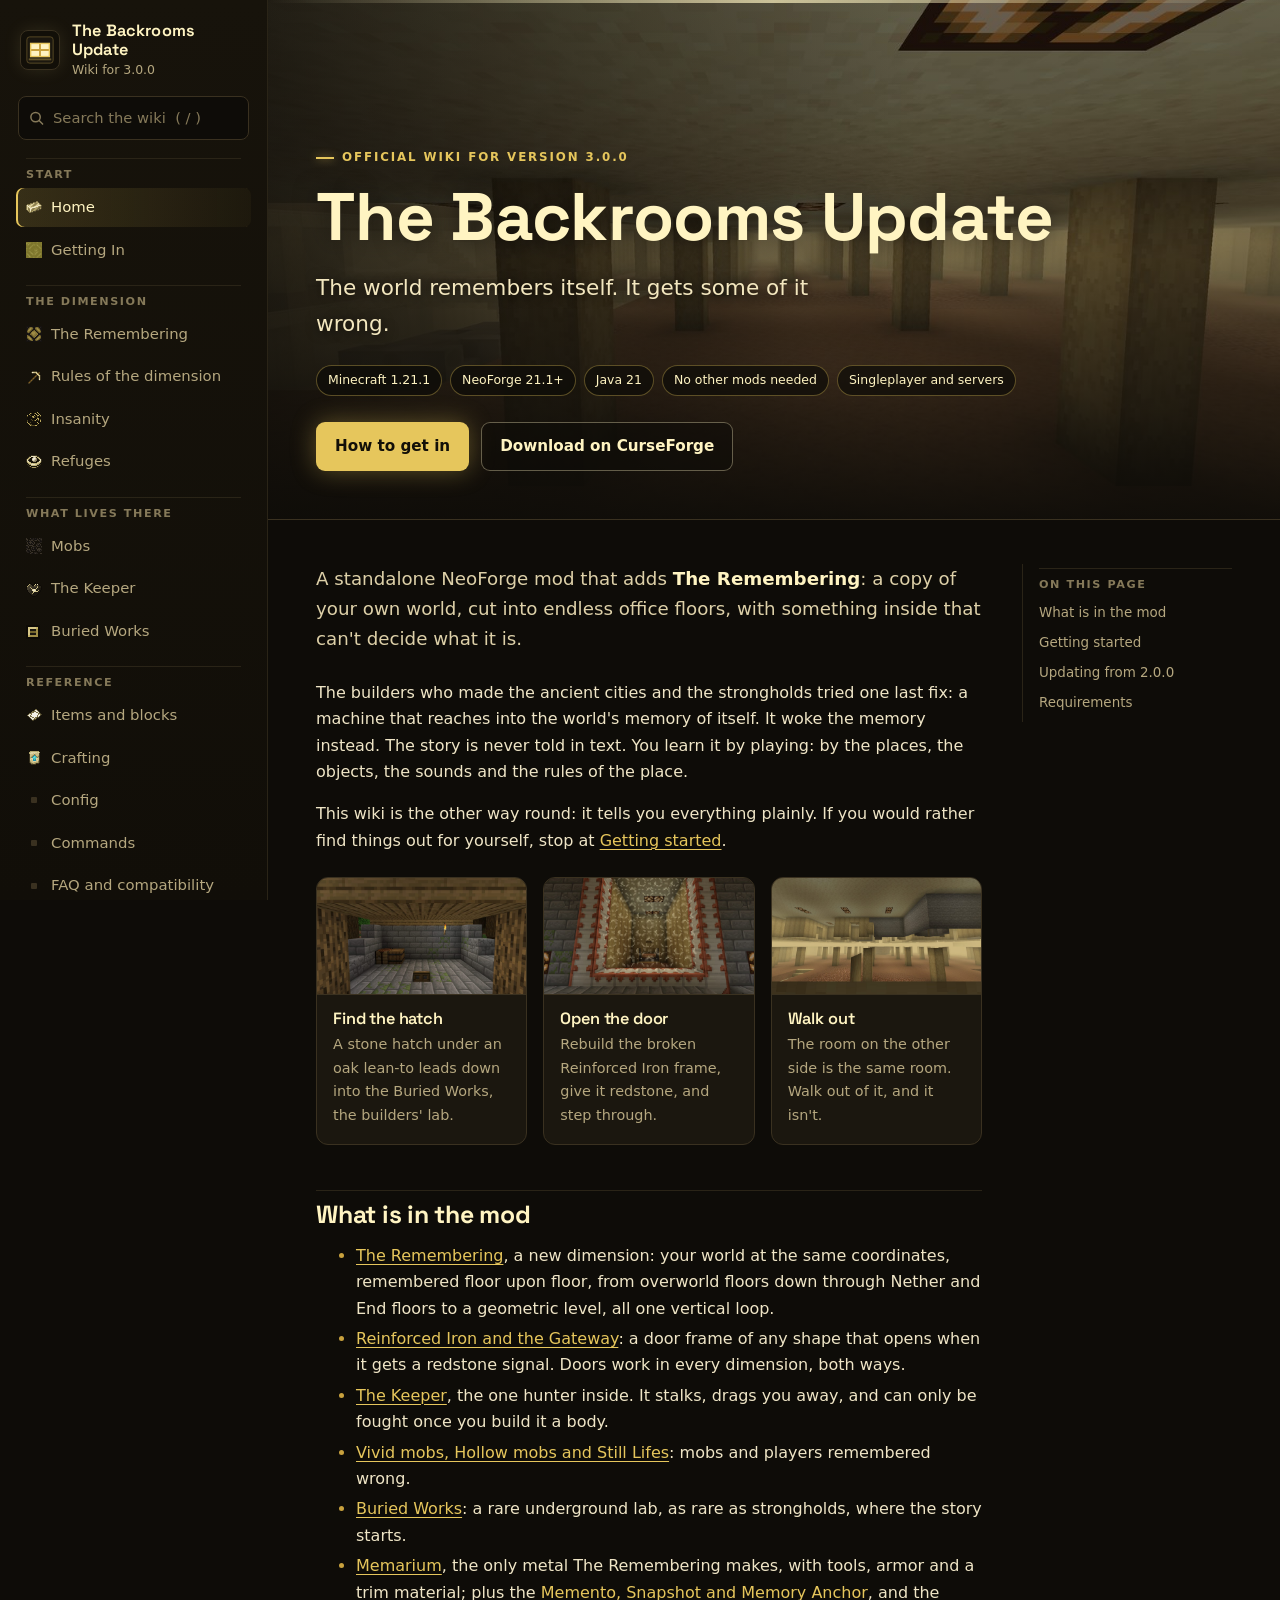
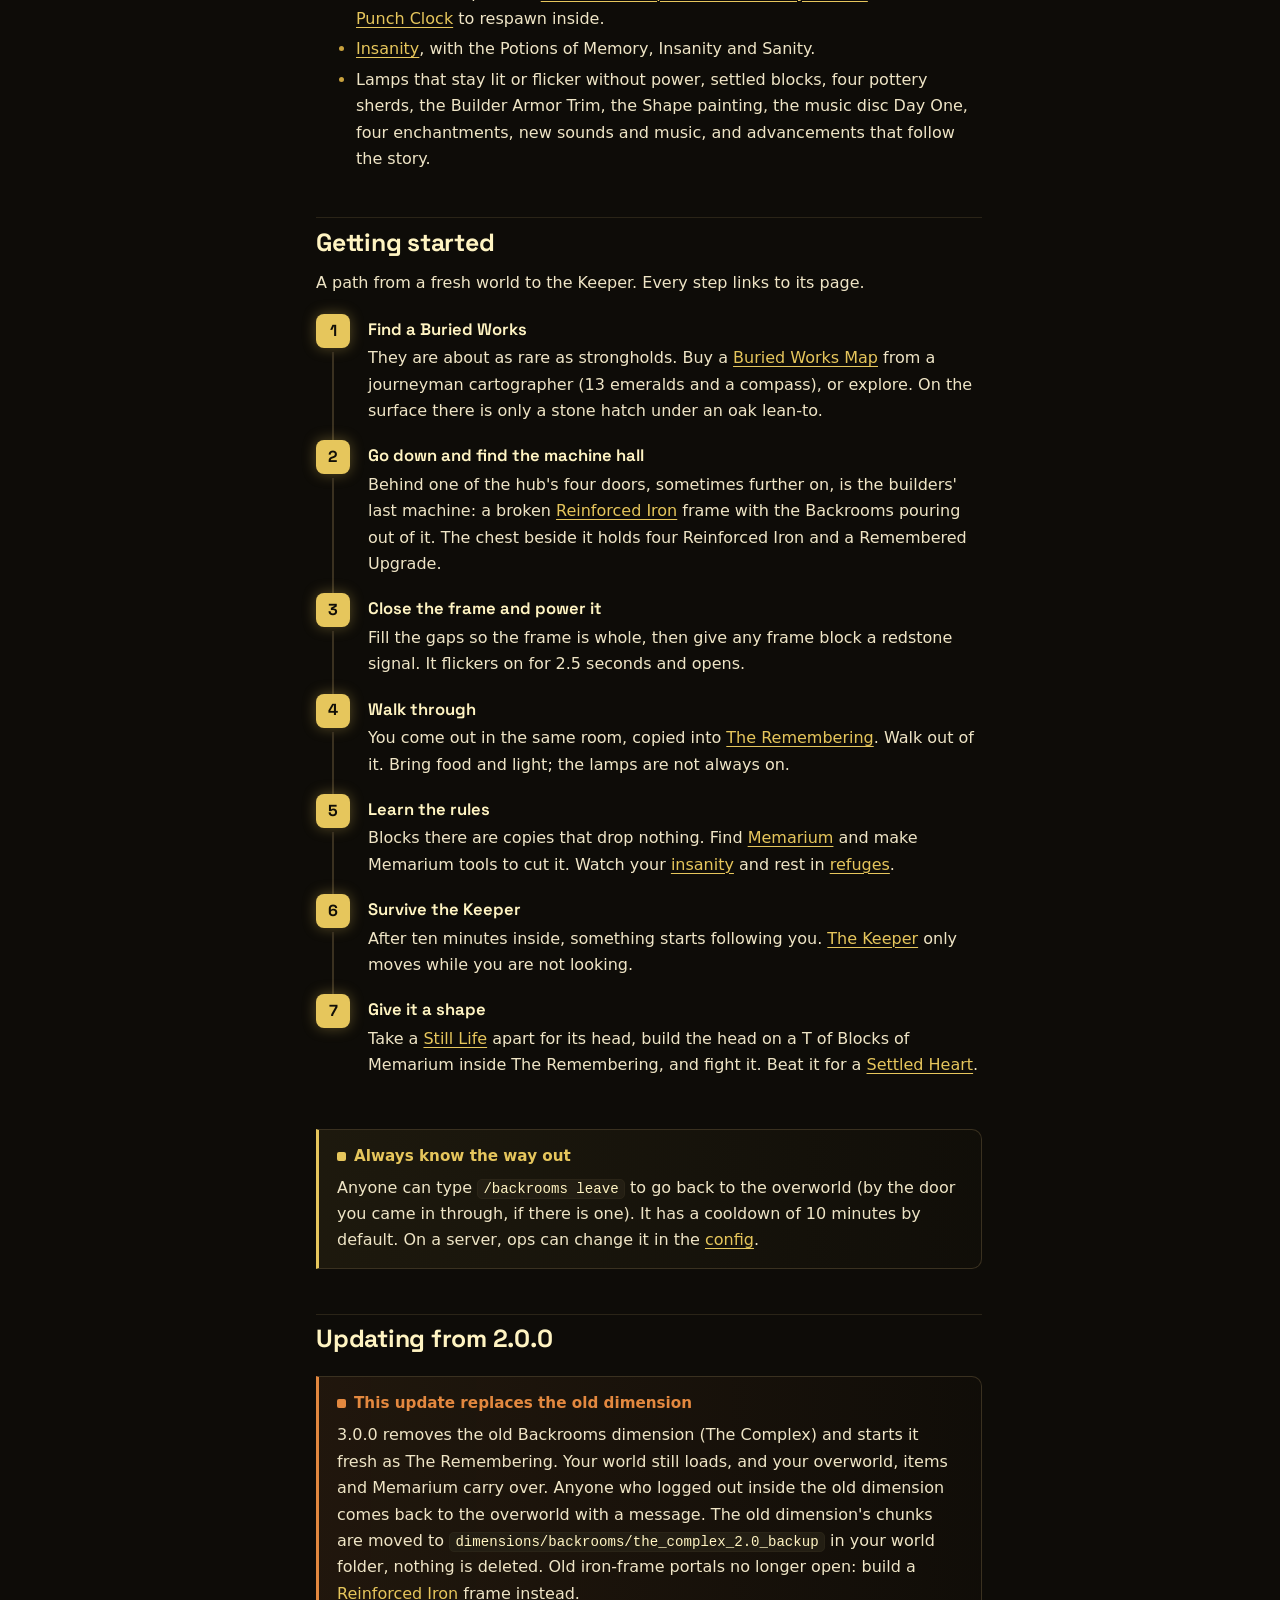
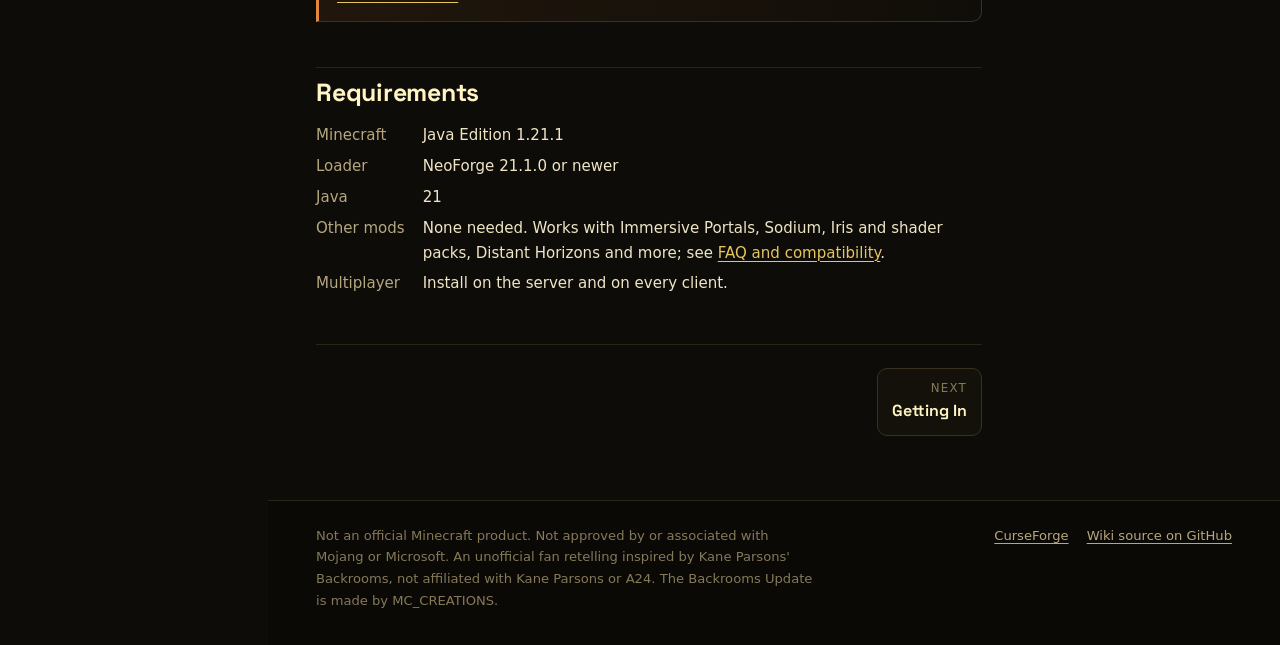
==== index.html @ a58f66a9 "The Backrooms Update wiki Co-Authored-By: Claude Opus 5.5 <noreply@anthropic.com>" ====
<!doctype html>
<html lang="en">
<head>
<meta charset="utf-8">
<meta name="viewport" content="width=device-width, initial-scale=1">
<title>The Backrooms Update Wiki</title>
<meta name="description" content="The wiki for The Backrooms Update 3.0.0, a NeoForge mod for Minecraft 1.21.1: The Remembering, the Keeper, Memarium, Buried Works and every recipe.">
<meta name="theme-color" content="#0e0c08">
<meta property="og:title" content="The Backrooms Update Wiki">
<meta property="og:description" content="The wiki for The Backrooms Update 3.0.0, a NeoForge mod for Minecraft 1.21.1: The Remembering, the Keeper, Memarium, Buried Works and every recipe.">
<meta property="og:type" content="website">
<meta property="og:image" content="assets/shots/hero-pillars.jpg">
<link rel="icon" href="data:image/svg+xml,%3Csvg xmlns='http://www.w3.org/2000/svg' viewBox='0 0 32 32'%3E%3Crect width='32' height='32' rx='6' fill='%230e0c08'/%3E%3Crect x='5' y='8' width='22' height='16' fill='%23fff4c2' stroke='%23e6c65c' stroke-width='2'/%3E%3Cpath d='M5 16h22M16 8v16' stroke='%23c9a23e' stroke-width='2'/%3E%3C/svg%3E">
<link rel="preconnect" href="https://fonts.googleapis.com">
<link rel="preconnect" href="https://fonts.gstatic.com" crossorigin>
<link rel="stylesheet" href="https://fonts.googleapis.com/css2?family=Space+Grotesk:wght@500;600;700&amp;display=swap">
<link rel="stylesheet" href="assets/style.css">
</head>
<body>
<a class="skip" href="#main">Skip to the page</a>
<header class="topbar">
  <a class="brand" href="index.html"><span class="brand-mark"><svg viewBox="0 0 32 32" aria-hidden="true"><rect x="2" y="2" width="28" height="28" rx="3" fill="#1b170f" stroke="#5a4b26"/><rect x="6" y="9" width="20" height="14" fill="#fff4c2"/><path d="M6 16h20M16 9v14" stroke="#c9a23e" stroke-width="2"/><rect x="6" y="9" width="20" height="14" fill="none" stroke="#e6c65c" stroke-width="1.5"/><rect x="4" y="25" width="24" height="2" fill="#e6c65c" opacity=".35"/></svg></span><span class="brand-text"><strong>The Backrooms Update</strong><span>Wiki for 3.0.0</span></span></a>
  <button class="menu-btn" type="button" aria-expanded="false" aria-controls="sidebar"><svg viewBox="0 0 16 16" aria-hidden="true"><path d="M2 4h12M2 8h12M2 12h12" stroke="currentColor" stroke-width="1.6" stroke-linecap="round"/></svg>Menu</button>
</header>
<div class="layout">
<nav class="sidebar" id="sidebar" aria-label="Wiki pages">
  <a class="brand" href="index.html"><span class="brand-mark"><svg viewBox="0 0 32 32" aria-hidden="true"><rect x="2" y="2" width="28" height="28" rx="3" fill="#1b170f" stroke="#5a4b26"/><rect x="6" y="9" width="20" height="14" fill="#fff4c2"/><path d="M6 16h20M16 9v14" stroke="#c9a23e" stroke-width="2"/><rect x="6" y="9" width="20" height="14" fill="none" stroke="#e6c65c" stroke-width="1.5"/><rect x="4" y="25" width="24" height="2" fill="#e6c65c" opacity=".35"/></svg></span><span class="brand-text"><strong>The Backrooms Update</strong><span>Wiki for 3.0.0</span></span></a>
  <div class="search" role="search">
    <svg viewBox="0 0 16 16" aria-hidden="true"><circle cx="7" cy="7" r="5" fill="none" stroke="currentColor" stroke-width="1.6"/><path d="M11 11l3.5 3.5" stroke="currentColor" stroke-width="1.6" stroke-linecap="round"/></svg>
    <input id="search-input" type="search" placeholder="Search the wiki  ( / )" aria-label="Search the wiki" autocomplete="off">
    <div class="search-results" id="search-results" hidden></div>
  </div>
  <div class="nav-group"><h2>Start</h2><ul><li><a href="index.html" aria-current="page"><img class="px" src="assets/icons/memarium_ingot.png" alt="" width="16" height="16">Home</a></li><li><a href="getting-in.html"><img class="px" src="assets/icons/gateway.png" alt="" width="16" height="16">Getting In</a></li></ul></div><div class="nav-group"><h2>The dimension</h2><ul><li><a href="the-remembering.html"><img class="px" src="assets/icons/settled_lamp_on.png" alt="" width="16" height="16">The Remembering</a></li><li><a href="rules.html"><img class="px" src="assets/icons/memarium_pickaxe.png" alt="" width="16" height="16">Rules of the dimension</a></li><li><a href="insanity.html"><img class="px" src="assets/icons/insanity.png" alt="" width="16" height="16">Insanity</a></li><li><a href="refuges.html"><img class="px" src="assets/icons/memento.png" alt="" width="16" height="16">Refuges</a></li></ul></div><div class="nav-group"><h2>What lives there</h2><ul><li><a href="mobs.html"><img class="px" src="assets/icons/settled_lichen.png" alt="" width="16" height="16">Mobs</a></li><li><a href="keeper.html"><img class="px" src="assets/icons/settled_heart.png" alt="" width="16" height="16">The Keeper</a></li><li><a href="buried-works.html"><img class="px" src="assets/icons/map_buried_works.png" alt="" width="16" height="16">Buried Works</a></li></ul></div><div class="nav-group"><h2>Reference</h2><ul><li><a href="items.html"><img class="px" src="assets/icons/snapshot.png" alt="" width="16" height="16">Items and blocks</a></li><li><a href="crafting.html"><img class="px" src="assets/icons/remembered_upgrade_smithing_template.png" alt="" width="16" height="16">Crafting</a></li><li><a href="config.html"><span class="nav-dot" aria-hidden="true"></span>Config</a></li><li><a href="commands.html"><span class="nav-dot" aria-hidden="true"></span>Commands</a></li><li><a href="faq.html"><span class="nav-dot" aria-hidden="true"></span>FAQ and compatibility</a></li></ul></div>
  <p class="sidebar-foot">For The Backrooms Update 3.0.0 on Minecraft 1.21.1 (NeoForge). <a href="https://www.curseforge.com/minecraft/search?search=The%20Backrooms%20Update">Get it on CurseForge</a>.</p>
</nav>
<div class="content">
<section class="hero" aria-label="The Backrooms Update">
<div class="hero-inner">
<p class="eyebrow">Official wiki for version 3.0.0</p>
<h1>The Backrooms Update</h1>
<p class="tagline">The world remembers itself. It gets some of it wrong.</p>
<div class="badges"><span class="badge">Minecraft 1.21.1</span><span class="badge">NeoForge 21.1+</span><span class="badge">Java 21</span><span class="badge">No other mods needed</span><span class="badge">Singleplayer and servers</span></div>
<div class="cta"><a class="btn primary" href="getting-in.html">How to get in</a><a class="btn ghost" href="https://www.curseforge.com/minecraft/search?search=The%20Backrooms%20Update">Download on CurseForge</a></div>
</div>
</section>
<div class="page has-toc">
<article id="main">


<p class="lead">A standalone NeoForge mod that adds <strong>The Remembering</strong>: a copy of your own world, cut into endless office floors, with something inside that can't decide what it is.</p>
<p>The builders who made the ancient cities and the strongholds tried one last fix: a machine that reaches into the world's memory of itself. It woke the memory instead. The story is never told in text. You learn it by playing: by the places, the objects, the sounds and the rules of the place.</p>
<p>This wiki is the other way round: it tells you everything plainly. If you would rather find things out for yourself, stop at <a href="#getting-started">Getting started</a>.</p>

<div class="cards">
<a class="card" href="buried-works.html"><img src="assets/shots/works-hatch.jpg" alt="" width="1280" height="720" loading="lazy"><div class="card-body"><h3 class="card-title">Find the hatch</h3><p>A stone hatch under an oak lean-to leads down into the Buried Works, the builders' lab.</p></div></a><a class="card" href="getting-in.html"><img src="assets/shots/door-open-works.jpg" alt="" width="1280" height="720" loading="lazy"><div class="card-body"><h3 class="card-title">Open the door</h3><p>Rebuild the broken Reinforced Iron frame, give it redstone, and step through.</p></div></a><a class="card" href="the-remembering.html"><img src="assets/shots/door-walked-out.jpg" alt="" width="1280" height="720" loading="lazy"><div class="card-body"><h3 class="card-title">Walk out</h3><p>The room on the other side is the same room. Walk out of it, and it isn't.</p></div></a>
</div>

<h2 id="what-is-in-the-mod">What is in the mod<a class="anchor" href="#what-is-in-the-mod" aria-label="Link to this section">#</a></h2>
<ul>
<li><a href="the-remembering.html">The Remembering</a>, a new dimension: your world at the same coordinates, remembered floor upon floor, from overworld floors down through Nether and End floors to a geometric level, all one vertical loop.</li>
<li><a href="getting-in.html">Reinforced Iron and the Gateway</a>: a door frame of any shape that opens when it gets a redstone signal. Doors work in every dimension, both ways.</li>
<li><a href="keeper.html">The Keeper</a>, the one hunter inside. It stalks, drags you away, and can only be fought once you build it a body.</li>
<li><a href="mobs.html">Vivid mobs, Hollow mobs and Still Lifes</a>: mobs and players remembered wrong.</li>
<li><a href="buried-works.html">Buried Works</a>: a rare underground lab, as rare as strongholds, where the story starts.</li>
<li><a href="items.html">Memarium</a>, the only metal The Remembering makes, with tools, armor and a trim material; plus the <a href="items.html#memory-items">Memento, Snapshot and Memory Anchor</a>, and the <a href="items.html#punch-clock">Punch Clock</a> to respawn inside.</li>
<li><a href="insanity.html">Insanity</a>, with the Potions of Memory, Insanity and Sanity.</li>
<li>Lamps that stay lit or flicker without power, settled blocks, four pottery sherds, the Builder Armor Trim, the Shape painting, the music disc Day One, four enchantments, new sounds and music, and advancements that follow the story.</li>
</ul>

<h2 id="getting-started">Getting started<a class="anchor" href="#getting-started" aria-label="Link to this section">#</a></h2>
<p>A path from a fresh world to the Keeper. Every step links to its page.</p>
<ol class="steps">
<li><strong>Find a Buried Works</strong>They are about as rare as strongholds. Buy a <a href="buried-works.html#finding-one">Buried Works Map</a> from a journeyman cartographer (13 emeralds and a compass), or explore. On the surface there is only a stone hatch under an oak lean-to.</li>
<li><strong>Go down and find the machine hall</strong>Behind one of the hub's four doors, sometimes further on, is the builders' last machine: a broken <a href="getting-in.html">Reinforced Iron</a> frame with the Backrooms pouring out of it. The chest beside it holds four Reinforced Iron and a Remembered Upgrade.</li>
<li><strong>Close the frame and power it</strong>Fill the gaps so the frame is whole, then give any frame block a redstone signal. It flickers on for 2.5 seconds and opens.</li>
<li><strong>Walk through</strong>You come out in the same room, copied into <a href="the-remembering.html">The Remembering</a>. Walk out of it. Bring food and light; the lamps are not always on.</li>
<li><strong>Learn the rules</strong>Blocks there are copies that drop nothing. Find <a href="rules.html#memarium-tools">Memarium</a> and make Memarium tools to cut it. Watch your <a href="insanity.html">insanity</a> and rest in <a href="refuges.html">refuges</a>.</li>
<li><strong>Survive the Keeper</strong>After ten minutes inside, something starts following you. <a href="keeper.html">The Keeper</a> only moves while you are not looking.</li>
<li><strong>Give it a shape</strong>Take a <a href="mobs.html#still-lifes">Still Life</a> apart for its head, build the head on a T of Blocks of Memarium inside The Remembering, and fight it. Beat it for a <a href="items.html#settled-heart">Settled Heart</a>.</li>
</ol>
<div class="callout tip"><p class="callout-title">Always know the way out</p><p>Anyone can type <code>/backrooms leave</code> to go back to the overworld (by the door you came in through, if there is one). It has a cooldown of 10 minutes by default. On a server, ops can change it in the <a href="config.html">config</a>.</p></div>

<h2 id="updating-from-2-0-0">Updating from 2.0.0<a class="anchor" href="#updating-from-2-0-0" aria-label="Link to this section">#</a></h2>
<div class="callout warn"><p class="callout-title">This update replaces the old dimension</p><p>3.0.0 removes the old Backrooms dimension (The Complex) and starts it fresh as The Remembering. Your world still loads, and your overworld, items and Memarium carry over. Anyone who logged out inside the old dimension comes back to the overworld with a message. The old dimension's chunks are moved to <code>dimensions/backrooms/the_complex_2.0_backup</code> in your world folder, nothing is deleted. Old iron-frame portals no longer open: build a <a href="getting-in.html">Reinforced Iron</a> frame instead.</p></div>

<h2 id="requirements">Requirements<a class="anchor" href="#requirements" aria-label="Link to this section">#</a></h2>
<dl class="kv">
<dt>Minecraft</dt><dd>Java Edition 1.21.1</dd>
<dt>Loader</dt><dd>NeoForge 21.1.0 or newer</dd>
<dt>Java</dt><dd>21</dd>
<dt>Other mods</dt><dd>None needed. Works with Immersive Portals, Sodium, Iris and shader packs, Distant Horizons and more; see <a href="faq.html">FAQ and compatibility</a>.</dd>
<dt>Multiplayer</dt><dd>Install on the server and on every client.</dd>
</dl>

<nav class="pager" aria-label="Previous and next page"><a class="next" href="getting-in.html"><span>Next</span><strong>Getting In</strong></a></nav>
</article>
<aside class="toc" aria-label="On this page"><h2>On this page</h2><ol><li><a href="#what-is-in-the-mod">What is in the mod</a></li><li><a href="#getting-started">Getting started</a></li><li><a href="#updating-from-2-0-0">Updating from 2.0.0</a></li><li><a href="#requirements">Requirements</a></li></ol></aside>
</div>
<footer class="site-footer"><div class="inner">
  <p>Not an official Minecraft product. Not approved by or associated with Mojang or Microsoft. An unofficial fan retelling inspired by Kane Parsons' Backrooms, not affiliated with Kane Parsons or A24. The Backrooms Update is made by MC_CREATIONS.</p>
  <nav aria-label="Elsewhere"><a href="https://www.curseforge.com/minecraft/search?search=The%20Backrooms%20Update">CurseForge</a><a href="https://github.com/maxwellcommer-hub/backrooms-wiki">Wiki source on GitHub</a></nav>
</div></footer>
</div>
</div>
<script src="assets/site.js" defer></script>
</body>
</html>
---- assets/style.css ----
/* The Backrooms Update wiki. One stylesheet, no build step.
   Palette: wallpaper yellow, fluorescent light, warm near-black. No purple. */

:root {
  --bg: #0e0c08;
  --bg-2: #14110b;
  --panel: #1b170f;
  --panel-2: #231e13;
  --line: #3a3120;
  --line-soft: #2a2417;
  --text: #efe5c6;
  --muted: #b5a77f;
  --faint: #857959;
  --yellow: #e6c65c;
  --yellow-deep: #c9a23e;
  --wall: #d8c48a;
  --fluoro: #fff4c2;
  --ink: #120f08;
  --tip: #e6c65c;
  --warn: #e3883f;
  --danger: #d9573b;
  --tonight: #8fb6a0;
  --radius: 10px;
  --sidebar: 268px;
  --font-head: "Space Grotesk", ui-sans-serif, system-ui, -apple-system, "Segoe UI", Roboto, sans-serif;
  --font-body: ui-sans-serif, system-ui, -apple-system, "Segoe UI", Roboto, "Helvetica Neue", Arial, sans-serif;
  --font-mono: ui-monospace, SFMono-Regular, Menlo, Consolas, monospace;
  color-scheme: dark;
}

*, *::before, *::after { box-sizing: border-box; }
html { -webkit-text-size-adjust: 100%; scroll-padding-top: 76px; }
body {
  margin: 0;
  background: var(--bg);
  color: var(--text);
  font: 16px/1.65 var(--font-body);
  overflow-x: hidden;
}
img { max-width: 100%; height: auto; }
a { color: var(--yellow); text-decoration-thickness: 1px; text-underline-offset: 3px; }
a:hover { color: var(--fluoro); }
code, kbd { font-family: var(--font-mono); font-size: 0.88em; background: var(--panel-2); border: 1px solid var(--line-soft); border-radius: 5px; padding: 0.08em 0.38em; color: var(--fluoro); white-space: nowrap; }
pre { background: var(--panel); border: 1px solid var(--line); border-radius: var(--radius); padding: 14px 16px; overflow-x: auto; font-size: 0.88rem; line-height: 1.55; }
pre code { background: none; border: 0; padding: 0; white-space: pre; }
hr { border: 0; border-top: 1px solid var(--line); margin: 2.5rem 0; }
.skip { position: absolute; left: -999px; top: 8px; background: var(--yellow); color: var(--ink); padding: 8px 12px; border-radius: 6px; z-index: 100; }
.skip:focus { left: 8px; }

/* ---------- layout ---------- */
.layout { display: grid; grid-template-columns: var(--sidebar) minmax(0, 1fr); min-height: 100vh; }
.sidebar {
  position: sticky; top: 0; height: 100vh; overflow-y: auto;
  background: linear-gradient(180deg, #17130b 0%, #110e08 100%);
  border-right: 1px solid var(--line-soft);
  padding: 20px 16px 28px;
}
.brand { display: flex; align-items: center; gap: 12px; text-decoration: none; color: var(--text); margin: 2px 4px 18px; }
.brand:hover { color: var(--text); }
.brand-mark { width: 40px; height: 40px; flex: none; border-radius: 8px; background: var(--ink); border: 1px solid var(--line); display: grid; place-items: center; box-shadow: 0 0 18px rgba(255, 236, 160, 0.10); }
.brand-mark svg { width: 30px; height: 30px; display: block; }
.brand-text { line-height: 1.15; }
.brand-text strong { display: block; font-family: var(--font-head); font-size: 1.02rem; letter-spacing: 0.01em; }
.brand-text span { font-size: 0.78rem; color: var(--muted); }

.search { position: relative; margin: 0 2px 18px; }
.search input {
  width: 100%; font: inherit; font-size: 0.92rem; color: var(--text);
  background: var(--bg); border: 1px solid var(--line); border-radius: 8px; padding: 9px 12px 9px 34px;
}
.search input::placeholder { color: var(--faint); }
.search input:focus { outline: 2px solid var(--yellow-deep); outline-offset: 1px; border-color: transparent; }
.search svg { position: absolute; left: 11px; top: 50%; transform: translateY(-50%); width: 15px; height: 15px; color: var(--faint); pointer-events: none; }
.search-results { position: absolute; left: 0; right: 0; top: calc(100% + 6px); z-index: 50; background: var(--panel); border: 1px solid var(--line); border-radius: 10px; box-shadow: 0 16px 40px rgba(0, 0, 0, 0.55); max-height: 60vh; overflow-y: auto; padding: 6px; }
.search-results[hidden] { display: none; }
.search-results a { display: block; padding: 8px 10px; border-radius: 7px; text-decoration: none; color: var(--text); }
.search-results a:hover, .search-results a.active { background: var(--panel-2); }
.search-results .r-title { font-weight: 600; font-size: 0.9rem; }
.search-results .r-page { color: var(--muted); font-size: 0.76rem; display: block; }
.search-results .r-text { color: var(--muted); font-size: 0.8rem; display: block; margin-top: 2px; }
.search-results mark { background: rgba(230, 198, 92, 0.28); color: var(--fluoro); border-radius: 2px; }
.search-results .r-none { padding: 10px; color: var(--muted); font-size: 0.86rem; }

.nav-group { margin: 0 0 16px; }
.nav-group h2 { font: 600 0.7rem/1 var(--font-body); letter-spacing: 0.14em; text-transform: uppercase; color: var(--faint); margin: 0 10px 8px; }
.nav-group ul { list-style: none; margin: 0; padding: 0; }
.nav-group a { display: flex; align-items: center; gap: 9px; padding: 7px 10px; border-radius: 7px; color: var(--muted); text-decoration: none; font-size: 0.93rem; }
.nav-group a:hover { background: var(--panel); color: var(--text); }
.nav-group a[aria-current="page"] { background: linear-gradient(90deg, rgba(230, 198, 92, 0.16), rgba(230, 198, 92, 0.04)); color: var(--fluoro); box-shadow: inset 2px 0 0 var(--yellow); }
.nav-group a img { width: 16px; height: 16px; image-rendering: pixelated; flex: none; opacity: 0.95; }
.nav-dot { width: 16px; height: 16px; flex: none; display: grid; place-items: center; }
.nav-dot::before { content: ""; width: 6px; height: 6px; border-radius: 1px; background: var(--line); }
.sidebar-foot { margin: 22px 10px 0; font-size: 0.78rem; color: var(--faint); }
.sidebar-foot a { color: var(--muted); }

.topbar { display: none; }

.content { min-width: 0; }
.page { display: grid; grid-template-columns: minmax(0, 1fr); gap: 40px; max-width: 1180px; margin: 0 auto; padding: 44px 48px 64px; }
.page.has-toc { grid-template-columns: minmax(0, 1fr) 210px; }
article { min-width: 0; max-width: 820px; }

/* ---------- on this page ---------- */
.toc { position: sticky; top: 28px; align-self: start; font-size: 0.84rem; border-left: 1px solid var(--line-soft); padding-left: 16px; }
.toc h2 { font: 600 0.7rem/1 var(--font-body); letter-spacing: 0.14em; text-transform: uppercase; color: var(--faint); margin: 4px 0 12px; }
.toc ol { list-style: none; margin: 0; padding: 0; }
.toc li { margin: 0 0 8px; }
.toc a { color: var(--muted); text-decoration: none; }
.toc a:hover { color: var(--fluoro); }

/* ---------- type ---------- */
.eyebrow { display: inline-flex; align-items: center; gap: 8px; font-size: 0.74rem; letter-spacing: 0.16em; text-transform: uppercase; color: var(--yellow); font-weight: 600; margin: 0 0 10px; }
.eyebrow::before { content: ""; width: 18px; height: 2px; background: var(--yellow); box-shadow: 0 0 8px rgba(230, 198, 92, 0.7); }
h1, h2, h3, h4 { font-family: var(--font-head); line-height: 1.2; color: var(--fluoro); letter-spacing: -0.01em; }
h1 { font-size: clamp(2rem, 4.2vw, 2.9rem); margin: 0 0 14px; font-weight: 700; }
h2 { font-size: 1.55rem; margin: 2.8rem 0 0.8rem; padding-top: 0.6rem; border-top: 1px solid var(--line-soft); font-weight: 700; }
h3 { font-size: 1.16rem; margin: 2rem 0 0.5rem; font-weight: 600; color: var(--text); }
h4 { font-size: 1rem; margin: 1.4rem 0 0.4rem; color: var(--text); }
h2 a.anchor, h3 a.anchor { color: var(--faint); text-decoration: none; margin-left: 8px; opacity: 0; font-weight: 400; }
h2:hover a.anchor, h3:hover a.anchor { opacity: 1; }
.lead { font-size: 1.14rem; color: #ddd0a8; margin: 0 0 1.6rem; max-width: 62ch; }
p, ul, ol { margin: 0 0 1rem; }
li { margin: 0.25rem 0; }
li::marker { color: var(--yellow-deep); }
strong { color: var(--fluoro); font-weight: 650; }
.muted { color: var(--muted); }
.small { font-size: 0.88rem; }

/* ---------- callouts ---------- */
.callout { position: relative; border: 1px solid var(--line); border-left: 3px solid var(--tip); background: linear-gradient(90deg, rgba(230, 198, 92, 0.07), rgba(230, 198, 92, 0.015)); border-radius: 0 var(--radius) var(--radius) 0; padding: 14px 18px 14px 18px; margin: 1.4rem 0; }
.callout > :last-child { margin-bottom: 0; }
.callout-title { display: flex; align-items: center; gap: 8px; font-weight: 700; color: var(--fluoro); margin: 0 0 6px; font-size: 0.95rem; }
.callout-title::before { content: ""; width: 9px; height: 9px; background: currentColor; border-radius: 2px; flex: none; }
.callout.tip .callout-title { color: var(--tip); }
.callout.warn { border-left-color: var(--warn); background: linear-gradient(90deg, rgba(227, 136, 63, 0.09), rgba(227, 136, 63, 0.015)); }
.callout.warn .callout-title { color: var(--warn); }
.callout.danger { border-left-color: var(--danger); background: linear-gradient(90deg, rgba(217, 87, 59, 0.10), rgba(217, 87, 59, 0.015)); }
.callout.danger .callout-title { color: var(--danger); }
.callout.note { border-left-color: var(--muted); background: var(--bg-2); }
.callout.note .callout-title { color: var(--muted); }

/* ---------- figures ---------- */
figure { margin: 1.6rem 0; }
figure.shot img { display: block; width: 100%; border-radius: var(--radius); border: 1px solid var(--line); background: var(--panel); cursor: zoom-in; }
figcaption { font-size: 0.85rem; color: var(--muted); margin-top: 8px; line-height: 1.45; }
.gallery { display: grid; gap: 16px; margin: 1.6rem 0; }
.gallery figure { margin: 0; }
.gallery.g2 { grid-template-columns: repeat(2, minmax(0, 1fr)); }
.gallery.g3 { grid-template-columns: repeat(3, minmax(0, 1fr)); }
.gallery figcaption { font-size: 0.8rem; }

/* ---------- hero (home) ---------- */
.hero {
  position: relative; overflow: hidden; border-bottom: 1px solid var(--line);
  min-height: 520px; display: flex; align-items: flex-end;
  background: #2a2312 url("shots/hero-pillars.jpg") center 40% / cover no-repeat;
}
.hero::before { content: ""; position: absolute; inset: 0; background: linear-gradient(180deg, rgba(14, 12, 8, 0.15) 0%, rgba(14, 12, 8, 0.35) 45%, rgba(14, 12, 8, 0.96) 100%), linear-gradient(90deg, rgba(14, 12, 8, 0.75) 0%, rgba(14, 12, 8, 0) 65%); }
.hero::after { content: ""; position: absolute; left: 0; right: 0; top: 0; height: 3px; background: linear-gradient(90deg, transparent, var(--fluoro), transparent); opacity: 0.7; animation: hum 6s ease-in-out infinite; }
@keyframes hum { 0%, 100% { opacity: 0.7; } 48% { opacity: 0.7; } 50% { opacity: 0.15; } 52% { opacity: 0.75; } 54% { opacity: 0.3; } 56% { opacity: 0.7; } }
@media (prefers-reduced-motion: reduce) { .hero::after { animation: none; } }
.hero-inner { position: relative; max-width: 1180px; width: 100%; margin: 0 auto; padding: 72px 48px 48px; }
.hero h1 { font-size: clamp(2.4rem, 6vw, 4.2rem); margin: 0 0 12px; text-shadow: 0 2px 24px rgba(0, 0, 0, 0.6); }
.hero .tagline { font-size: clamp(1.1rem, 2vw, 1.35rem); color: #f3e7bf; max-width: 36ch; margin: 0 0 24px; text-shadow: 0 1px 12px rgba(0, 0, 0, 0.7); }
.badges { display: flex; flex-wrap: wrap; gap: 8px; margin: 0 0 26px; }
.badge { font-size: 0.78rem; color: var(--fluoro); background: rgba(14, 12, 8, 0.7); border: 1px solid rgba(230, 198, 92, 0.35); border-radius: 999px; padding: 4px 11px; backdrop-filter: blur(4px); }
.cta { display: flex; flex-wrap: wrap; gap: 12px; }
.btn { display: inline-flex; align-items: center; gap: 8px; font-weight: 650; text-decoration: none; padding: 11px 18px; border-radius: 9px; border: 1px solid transparent; font-size: 0.95rem; }
.btn.primary { background: var(--yellow); color: var(--ink); box-shadow: 0 0 24px rgba(230, 198, 92, 0.35); }
.btn.primary:hover { background: var(--fluoro); color: var(--ink); }
.btn.ghost { color: var(--fluoro); border-color: rgba(255, 244, 194, 0.35); background: rgba(14, 12, 8, 0.55); }
.btn.ghost:hover { border-color: var(--fluoro); }

/* ---------- cards / steps ---------- */
.cards { display: grid; grid-template-columns: repeat(3, minmax(0, 1fr)); gap: 16px; margin: 1.4rem 0 2rem; }
.card { display: flex; flex-direction: column; background: var(--panel); border: 1px solid var(--line); border-radius: 12px; overflow: hidden; text-decoration: none; color: var(--text); transition: border-color 0.15s, transform 0.15s; }
a.card:hover { border-color: var(--yellow-deep); transform: translateY(-2px); color: var(--text); }
.card img { display: block; width: 100%; aspect-ratio: 16 / 9; object-fit: cover; border-bottom: 1px solid var(--line); }
.card-body { padding: 14px 16px 16px; }
.card-body h3 { margin: 0 0 4px; font-size: 1.02rem; color: var(--fluoro); }
.card-body p { margin: 0; font-size: 0.9rem; color: var(--muted); }
.steps { counter-reset: step; list-style: none; padding: 0; margin: 1.2rem 0 2rem; }
.steps > li { counter-increment: step; position: relative; padding: 0 0 18px 52px; margin: 0; }
.steps > li::before { content: counter(step); position: absolute; left: 0; top: -2px; width: 34px; height: 34px; border-radius: 8px; display: grid; place-items: center; font-family: var(--font-head); font-weight: 700; color: var(--ink); background: var(--yellow); box-shadow: 0 0 14px rgba(230, 198, 92, 0.35); }
.steps > li::after { content: ""; position: absolute; left: 16px; top: 36px; bottom: 2px; width: 2px; background: var(--line); }
.steps > li:last-child::after { display: none; }
.steps > li strong:first-child { display: block; font-family: var(--font-head); font-size: 1.04rem; margin-bottom: 2px; }

/* ---------- tables ---------- */
.table-wrap { overflow-x: auto; margin: 1.2rem 0 1.6rem; border: 1px solid var(--line); border-radius: var(--radius); }
table { width: 100%; border-collapse: collapse; font-size: 0.92rem; }
th, td { text-align: left; vertical-align: top; padding: 10px 14px; border-bottom: 1px solid var(--line-soft); }
th { background: var(--panel); color: var(--fluoro); font-weight: 650; font-size: 0.82rem; letter-spacing: 0.02em; white-space: nowrap; }
tr:last-child td { border-bottom: 0; }
td code { white-space: nowrap; }
.op { display: inline-block; font-size: 0.7rem; font-weight: 700; letter-spacing: 0.06em; padding: 2px 7px; border-radius: 5px; vertical-align: 1px; }
.op.yes { background: rgba(227, 136, 63, 0.16); color: var(--warn); border: 1px solid rgba(227, 136, 63, 0.4); }
.op.no { background: rgba(230, 198, 92, 0.12); color: var(--yellow); border: 1px solid rgba(230, 198, 92, 0.35); }

/* ---------- items ---------- */
img.px, .px { image-rendering: pixelated; image-rendering: crisp-edges; }
.item { display: inline-flex; align-items: center; gap: 6px; white-space: nowrap; }
.item img { width: 20px; height: 20px; image-rendering: pixelated; vertical-align: -4px; }
.item-grid { display: grid; grid-template-columns: repeat(auto-fill, minmax(230px, 1fr)); gap: 12px; margin: 1.2rem 0 1.8rem; }
.item-card { display: grid; grid-template-columns: 52px minmax(0, 1fr); gap: 12px; align-items: start; background: var(--panel); border: 1px solid var(--line); border-radius: 10px; padding: 12px; }
.item-card .icon { width: 52px; height: 52px; border-radius: 8px; background: radial-gradient(circle at 50% 40%, #2c2516, #16120b); border: 1px solid var(--line-soft); display: grid; place-items: center; }
.item-card .icon img { width: 36px; height: 36px; image-rendering: pixelated; }
.item-card h4 { margin: 0 0 3px; font-size: 0.95rem; color: var(--fluoro); }
.item-card p { margin: 0; font-size: 0.84rem; color: var(--muted); line-height: 1.5; }
.big-icon { width: 96px; height: 96px; image-rendering: pixelated; border: 1px solid var(--line); border-radius: 8px; background: var(--panel); padding: 6px; }

/* ---------- recipes ---------- */
.recipes { display: grid; grid-template-columns: repeat(auto-fill, minmax(300px, 1fr)); gap: 16px; margin: 1.2rem 0 2rem; }
.recipe { background: var(--panel); border: 1px solid var(--line); border-radius: 12px; padding: 14px 14px 12px; min-width: 0; }
.recipe h4 { margin: 0 0 10px; font-size: 0.98rem; display: flex; align-items: center; gap: 8px; color: var(--fluoro); }
.recipe h4 img { width: 20px; height: 20px; image-rendering: pixelated; }
.craft { display: flex; align-items: center; gap: 10px; flex-wrap: wrap; }
.grid3 { display: grid; grid-template-columns: repeat(3, 44px); grid-template-rows: repeat(3, 44px); gap: 3px; padding: 5px; background: #8b8b8b; border: 2px solid; border-color: #373737 #ffffff #ffffff #373737; border-radius: 3px; }
.row3 { display: grid; grid-template-columns: repeat(3, 44px); gap: 10px; align-items: center; }
.slot { position: relative; width: 44px; height: 44px; background: #8b8b8b; border: 2px solid; border-color: #373737 #ffffff #ffffff #373737; display: grid; place-items: center; overflow: hidden; }
.grid3 .slot { width: 44px; height: 44px; }
.slot img { width: 32px; height: 32px; image-rendering: pixelated; }
.slot .v { font: 700 8px/1.05 var(--font-body); color: #1d1d1d; text-align: center; padding: 1px; letter-spacing: -0.02em; word-break: normal; overflow-wrap: normal; hyphens: manual; }
.slot .n { position: absolute; right: 2px; bottom: 0; font: 700 13px/1 var(--font-mono); color: #fff; text-shadow: 1px 1px 0 #3f3f3f; }
.slot.out { width: 56px; height: 56px; }
.slot.out img { width: 36px; height: 36px; }
.arrow { width: 34px; height: 24px; flex: none; position: relative; }
.arrow::before { content: ""; position: absolute; left: 0; right: 10px; top: 9px; height: 6px; background: #c6c6c6; }
.arrow::after { content: ""; position: absolute; right: 0; top: 2px; border: 10px solid transparent; border-left: 12px solid #c6c6c6; border-right: 0; }
.plus { color: var(--muted); font-weight: 700; }
.recipe .legend { list-style: none; padding: 0; margin: 10px 0 0; font-size: 0.8rem; color: var(--muted); display: flex; flex-wrap: wrap; gap: 4px 12px; }
.recipe .legend li { margin: 0; display: inline-flex; align-items: center; gap: 5px; }
.recipe .legend img { width: 16px; height: 16px; image-rendering: pixelated; }
.recipe .note { font-size: 0.8rem; color: var(--faint); margin: 8px 0 0; }
.recipe.wide { grid-column: 1 / -1; }
.smith-list { display: grid; gap: 10px; }
.smith-row { display: flex; align-items: center; gap: 8px; flex-wrap: wrap; }

/* ---------- misc ---------- */
.kv { display: grid; grid-template-columns: max-content 1fr; gap: 6px 18px; margin: 1rem 0 1.4rem; font-size: 0.94rem; }
.kv dt { color: var(--muted); }
.kv dd { margin: 0; }
.pill { display: inline-block; font-size: 0.76rem; padding: 2px 9px; border-radius: 999px; border: 1px solid var(--line); color: var(--muted); background: var(--bg-2); }
.meter { display: flex; height: 14px; border-radius: 7px; overflow: hidden; border: 1px solid var(--line); margin: 1rem 0 0.4rem; }
.meter span { display: block; height: 100%; }
.meter-labels { display: grid; grid-template-columns: repeat(5, 1fr); font-size: 0.74rem; color: var(--faint); margin-bottom: 1.4rem; }
.depth { border: 1px solid var(--line); border-radius: 12px; overflow: hidden; margin: 1.4rem 0 1.8rem; }
.depth-row { display: grid; grid-template-columns: 128px minmax(0, 1fr); border-bottom: 1px solid var(--line-soft); }
.depth-row:last-child { border-bottom: 0; }
.depth-y { font: 600 0.8rem/1.3 var(--font-mono); color: var(--ink); padding: 14px 12px; display: flex; flex-direction: column; justify-content: center; }
.depth-y small { font-weight: 400; opacity: 0.75; }
.depth-body { padding: 12px 16px; background: var(--panel); font-size: 0.92rem; }
.depth-body strong { display: block; font-family: var(--font-head); font-size: 1rem; }
.pager { display: flex; justify-content: space-between; gap: 12px; margin-top: 3rem; padding-top: 1.4rem; border-top: 1px solid var(--line-soft); }
.pager a { display: flex; flex-direction: column; text-decoration: none; padding: 10px 14px; border: 1px solid var(--line); border-radius: 10px; min-width: 0; max-width: 48%; background: var(--bg-2); }
.pager a:hover { border-color: var(--yellow-deep); }
.pager span { font-size: 0.74rem; color: var(--faint); text-transform: uppercase; letter-spacing: 0.1em; }
.pager strong { color: var(--fluoro); font-family: var(--font-head); }
.pager .next { margin-left: auto; text-align: right; }

.site-footer { border-top: 1px solid var(--line-soft); background: #0b0906; color: var(--faint); font-size: 0.82rem; }
.site-footer .inner { max-width: 1180px; margin: 0 auto; padding: 24px 48px 34px; display: flex; flex-wrap: wrap; gap: 10px 28px; justify-content: space-between; }
.site-footer p { margin: 0; max-width: 60ch; }
.site-footer nav { display: flex; gap: 18px; flex-wrap: wrap; }
.site-footer a { color: var(--muted); }

/* ---------- lightbox ---------- */
dialog.lightbox { padding: 0; border: 1px solid var(--line); border-radius: 12px; background: #000; max-width: min(1280px, 96vw); width: auto; color: var(--text); }
dialog.lightbox::backdrop { background: rgba(5, 4, 2, 0.88); }
dialog.lightbox img { display: block; max-width: min(1280px, 96vw); max-height: 82vh; width: auto; height: auto; }
dialog.lightbox p { margin: 0; padding: 10px 14px; font-size: 0.88rem; color: var(--muted); background: var(--panel); }
dialog.lightbox button { position: absolute; top: 8px; right: 8px; background: rgba(0, 0, 0, 0.7); color: var(--fluoro); border: 1px solid var(--line); border-radius: 8px; font: inherit; padding: 4px 10px; cursor: pointer; }

/* ---------- responsive ---------- */
@media (max-width: 1240px) {
  .page.has-toc { grid-template-columns: minmax(0, 1fr); }
  .toc { display: none; }
}
@media (max-width: 900px) {
  .layout { grid-template-columns: minmax(0, 1fr); }
  .topbar {
    display: flex; align-items: center; justify-content: space-between; gap: 12px;
    position: sticky; top: 0; z-index: 40; padding: 10px 16px;
    background: rgba(14, 12, 8, 0.94); backdrop-filter: blur(8px); border-bottom: 1px solid var(--line-soft);
  }
  .topbar .brand { margin: 0; }
  .topbar .brand-mark { width: 34px; height: 34px; }
  .topbar .brand-mark svg { width: 24px; height: 24px; }
  .menu-btn { font: inherit; font-size: 0.9rem; font-weight: 600; color: var(--fluoro); background: var(--panel); border: 1px solid var(--line); border-radius: 8px; padding: 7px 12px; cursor: pointer; display: inline-flex; align-items: center; gap: 8px; }
  .menu-btn svg { width: 16px; height: 16px; }
  .sidebar { position: fixed; z-index: 45; top: 57px; left: 0; right: 0; height: auto; max-height: calc(100vh - 57px); border-right: 0; border-bottom: 1px solid var(--line); transform: translateY(-110%); visibility: hidden; transition: transform 0.2s ease, visibility 0.2s; box-shadow: 0 20px 40px rgba(0, 0, 0, 0.6); }
  .sidebar .brand { display: none; }
  body.menu-open .sidebar { transform: translateY(0); visibility: visible; }
  .page, .page.has-toc { padding: 28px 16px 48px; }
  .hero { min-height: 440px; }
  .hero-inner { padding: 56px 16px 32px; }
  .site-footer .inner { padding: 22px 16px 30px; }
  .cards { grid-template-columns: minmax(0, 1fr); }
  .gallery.g3 { grid-template-columns: repeat(2, minmax(0, 1fr)); }
  h2 { font-size: 1.35rem; }
}
@media (max-width: 560px) {
  .gallery.g2, .gallery.g3 { grid-template-columns: minmax(0, 1fr); }
  .recipes { grid-template-columns: minmax(0, 1fr); }
  .grid3 { grid-template-columns: repeat(3, 38px); grid-template-rows: repeat(3, 38px); }
  .grid3 .slot, .slot { width: 38px; height: 38px; }
  .slot img { width: 28px; height: 28px; }
  .slot .v { font-size: 6.6px; }
  .row3 { grid-template-columns: repeat(3, 38px); gap: 8px; }
  .depth-row { grid-template-columns: minmax(0, 1fr); }
  .kv { grid-template-columns: minmax(0, 1fr); gap: 2px; }
  .kv dd { margin-bottom: 8px; }
  .pager { flex-direction: column; }
  .pager a { max-width: 100%; }
  th, td { padding: 8px 10px; }
}
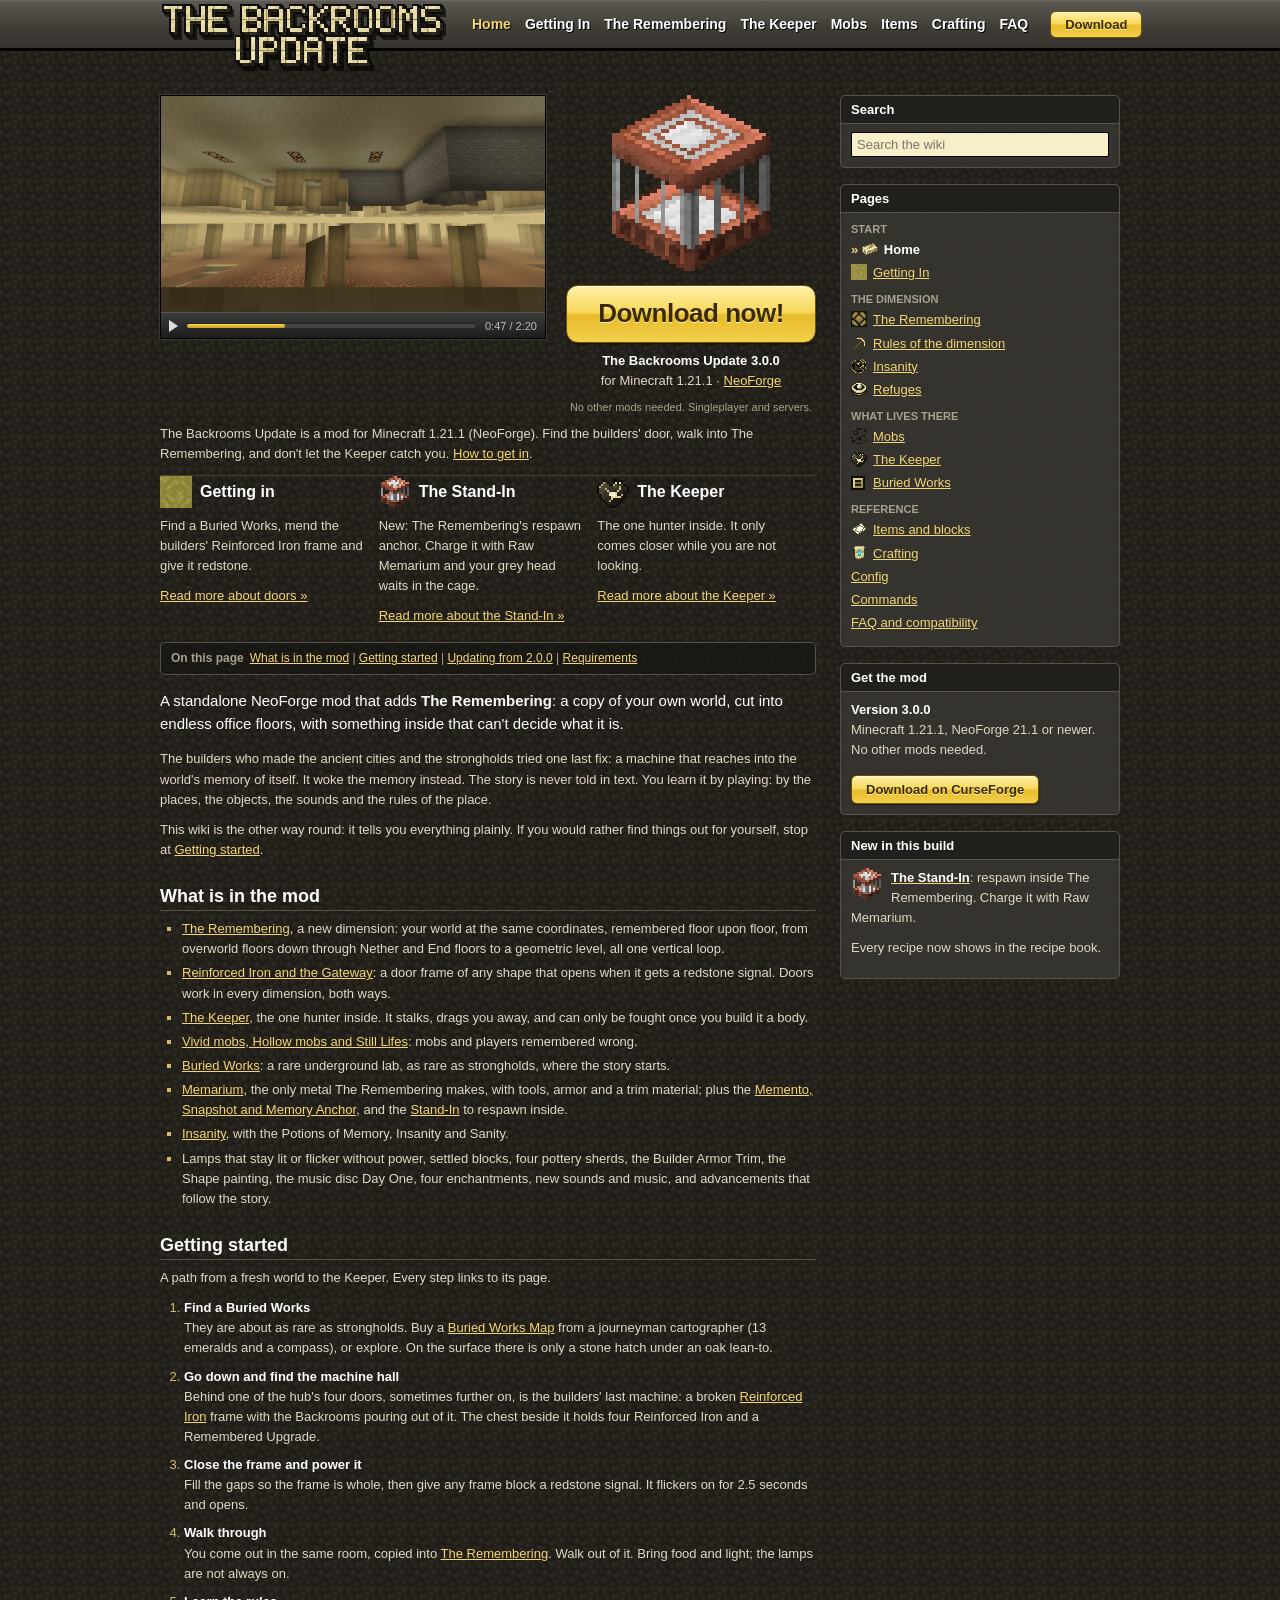
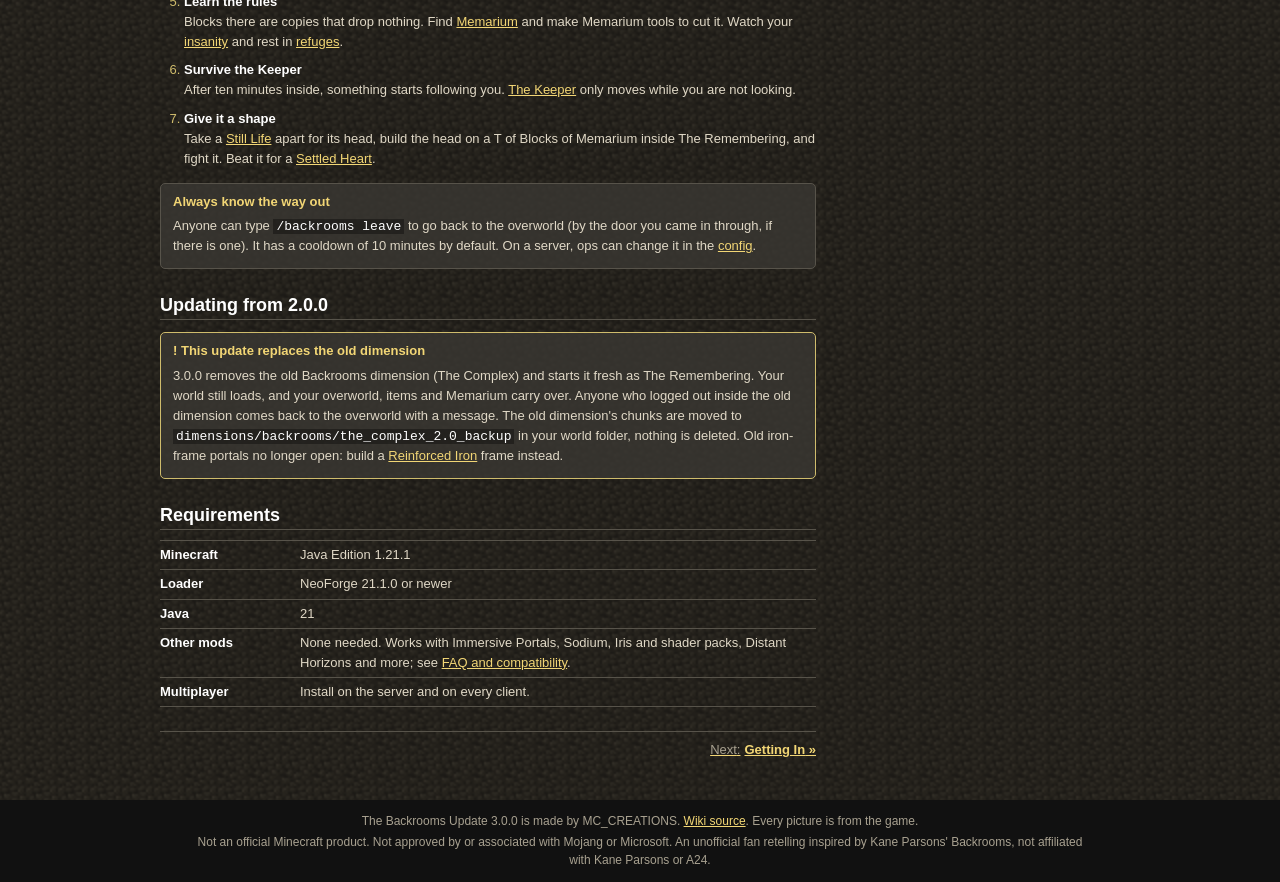
==== commit d2c1a9d1: "Rebuilt as a 2010-style game site: new staged screenshots, every recipe as the game shows it, the St" ====
--- a/index.html
+++ b/index.html
@@ -5,55 +5,37 @@
 <meta name="viewport" content="width=device-width, initial-scale=1">
 <title>The Backrooms Update Wiki</title>
 <meta name="description" content="The wiki for The Backrooms Update 3.0.0, a NeoForge mod for Minecraft 1.21.1: The Remembering, the Keeper, Memarium, Buried Works and every recipe.">
-<meta name="theme-color" content="#0e0c08">
+<meta name="theme-color" content="#24201b">
 <meta property="og:title" content="The Backrooms Update Wiki">
 <meta property="og:description" content="The wiki for The Backrooms Update 3.0.0, a NeoForge mod for Minecraft 1.21.1: The Remembering, the Keeper, Memarium, Buried Works and every recipe.">
 <meta property="og:type" content="website">
 <meta property="og:image" content="assets/shots/hero-pillars.jpg">
-<link rel="icon" href="data:image/svg+xml,%3Csvg xmlns='http://www.w3.org/2000/svg' viewBox='0 0 32 32'%3E%3Crect width='32' height='32' rx='6' fill='%230e0c08'/%3E%3Crect x='5' y='8' width='22' height='16' fill='%23fff4c2' stroke='%23e6c65c' stroke-width='2'/%3E%3Cpath d='M5 16h22M16 8v16' stroke='%23c9a23e' stroke-width='2'/%3E%3C/svg%3E">
-<link rel="preconnect" href="https://fonts.googleapis.com">
-<link rel="preconnect" href="https://fonts.gstatic.com" crossorigin>
-<link rel="stylesheet" href="https://fonts.googleapis.com/css2?family=Space+Grotesk:wght@500;600;700&amp;display=swap">
+<link rel="icon" href="data:image/svg+xml,%3Csvg xmlns='http://www.w3.org/2000/svg' viewBox='0 0 16 16' shape-rendering='crispEdges'%3E%3Crect width='16' height='16' fill='%230e0c08'/%3E%3Crect x='2' y='2' width='12' height='12' fill='%23dbcf9a'/%3E%3Crect x='5' y='5' width='6' height='11' fill='%230e0c08'/%3E%3C/svg%3E">
 <link rel="stylesheet" href="assets/style.css">
 </head>
 <body>
 <a class="skip" href="#main">Skip to the page</a>
-<header class="topbar">
-  <a class="brand" href="index.html"><span class="brand-mark"><svg viewBox="0 0 32 32" aria-hidden="true"><rect x="2" y="2" width="28" height="28" rx="3" fill="#1b170f" stroke="#5a4b26"/><rect x="6" y="9" width="20" height="14" fill="#fff4c2"/><path d="M6 16h20M16 9v14" stroke="#c9a23e" stroke-width="2"/><rect x="6" y="9" width="20" height="14" fill="none" stroke="#e6c65c" stroke-width="1.5"/><rect x="4" y="25" width="24" height="2" fill="#e6c65c" opacity=".35"/></svg></span><span class="brand-text"><strong>The Backrooms Update</strong><span>Wiki for 3.0.0</span></span></a>
-  <button class="menu-btn" type="button" aria-expanded="false" aria-controls="sidebar"><svg viewBox="0 0 16 16" aria-hidden="true"><path d="M2 4h12M2 8h12M2 12h12" stroke="currentColor" stroke-width="1.6" stroke-linecap="round"/></svg>Menu</button>
-</header>
-<div class="layout">
-<nav class="sidebar" id="sidebar" aria-label="Wiki pages">
-  <a class="brand" href="index.html"><span class="brand-mark"><svg viewBox="0 0 32 32" aria-hidden="true"><rect x="2" y="2" width="28" height="28" rx="3" fill="#1b170f" stroke="#5a4b26"/><rect x="6" y="9" width="20" height="14" fill="#fff4c2"/><path d="M6 16h20M16 9v14" stroke="#c9a23e" stroke-width="2"/><rect x="6" y="9" width="20" height="14" fill="none" stroke="#e6c65c" stroke-width="1.5"/><rect x="4" y="25" width="24" height="2" fill="#e6c65c" opacity=".35"/></svg></span><span class="brand-text"><strong>The Backrooms Update</strong><span>Wiki for 3.0.0</span></span></a>
-  <div class="search" role="search">
-    <svg viewBox="0 0 16 16" aria-hidden="true"><circle cx="7" cy="7" r="5" fill="none" stroke="currentColor" stroke-width="1.6"/><path d="M11 11l3.5 3.5" stroke="currentColor" stroke-width="1.6" stroke-linecap="round"/></svg>
-    <input id="search-input" type="search" placeholder="Search the wiki  ( / )" aria-label="Search the wiki" autocomplete="off">
-    <div class="search-results" id="search-results" hidden></div>
-  </div>
-  <div class="nav-group"><h2>Start</h2><ul><li><a href="index.html" aria-current="page"><img class="px" src="assets/icons/memarium_ingot.png" alt="" width="16" height="16">Home</a></li><li><a href="getting-in.html"><img class="px" src="assets/icons/gateway.png" alt="" width="16" height="16">Getting In</a></li></ul></div><div class="nav-group"><h2>The dimension</h2><ul><li><a href="the-remembering.html"><img class="px" src="assets/icons/settled_lamp_on.png" alt="" width="16" height="16">The Remembering</a></li><li><a href="rules.html"><img class="px" src="assets/icons/memarium_pickaxe.png" alt="" width="16" height="16">Rules of the dimension</a></li><li><a href="insanity.html"><img class="px" src="assets/icons/insanity.png" alt="" width="16" height="16">Insanity</a></li><li><a href="refuges.html"><img class="px" src="assets/icons/memento.png" alt="" width="16" height="16">Refuges</a></li></ul></div><div class="nav-group"><h2>What lives there</h2><ul><li><a href="mobs.html"><img class="px" src="assets/icons/settled_lichen.png" alt="" width="16" height="16">Mobs</a></li><li><a href="keeper.html"><img class="px" src="assets/icons/settled_heart.png" alt="" width="16" height="16">The Keeper</a></li><li><a href="buried-works.html"><img class="px" src="assets/icons/map_buried_works.png" alt="" width="16" height="16">Buried Works</a></li></ul></div><div class="nav-group"><h2>Reference</h2><ul><li><a href="items.html"><img class="px" src="assets/icons/snapshot.png" alt="" width="16" height="16">Items and blocks</a></li><li><a href="crafting.html"><img class="px" src="assets/icons/remembered_upgrade_smithing_template.png" alt="" width="16" height="16">Crafting</a></li><li><a href="config.html"><span class="nav-dot" aria-hidden="true"></span>Config</a></li><li><a href="commands.html"><span class="nav-dot" aria-hidden="true"></span>Commands</a></li><li><a href="faq.html"><span class="nav-dot" aria-hidden="true"></span>FAQ and compatibility</a></li></ul></div>
-  <p class="sidebar-foot">For The Backrooms Update 3.0.0 on Minecraft 1.21.1 (NeoForge). <a href="https://www.curseforge.com/minecraft/search?search=The%20Backrooms%20Update">Get it on CurseForge</a>.</p>
-</nav>
-<div class="content">
-<section class="hero" aria-label="The Backrooms Update">
-<div class="hero-inner">
-<p class="eyebrow">Official wiki for version 3.0.0</p>
-<h1>The Backrooms Update</h1>
-<p class="tagline">The world remembers itself. It gets some of it wrong.</p>
-<div class="badges"><span class="badge">Minecraft 1.21.1</span><span class="badge">NeoForge 21.1+</span><span class="badge">Java 21</span><span class="badge">No other mods needed</span><span class="badge">Singleplayer and servers</span></div>
-<div class="cta"><a class="btn primary" href="getting-in.html">How to get in</a><a class="btn ghost" href="https://www.curseforge.com/minecraft/search?search=The%20Backrooms%20Update">Download on CurseForge</a></div>
+<div id="toppanel"><div class="in">
+<a id="logo" href="index.html"><img src="assets/logo.png" alt="The Backrooms Update" width="778" height="182"></a>
+<nav id="menu" aria-label="Main"><a class="menuItem here" href="index.html">Home</a><a class="menuItem" href="getting-in.html">Getting In</a><a class="menuItem" href="the-remembering.html">The Remembering</a><a class="menuItem" href="keeper.html">The Keeper</a><a class="menuItem" href="mobs.html">Mobs</a><a class="menuItem" href="items.html">Items</a><a class="menuItem" href="crafting.html">Crafting</a><a class="menuItem" href="faq.html">FAQ</a></nav>
+<a id="dl" href="https://www.curseforge.com/minecraft/search?search=The%20Backrooms%20Update">Download</a>
+</div></div>
+<div id="content">
+<div id="left" class="home">
+<article id="main">
+<div class="home-top">
+<div class="player"><img src="assets/shots/door-walked-out.jpg" alt="Office floors with yellow walls and pillars stretching away." width="1280" height="720"><div class="controls" aria-hidden="true"><span class="play"></span><span class="track"></span><span>0:47 / 2:20</span></div></div>
+<div class="get-col"><img class="render" src="assets/stand-in-render.png" alt="The Stand-In" width="192" height="192">
+<a class="button gel" href="https://www.curseforge.com/minecraft/search?search=The%20Backrooms%20Update">Download now!</a>
+<p><b>The Backrooms Update 3.0.0</b><br>for Minecraft 1.21.1 &middot; <a href="faq.html">NeoForge</a></p>
+<p class="tiny">No other mods needed. Singleplayer and servers.</p></div>
 </div>
-</section>
-<div class="page has-toc">
-<article id="main">
-
-
+<p class="blurb">The Backrooms Update is a mod for Minecraft 1.21.1 (NeoForge). Find the builders&#x27; door, walk into The Remembering, and don&#x27;t let the Keeper catch you. <a href="getting-in.html">How to get in</a>.</p><table class="three"><tr><td><h3><img class="px" src="assets/icons/gateway.png" alt="" width="32" height="32">Getting in</h3><p>Find a Buried Works, mend the builders&#x27; Reinforced Iron frame and give it redstone.</p><p><a href="getting-in.html">Read more about doors &raquo;</a></p></td><td><h3><img class="px" src="assets/icons/stand_in.png" alt="" width="32" height="32">The Stand-In</h3><p>New: The Remembering&#x27;s respawn anchor. Charge it with Raw Memarium and your grey head waits in the cage.</p><p><a href="items.html#stand-in">Read more about the Stand-In &raquo;</a></p></td><td><h3><img class="px" src="assets/icons/settled_heart.png" alt="" width="32" height="32">The Keeper</h3><p>The one hunter inside. It only comes closer while you are not looking.</p><p><a href="keeper.html">Read more about the Keeper &raquo;</a></p></td></tr></table>
+<nav class="onpage" aria-label="On this page"><h2>On this page</h2><ol><li><a href="#what-is-in-the-mod">What is in the mod</a></li><li><a href="#getting-started">Getting started</a></li><li><a href="#updating-from-2-0-0">Updating from 2.0.0</a></li><li><a href="#requirements">Requirements</a></li></ol></nav>
 <p class="lead">A standalone NeoForge mod that adds <strong>The Remembering</strong>: a copy of your own world, cut into endless office floors, with something inside that can't decide what it is.</p>
 <p>The builders who made the ancient cities and the strongholds tried one last fix: a machine that reaches into the world's memory of itself. It woke the memory instead. The story is never told in text. You learn it by playing: by the places, the objects, the sounds and the rules of the place.</p>
 <p>This wiki is the other way round: it tells you everything plainly. If you would rather find things out for yourself, stop at <a href="#getting-started">Getting started</a>.</p>
 
-<div class="cards">
-<a class="card" href="buried-works.html"><img src="assets/shots/works-hatch.jpg" alt="" width="1280" height="720" loading="lazy"><div class="card-body"><h3 class="card-title">Find the hatch</h3><p>A stone hatch under an oak lean-to leads down into the Buried Works, the builders' lab.</p></div></a><a class="card" href="getting-in.html"><img src="assets/shots/door-open-works.jpg" alt="" width="1280" height="720" loading="lazy"><div class="card-body"><h3 class="card-title">Open the door</h3><p>Rebuild the broken Reinforced Iron frame, give it redstone, and step through.</p></div></a><a class="card" href="the-remembering.html"><img src="assets/shots/door-walked-out.jpg" alt="" width="1280" height="720" loading="lazy"><div class="card-body"><h3 class="card-title">Walk out</h3><p>The room on the other side is the same room. Walk out of it, and it isn't.</p></div></a>
-</div>
 
 <h2 id="what-is-in-the-mod">What is in the mod<a class="anchor" href="#what-is-in-the-mod" aria-label="Link to this section">#</a></h2>
 <ul>
@@ -62,7 +44,7 @@
 <li><a href="keeper.html">The Keeper</a>, the one hunter inside. It stalks, drags you away, and can only be fought once you build it a body.</li>
 <li><a href="mobs.html">Vivid mobs, Hollow mobs and Still Lifes</a>: mobs and players remembered wrong.</li>
 <li><a href="buried-works.html">Buried Works</a>: a rare underground lab, as rare as strongholds, where the story starts.</li>
-<li><a href="items.html">Memarium</a>, the only metal The Remembering makes, with tools, armor and a trim material; plus the <a href="items.html#memory-items">Memento, Snapshot and Memory Anchor</a>, and the <a href="items.html#punch-clock">Punch Clock</a> to respawn inside.</li>
+<li><a href="items.html">Memarium</a>, the only metal The Remembering makes, with tools, armor and a trim material; plus the <a href="items.html#memory-items">Memento, Snapshot and Memory Anchor</a>, and the <a href="items.html#stand-in">Stand-In</a> to respawn inside.</li>
 <li><a href="insanity.html">Insanity</a>, with the Potions of Memory, Insanity and Sanity.</li>
 <li>Lamps that stay lit or flicker without power, settled blocks, four pottery sherds, the Builder Armor Trim, the Shape painting, the music disc Day One, four enchantments, new sounds and music, and advancements that follow the story.</li>
 </ul>
@@ -94,13 +76,12 @@
 
 <nav class="pager" aria-label="Previous and next page"><a class="next" href="getting-in.html"><span>Next</span><strong>Getting In</strong></a></nav>
 </article>
-<aside class="toc" aria-label="On this page"><h2>On this page</h2><ol><li><a href="#what-is-in-the-mod">What is in the mod</a></li><li><a href="#getting-started">Getting started</a></li><li><a href="#updating-from-2-0-0">Updating from 2.0.0</a></li><li><a href="#requirements">Requirements</a></li></ol></aside>
 </div>
-<footer class="site-footer"><div class="inner">
-  <p>Not an official Minecraft product. Not approved by or associated with Mojang or Microsoft. An unofficial fan retelling inspired by Kane Parsons' Backrooms, not affiliated with Kane Parsons or A24. The Backrooms Update is made by MC_CREATIONS.</p>
-  <nav aria-label="Elsewhere"><a href="https://www.curseforge.com/minecraft/search?search=The%20Backrooms%20Update">CurseForge</a><a href="https://github.com/maxwellcommer-hub/backrooms-wiki">Wiki source on GitHub</a></nav>
-</div></footer>
+<div id="right"><div class="box"><h3>Search</h3><div class="search" role="search"><input id="search-input" type="search" placeholder="Search the wiki" aria-label="Search the wiki" autocomplete="off"><div class="search-results" id="search-results" hidden></div></div></div><div class="box pages"><h3>Pages</h3><p class="group">Start</p><ul><li><a href="index.html" class="here"><img class="px" src="assets/icons/memarium_ingot.png" alt="" width="16" height="16">Home</a></li><li><a href="getting-in.html"><img class="px" src="assets/icons/gateway.png" alt="" width="16" height="16">Getting In</a></li></ul><p class="group">The dimension</p><ul><li><a href="the-remembering.html"><img class="px" src="assets/icons/settled_lamp_on.png" alt="" width="16" height="16">The Remembering</a></li><li><a href="rules.html"><img class="px" src="assets/icons/memarium_pickaxe.png" alt="" width="16" height="16">Rules of the dimension</a></li><li><a href="insanity.html"><img class="px" src="assets/icons/insanity.png" alt="" width="16" height="16">Insanity</a></li><li><a href="refuges.html"><img class="px" src="assets/icons/memento.png" alt="" width="16" height="16">Refuges</a></li></ul><p class="group">What lives there</p><ul><li><a href="mobs.html"><img class="px" src="assets/icons/settled_lichen.png" alt="" width="16" height="16">Mobs</a></li><li><a href="keeper.html"><img class="px" src="assets/icons/settled_heart.png" alt="" width="16" height="16">The Keeper</a></li><li><a href="buried-works.html"><img class="px" src="assets/icons/map_buried_works.png" alt="" width="16" height="16">Buried Works</a></li></ul><p class="group">Reference</p><ul><li><a href="items.html"><img class="px" src="assets/icons/snapshot.png" alt="" width="16" height="16">Items and blocks</a></li><li><a href="crafting.html"><img class="px" src="assets/icons/remembered_upgrade_smithing_template.png" alt="" width="16" height="16">Crafting</a></li><li><a href="config.html"><span class="nav-dot" aria-hidden="true"></span>Config</a></li><li><a href="commands.html"><span class="nav-dot" aria-hidden="true"></span>Commands</a></li><li><a href="faq.html"><span class="nav-dot" aria-hidden="true"></span>FAQ and compatibility</a></li></ul></div><div class="box get"><h3>Get the mod</h3><p><b>Version 3.0.0</b><br>Minecraft 1.21.1, NeoForge 21.1 or newer. No other mods needed.</p><a class="button" href="https://www.curseforge.com/minecraft/search?search=The%20Backrooms%20Update">Download on CurseForge</a></div><div class="box new"><h3>New in this build</h3><p><img class="px" src="assets/icons/stand_in.png" alt="" width="32" height="32"><a href="items.html#stand-in"><b>The Stand-In</b></a>: respawn inside The Remembering. Charge it with Raw Memarium.</p><p>Every recipe now shows in the recipe book.</p></div></div>
 </div>
+<div class="footer">
+<p>The Backrooms Update 3.0.0 is made by MC_CREATIONS. <a href="https://github.com/maxwellcommer-hub/backrooms-wiki">Wiki source</a>. Every picture is from the game.</p>
+<p>Not an official Minecraft product. Not approved by or associated with Mojang or Microsoft. An unofficial fan retelling inspired by Kane Parsons' Backrooms, not affiliated with Kane Parsons or A24.</p>
 </div>
 <script src="assets/site.js" defer></script>
 </body>
--- a/assets/style.css
+++ b/assets/style.css
@@ -1,316 +1,225 @@
-/* The Backrooms Update wiki. One stylesheet, no build step.
-   Palette: wallpaper yellow, fluorescent light, warm near-black. No purple. */
+/*
+  The Backrooms Update wiki. One stylesheet, no build step.
+  Built the way game sites were built in 2010: a tiled block texture behind everything, a grey top bar with a hard black
+  edge, a fixed 980px column of small Arial straight on the dark tile, dark rounded panels down the side, a black footer
+  strip. The tile is the mod's own Settled Mud, the logo is filled with its Block of Memarium, and the one accent is
+  wallpaper yellow (the YELLOW ramp in tools/art/yellow_v7.py). No purple, ever: it reads as the End.
+*/
 
 :root {
-  --bg: #0e0c08;
-  --bg-2: #14110b;
-  --panel: #1b170f;
-  --panel-2: #231e13;
-  --line: #3a3120;
-  --line-soft: #2a2417;
-  --text: #efe5c6;
-  --muted: #b5a77f;
-  --faint: #857959;
-  --yellow: #e6c65c;
-  --yellow-deep: #c9a23e;
-  --wall: #d8c48a;
-  --fluoro: #fff4c2;
-  --ink: #120f08;
-  --tip: #e6c65c;
-  --warn: #e3883f;
-  --danger: #d9573b;
-  --tonight: #8fb6a0;
-  --radius: 10px;
-  --sidebar: 268px;
-  --font-head: "Space Grotesk", ui-sans-serif, system-ui, -apple-system, "Segoe UI", Roboto, sans-serif;
-  --font-body: ui-sans-serif, system-ui, -apple-system, "Segoe UI", Roboto, "Helvetica Neue", Arial, sans-serif;
-  --font-mono: ui-monospace, SFMono-Regular, Menlo, Consolas, monospace;
+  --tile: #222018;
+  --bar: #4a4741; --bar-hi: #6b6760; --edge: #000;
+  --panel: rgba(58, 56, 50, .82); --panel-head: rgba(20, 19, 16, .6); --panel-line: #57534a;
+  --text: #e0d8c6; --text-dim: #a8a190; --head: #fff;
+  --link: #f2d675; --link-hover: #fff;
+  --yellow: #e2d290; --yellow-deep: #cfbc6c;
   color-scheme: dark;
 }
 
-*, *::before, *::after { box-sizing: border-box; }
-html { -webkit-text-size-adjust: 100%; scroll-padding-top: 76px; }
+* { box-sizing: border-box; }
+html { -webkit-text-size-adjust: 100%; scroll-padding-top: 16px; }
 body {
-  margin: 0;
-  background: var(--bg);
-  color: var(--text);
-  font: 16px/1.65 var(--font-body);
-  overflow-x: hidden;
+  margin: 0; color: var(--text); background: var(--tile) url("bg-tile.png") 0 0 / 32px 32px; image-rendering: pixelated;
+  image-rendering: auto; font: 13px/1.55 Arial, Helvetica, sans-serif;
 }
 img { max-width: 100%; height: auto; }
-a { color: var(--yellow); text-decoration-thickness: 1px; text-underline-offset: 3px; }
-a:hover { color: var(--fluoro); }
-code, kbd { font-family: var(--font-mono); font-size: 0.88em; background: var(--panel-2); border: 1px solid var(--line-soft); border-radius: 5px; padding: 0.08em 0.38em; color: var(--fluoro); white-space: nowrap; }
-pre { background: var(--panel); border: 1px solid var(--line); border-radius: var(--radius); padding: 14px 16px; overflow-x: auto; font-size: 0.88rem; line-height: 1.55; }
-pre code { background: none; border: 0; padding: 0; white-space: pre; }
-hr { border: 0; border-top: 1px solid var(--line); margin: 2.5rem 0; }
-.skip { position: absolute; left: -999px; top: 8px; background: var(--yellow); color: var(--ink); padding: 8px 12px; border-radius: 6px; z-index: 100; }
-.skip:focus { left: 8px; }
-
-/* ---------- layout ---------- */
-.layout { display: grid; grid-template-columns: var(--sidebar) minmax(0, 1fr); min-height: 100vh; }
-.sidebar {
-  position: sticky; top: 0; height: 100vh; overflow-y: auto;
-  background: linear-gradient(180deg, #17130b 0%, #110e08 100%);
-  border-right: 1px solid var(--line-soft);
-  padding: 20px 16px 28px;
-}
-.brand { display: flex; align-items: center; gap: 12px; text-decoration: none; color: var(--text); margin: 2px 4px 18px; }
-.brand:hover { color: var(--text); }
-.brand-mark { width: 40px; height: 40px; flex: none; border-radius: 8px; background: var(--ink); border: 1px solid var(--line); display: grid; place-items: center; box-shadow: 0 0 18px rgba(255, 236, 160, 0.10); }
-.brand-mark svg { width: 30px; height: 30px; display: block; }
-.brand-text { line-height: 1.15; }
-.brand-text strong { display: block; font-family: var(--font-head); font-size: 1.02rem; letter-spacing: 0.01em; }
-.brand-text span { font-size: 0.78rem; color: var(--muted); }
-
-.search { position: relative; margin: 0 2px 18px; }
-.search input {
-  width: 100%; font: inherit; font-size: 0.92rem; color: var(--text);
-  background: var(--bg); border: 1px solid var(--line); border-radius: 8px; padding: 9px 12px 9px 34px;
-}
-.search input::placeholder { color: var(--faint); }
-.search input:focus { outline: 2px solid var(--yellow-deep); outline-offset: 1px; border-color: transparent; }
-.search svg { position: absolute; left: 11px; top: 50%; transform: translateY(-50%); width: 15px; height: 15px; color: var(--faint); pointer-events: none; }
-.search-results { position: absolute; left: 0; right: 0; top: calc(100% + 6px); z-index: 50; background: var(--panel); border: 1px solid var(--line); border-radius: 10px; box-shadow: 0 16px 40px rgba(0, 0, 0, 0.55); max-height: 60vh; overflow-y: auto; padding: 6px; }
-.search-results[hidden] { display: none; }
-.search-results a { display: block; padding: 8px 10px; border-radius: 7px; text-decoration: none; color: var(--text); }
-.search-results a:hover, .search-results a.active { background: var(--panel-2); }
-.search-results .r-title { font-weight: 600; font-size: 0.9rem; }
-.search-results .r-page { color: var(--muted); font-size: 0.76rem; display: block; }
-.search-results .r-text { color: var(--muted); font-size: 0.8rem; display: block; margin-top: 2px; }
-.search-results mark { background: rgba(230, 198, 92, 0.28); color: var(--fluoro); border-radius: 2px; }
-.search-results .r-none { padding: 10px; color: var(--muted); font-size: 0.86rem; }
-
-.nav-group { margin: 0 0 16px; }
-.nav-group h2 { font: 600 0.7rem/1 var(--font-body); letter-spacing: 0.14em; text-transform: uppercase; color: var(--faint); margin: 0 10px 8px; }
-.nav-group ul { list-style: none; margin: 0; padding: 0; }
-.nav-group a { display: flex; align-items: center; gap: 9px; padding: 7px 10px; border-radius: 7px; color: var(--muted); text-decoration: none; font-size: 0.93rem; }
-.nav-group a:hover { background: var(--panel); color: var(--text); }
-.nav-group a[aria-current="page"] { background: linear-gradient(90deg, rgba(230, 198, 92, 0.16), rgba(230, 198, 92, 0.04)); color: var(--fluoro); box-shadow: inset 2px 0 0 var(--yellow); }
-.nav-group a img { width: 16px; height: 16px; image-rendering: pixelated; flex: none; opacity: 0.95; }
-.nav-dot { width: 16px; height: 16px; flex: none; display: grid; place-items: center; }
-.nav-dot::before { content: ""; width: 6px; height: 6px; border-radius: 1px; background: var(--line); }
-.sidebar-foot { margin: 22px 10px 0; font-size: 0.78rem; color: var(--faint); }
-.sidebar-foot a { color: var(--muted); }
-
-.topbar { display: none; }
-
-.content { min-width: 0; }
-.page { display: grid; grid-template-columns: minmax(0, 1fr); gap: 40px; max-width: 1180px; margin: 0 auto; padding: 44px 48px 64px; }
-.page.has-toc { grid-template-columns: minmax(0, 1fr) 210px; }
-article { min-width: 0; max-width: 820px; }
-
-/* ---------- on this page ---------- */
-.toc { position: sticky; top: 28px; align-self: start; font-size: 0.84rem; border-left: 1px solid var(--line-soft); padding-left: 16px; }
-.toc h2 { font: 600 0.7rem/1 var(--font-body); letter-spacing: 0.14em; text-transform: uppercase; color: var(--faint); margin: 4px 0 12px; }
-.toc ol { list-style: none; margin: 0; padding: 0; }
-.toc li { margin: 0 0 8px; }
-.toc a { color: var(--muted); text-decoration: none; }
-.toc a:hover { color: var(--fluoro); }
-
-/* ---------- type ---------- */
-.eyebrow { display: inline-flex; align-items: center; gap: 8px; font-size: 0.74rem; letter-spacing: 0.16em; text-transform: uppercase; color: var(--yellow); font-weight: 600; margin: 0 0 10px; }
-.eyebrow::before { content: ""; width: 18px; height: 2px; background: var(--yellow); box-shadow: 0 0 8px rgba(230, 198, 92, 0.7); }
-h1, h2, h3, h4 { font-family: var(--font-head); line-height: 1.2; color: var(--fluoro); letter-spacing: -0.01em; }
-h1 { font-size: clamp(2rem, 4.2vw, 2.9rem); margin: 0 0 14px; font-weight: 700; }
-h2 { font-size: 1.55rem; margin: 2.8rem 0 0.8rem; padding-top: 0.6rem; border-top: 1px solid var(--line-soft); font-weight: 700; }
-h3 { font-size: 1.16rem; margin: 2rem 0 0.5rem; font-weight: 600; color: var(--text); }
-h4 { font-size: 1rem; margin: 1.4rem 0 0.4rem; color: var(--text); }
-h2 a.anchor, h3 a.anchor { color: var(--faint); text-decoration: none; margin-left: 8px; opacity: 0; font-weight: 400; }
-h2:hover a.anchor, h3:hover a.anchor { opacity: 1; }
-.lead { font-size: 1.14rem; color: #ddd0a8; margin: 0 0 1.6rem; max-width: 62ch; }
-p, ul, ol { margin: 0 0 1rem; }
-li { margin: 0.25rem 0; }
+.px, #logo img { image-rendering: pixelated; image-rendering: crisp-edges; }
+a:link, a:visited { color: var(--link); }
+a:hover { color: var(--link-hover); }
+a:active { color: #ff0; }
+b, strong { color: var(--head); }
+code, kbd { font: 13px "Courier New", Courier, monospace; color: var(--head); background: rgba(0, 0, 0, .35); padding: 0 3px; }
+pre { font: 13px/1.45 "Courier New", Courier, monospace; color: var(--head); background: rgba(0, 0, 0, .45); border: 1px solid var(--panel-line); padding: 10px; overflow-x: auto; }
+pre code { background: none; padding: 0; }
+mark { background: var(--yellow-deep); color: #000; }
+hr { border: 0; border-top: 1px solid var(--panel-line); margin: 20px 0; }
+.skip { position: absolute; left: -999px; top: 4px; background: #000; color: #fff; padding: 4px 8px; z-index: 10; }
+.skip:focus { left: 4px; }
+
+/* ---------- the top bar ---------- */
+#toppanel { background: linear-gradient(#5d5a53, #3f3c36 60%, #36332e); box-shadow: inset 0 1px 0 var(--bar-hi); border-bottom: 3px solid var(--edge); height: 51px; position: relative; z-index: 5; }
+#toppanel .in { width: 980px; max-width: 100%; margin: 0 auto; height: 48px; display: flex; align-items: center; gap: 22px; padding: 0 10px; }
+#logo { flex: none; align-self: flex-start; margin-top: 2px; height: 48px; position: relative; z-index: 6; }
+#logo img { width: 290px; height: auto; display: block; filter: drop-shadow(2px 3px 0 rgba(0,0,0,.6)); }
+#menu { display: flex; gap: 14px; flex-wrap: nowrap; white-space: nowrap; }
+a.menuItem, a.menuItem:link, a.menuItem:visited { color: #fff; text-decoration: none; font: bold 14px Arial, Helvetica, sans-serif; text-shadow: 1px 1px 0 #000; }
+a.menuItem:hover { color: #ccc; }
+a.menuItem.here { color: var(--link); }
+#dl { margin-left: auto; flex: none; font: bold 13px Arial, sans-serif; color: #3b2a00 !important; text-decoration: none; padding: 5px 14px; text-shadow: 0 1px 0 #fff3b0;
+  background: linear-gradient(#fff1a8 0%, #f7d75a 48%, #e7bc2c 52%, #f3cf4b 100%); border: 1px solid #6e5200; border-radius: 6px; box-shadow: inset 0 1px 0 #fffbe0; }
+#dl:hover { filter: brightness(1.07); }
+
+/* ---------- the column ---------- */
+#content { width: 980px; max-width: 100%; margin: 44px auto 0; padding: 0 10px; display: flex; gap: 24px; align-items: flex-start; min-height: 800px; }
+#left { flex: 1; min-width: 0; }
+#right { width: 280px; flex: none; }
+
+h1 { margin: 0 0 6px; font: bold 24px "Trebuchet MS", Arial, Helvetica, sans-serif; color: var(--head); }
+h2 { margin: 26px 0 8px; padding-bottom: 3px; font: bold 18px "Trebuchet MS", Arial, Helvetica, sans-serif; color: var(--head); border-bottom: 1px solid var(--panel-line); }
+h3 { margin: 18px 0 3px; font: bold 14px Arial, Helvetica, sans-serif; color: var(--head); }
+h4 { margin: 0 0 2px; font: bold 14px Arial, Helvetica, sans-serif; color: var(--head); }
+.anchor { margin-left: 6px; font-size: 12px; text-decoration: none; visibility: hidden; }
+h2:hover .anchor, h3:hover .anchor { visibility: visible; }
+p { margin: 0 0 10px; }
+ul, ol { margin: 0 0 12px; padding-left: 22px; }
+li { margin: 0 0 4px; }
+ul { list-style: square; }
 li::marker { color: var(--yellow-deep); }
-strong { color: var(--fluoro); font-weight: 650; }
-.muted { color: var(--muted); }
-.small { font-size: 0.88rem; }
-
-/* ---------- callouts ---------- */
-.callout { position: relative; border: 1px solid var(--line); border-left: 3px solid var(--tip); background: linear-gradient(90deg, rgba(230, 198, 92, 0.07), rgba(230, 198, 92, 0.015)); border-radius: 0 var(--radius) var(--radius) 0; padding: 14px 18px 14px 18px; margin: 1.4rem 0; }
-.callout > :last-child { margin-bottom: 0; }
-.callout-title { display: flex; align-items: center; gap: 8px; font-weight: 700; color: var(--fluoro); margin: 0 0 6px; font-size: 0.95rem; }
-.callout-title::before { content: ""; width: 9px; height: 9px; background: currentColor; border-radius: 2px; flex: none; }
-.callout.tip .callout-title { color: var(--tip); }
-.callout.warn { border-left-color: var(--warn); background: linear-gradient(90deg, rgba(227, 136, 63, 0.09), rgba(227, 136, 63, 0.015)); }
-.callout.warn .callout-title { color: var(--warn); }
-.callout.danger { border-left-color: var(--danger); background: linear-gradient(90deg, rgba(217, 87, 59, 0.10), rgba(217, 87, 59, 0.015)); }
-.callout.danger .callout-title { color: var(--danger); }
-.callout.note { border-left-color: var(--muted); background: var(--bg-2); }
-.callout.note .callout-title { color: var(--muted); }
-
-/* ---------- figures ---------- */
-figure { margin: 1.6rem 0; }
-figure.shot img { display: block; width: 100%; border-radius: var(--radius); border: 1px solid var(--line); background: var(--panel); cursor: zoom-in; }
-figcaption { font-size: 0.85rem; color: var(--muted); margin-top: 8px; line-height: 1.45; }
-.gallery { display: grid; gap: 16px; margin: 1.6rem 0; }
-.gallery figure { margin: 0; }
+.crumbs { margin: 0 0 6px; font-size: 12px; color: var(--text-dim); }
+.lead { font-size: 15px; color: var(--head); margin: 0 0 14px; }
+
+/* on this page */
+.onpage { margin: 0 0 14px; padding: 6px 10px; font-size: 12px; background: var(--panel-head); border: 1px solid var(--panel-line); border-radius: 5px; }
+.onpage h2 { display: inline; margin: 0 6px 0 0; padding: 0; border: 0; font-size: 12px; color: var(--text-dim); text-shadow: none; }
+.onpage ol { display: inline; list-style: none; padding: 0; margin: 0; }
+.onpage li { display: inline; margin: 0; }
+.onpage li + li::before { content: " | "; color: var(--text-dim); }
+
+/* home */
+table.three { width: 100%; border-collapse: separate; border-spacing: 0; margin: 0 0 6px; }
+table.three td { width: 33%; vertical-align: top; padding: 0 14px 0 0; font-size: 13px; }
+table.three h3 { display: flex; align-items: center; gap: 8px; margin: 0 0 8px; font-size: 16px; }
+table.three h3 img { width: 32px; height: 32px; }
+
+/* pictures */
+figure { margin: 12px 0 16px; }
+.shot img { display: block; width: 100%; border: 1px solid #000; cursor: pointer; }
+.shot figcaption { margin-top: 3px; font-size: 12px; font-style: italic; color: var(--text-dim); }
+.gallery { display: grid; gap: 10px; margin: 12px 0 16px; }
+.gallery .shot { margin: 0; }
 .gallery.g2 { grid-template-columns: repeat(2, minmax(0, 1fr)); }
 .gallery.g3 { grid-template-columns: repeat(3, minmax(0, 1fr)); }
-.gallery figcaption { font-size: 0.8rem; }
-
-/* ---------- hero (home) ---------- */
-.hero {
-  position: relative; overflow: hidden; border-bottom: 1px solid var(--line);
-  min-height: 520px; display: flex; align-items: flex-end;
-  background: #2a2312 url("shots/hero-pillars.jpg") center 40% / cover no-repeat;
+.lightbox { padding: 0; border: 3px solid #000; background: #000; color: var(--text); max-width: 96vw; }
+.lightbox::backdrop { background: rgba(0, 0, 0, .85); }
+.lightbox img { display: block; max-width: 100%; max-height: 86vh; image-rendering: auto; }
+.lightbox p { margin: 0; padding: 6px 8px; font-size: 12px; }
+.lightbox button { position: absolute; right: 6px; top: 6px; font: bold 12px Arial, sans-serif; }
+
+/* panels: the side boxes, notes, tables and cards share the same dark rounded box */
+.box, .callout, .item-card, .recipe, .table-wrap, .depth-row { background: var(--panel); border: 1px solid var(--panel-line); border-radius: 5px; }
+.box { margin: 0 0 16px; padding: 0 10px 10px; font-size: 13px; }
+.box h3 { margin: 0 -10px 8px; padding: 6px 10px; font-size: 13px; background: var(--panel-head); border-bottom: 1px solid var(--panel-line); border-radius: 5px 5px 0 0; }
+.box .group { margin: 8px 0 2px; font-size: 11px; font-weight: bold; text-transform: uppercase; color: var(--text-dim); }
+.box ul { list-style: none; padding: 0; margin: 0; }
+.box li { margin: 0 0 3px; }
+.box li img { width: 16px; height: 16px; margin-right: 6px; vertical-align: -3px; }
+.box a.here { color: #fff; font-weight: bold; text-decoration: none; }
+.box a.here::before { content: "\00bb  "; color: var(--link); }
+.box.new img { float: left; margin: 0 8px 4px 0; width: 32px; height: 32px; }
+.button, a.button:link, a.button:visited { display: inline-block; margin-top: 4px; padding: 6px 14px; font: bold 13px Arial, sans-serif; color: #3b2a00; text-decoration: none; text-shadow: 0 1px 0 #fff3b0;
+  background: linear-gradient(#fff1a8 0%, #f7d75a 48%, #e7bc2c 52%, #f3cf4b 100%); border: 1px solid #6e5200; border-radius: 6px; box-shadow: inset 0 1px 0 #fffbe0, 0 1px 2px rgba(0,0,0,.5); }
+.button:hover { filter: brightness(1.07); color: #3b2a00; }
+a.button.gel:link, a.button.gel:visited, .button.gel { display: block; text-align: center; padding: 12px 10px 13px; font: bold 26px "Trebuchet MS", Arial, sans-serif; border-radius: 12px; letter-spacing: -.5px; }
+.search input { width: 100%; font: 13px Arial, sans-serif; padding: 4px 5px; color: #000; background: #f7efc8; border: 1px solid #000; border-radius: 2px; }
+.search { position: relative; }
+.search-results { position: absolute; z-index: 20; left: -10px; right: -10px; top: 30px; max-height: 60vh; overflow-y: auto; background: #1b1810; border: 1px solid var(--panel-line); }
+.search-results a { display: block; padding: 6px 8px; text-decoration: none; border-bottom: 1px solid #383326; }
+.search-results a:hover, .search-results a.active { background: #383326; }
+.search-results .r-title { display: block; font-weight: bold; }
+.search-results .r-page { font-size: 11px; color: var(--text-dim); }
+.search-results .r-text { display: block; font-size: 12px; color: var(--text); }
+.search-results .r-none { padding: 8px; font-size: 12px; }
+
+.callout { margin: 12px 0 16px; padding: 8px 12px 2px; }
+.callout-title { margin: 0 0 4px; font-weight: bold; color: var(--link); }
+.callout.warn { border-color: var(--yellow-deep); }
+.callout.warn .callout-title::before { content: "! "; }
+
+.steps { padding-left: 24px; margin: 10px 0 14px; }
+.steps > li { margin: 0 0 8px; }
+.steps > li > strong { display: block; }
+
+dl.kv { display: grid; grid-template-columns: 140px minmax(0, 1fr); margin: 10px 0 14px; border-top: 1px solid var(--panel-line); }
+dl.kv dt, dl.kv dd { margin: 0; padding: 4px 0; border-bottom: 1px solid var(--panel-line); }
+dl.kv dt { font-weight: bold; color: var(--head); }
+
+.table-wrap { overflow-x: auto; margin: 10px 0 16px; }
+table { width: 100%; border-collapse: collapse; font-size: 13px; }
+th { text-align: left; padding: 5px 8px; color: var(--head); background: var(--panel-head); border-bottom: 1px solid var(--panel-line); }
+td { padding: 5px 8px; border-top: 1px solid rgba(92, 85, 65, .6); vertical-align: top; }
+tr:nth-child(even) td { background: rgba(0, 0, 0, .12); }
+
+.pill, .op { display: inline-block; padding: 0 4px; font-size: 11px; font-weight: bold; color: #000; background: var(--yellow-deep); border-radius: 2px; vertical-align: 1px; }
+.op { background: #a89f86; }
+.small, .note { font-size: 12px; color: var(--text-dim); }
+
+.depth { margin: 10px 0 16px; }
+.depth-row { display: flex; margin: 0 0 6px; overflow: hidden; }
+.depth-y { width: 96px; flex: none; padding: 8px; font: bold 13px Arial, sans-serif; color: #000; }
+.depth-y small { display: block; font-weight: normal; }
+.depth-body { padding: 8px 10px; font-size: 13px; }
+.depth-body strong { display: block; }
+
+.meter { display: flex; height: 16px; margin: 10px 0 2px; border: 1px solid #000; }
+.meter span { display: block; }
+.meter-labels { display: flex; justify-content: space-between; font-size: 11px; color: var(--text-dim); }
+
+/* items: the icon sits in an inventory slot */
+.slot, .item-card .icon { display: inline-grid; place-items: center; flex: none; width: 40px; height: 40px; background: #8b8b8b; box-shadow: inset 2px 2px 0 #373737, inset -2px -2px 0 #fff; }
+.item-card .icon img { width: 32px; height: 32px; }
+.item-grid { display: grid; grid-template-columns: repeat(2, minmax(0, 1fr)); gap: 8px; margin: 10px 0 16px; }
+.item-card { display: flex; gap: 10px; padding: 8px; font-size: 13px; }
+.item-card p { margin: 0; }
+.item { display: inline-flex; align-items: center; gap: 4px; font-weight: bold; white-space: nowrap; }
+.item img { width: 16px; height: 16px; }
+
+/* recipes: as the game shows them */
+.recipes { display: grid; grid-template-columns: repeat(2, minmax(0, 1fr)); gap: 10px; margin: 10px 0 16px; }
+.recipe { padding: 8px; min-width: 0; }
+.recipe h4 { display: flex; align-items: center; gap: 6px; margin: 0 0 6px; }
+.recipe h4 img { width: 16px; height: 16px; }
+.recipe img.gui { display: block; width: 100%; image-rendering: pixelated; cursor: pointer; }
+.recipe .legend, .legend { margin: 6px 0 0; font-size: 12px; color: var(--text-dim); }
+.craft { display: flex; align-items: center; gap: 8px; flex-wrap: wrap; }
+.grid3 { display: grid; grid-template-columns: repeat(3, 36px); padding: 4px; background: #c6c6c6; box-shadow: inset 2px 2px 0 #fff, inset -2px -2px 0 #555; }
+.recipe .slot { width: 36px; height: 36px; position: relative; }
+.recipe .slot img { width: 32px; height: 32px; }
+.recipe .slot.big { width: 46px; height: 46px; }
+.recipe .slot .n { position: absolute; right: 2px; bottom: 0; font: bold 12px Arial, sans-serif; color: #fff; text-shadow: 1px 1px 0 #3f3f3f; }
+.arrow { width: 24px; height: 18px; color: #c6c6c6; }
+.plus { font-weight: bold; color: #c6c6c6; }
+
+.pager { display: flex; justify-content: space-between; gap: 10px; margin: 24px 0 10px; padding-top: 8px; border-top: 1px solid var(--panel-line); font-size: 13px; }
+.pager span { color: var(--text-dim); margin-right: 4px; }
+.pager span::after { content: ":"; }
+.pager .prev strong::before { content: "\00ab  "; }
+.pager .next { margin-left: auto; }
+.pager .next strong::after { content: "  \00bb"; }
+.pager strong { color: inherit; }
+
+.footer { margin-top: 30px; padding: 10px; text-align: center; font-size: 12px; background: #111; color: var(--text-dim); }
+.footer p { margin: 2px auto; max-width: 900px; }
+
+@media (max-width: 760px) {
+  #toppanel { height: auto; }
+  #toppanel .in { height: auto; flex-wrap: wrap; gap: 6px 14px; padding: 6px 10px 8px; }
+  #logo { height: auto; margin: 0; }
+  #logo img { width: 200px; }
+  #menu { order: 3; width: 100%; gap: 6px 14px; flex-wrap: wrap; white-space: normal; }
+  a.menuItem { font-size: 14px; }
+  #content { flex-direction: column; margin-top: 14px; }
+  #right { width: 100%; }
+  .gallery.g2, .gallery.g3, .item-grid, .recipes { grid-template-columns: minmax(0, 1fr); }
+  table.three, table.three tbody, table.three tr, table.three td { display: block; width: 100%; padding: 0 0 10px; }
+  dl.kv { grid-template-columns: minmax(0, 1fr); }
+  dl.kv dt { border-bottom: 0; padding-bottom: 0; }
+  h1 { font-size: 22px; }
+  .home-top { flex-direction: column; }
+  .get-col { width: 100%; }
+  .get-col .render { width: 120px; }
+  #content { padding: 0 8px; }
 }
-.hero::before { content: ""; position: absolute; inset: 0; background: linear-gradient(180deg, rgba(14, 12, 8, 0.15) 0%, rgba(14, 12, 8, 0.35) 45%, rgba(14, 12, 8, 0.96) 100%), linear-gradient(90deg, rgba(14, 12, 8, 0.75) 0%, rgba(14, 12, 8, 0) 65%); }
-.hero::after { content: ""; position: absolute; left: 0; right: 0; top: 0; height: 3px; background: linear-gradient(90deg, transparent, var(--fluoro), transparent); opacity: 0.7; animation: hum 6s ease-in-out infinite; }
-@keyframes hum { 0%, 100% { opacity: 0.7; } 48% { opacity: 0.7; } 50% { opacity: 0.15; } 52% { opacity: 0.75; } 54% { opacity: 0.3; } 56% { opacity: 0.7; } }
-@media (prefers-reduced-motion: reduce) { .hero::after { animation: none; } }
-.hero-inner { position: relative; max-width: 1180px; width: 100%; margin: 0 auto; padding: 72px 48px 48px; }
-.hero h1 { font-size: clamp(2.4rem, 6vw, 4.2rem); margin: 0 0 12px; text-shadow: 0 2px 24px rgba(0, 0, 0, 0.6); }
-.hero .tagline { font-size: clamp(1.1rem, 2vw, 1.35rem); color: #f3e7bf; max-width: 36ch; margin: 0 0 24px; text-shadow: 0 1px 12px rgba(0, 0, 0, 0.7); }
-.badges { display: flex; flex-wrap: wrap; gap: 8px; margin: 0 0 26px; }
-.badge { font-size: 0.78rem; color: var(--fluoro); background: rgba(14, 12, 8, 0.7); border: 1px solid rgba(230, 198, 92, 0.35); border-radius: 999px; padding: 4px 11px; backdrop-filter: blur(4px); }
-.cta { display: flex; flex-wrap: wrap; gap: 12px; }
-.btn { display: inline-flex; align-items: center; gap: 8px; font-weight: 650; text-decoration: none; padding: 11px 18px; border-radius: 9px; border: 1px solid transparent; font-size: 0.95rem; }
-.btn.primary { background: var(--yellow); color: var(--ink); box-shadow: 0 0 24px rgba(230, 198, 92, 0.35); }
-.btn.primary:hover { background: var(--fluoro); color: var(--ink); }
-.btn.ghost { color: var(--fluoro); border-color: rgba(255, 244, 194, 0.35); background: rgba(14, 12, 8, 0.55); }
-.btn.ghost:hover { border-color: var(--fluoro); }
-
-/* ---------- cards / steps ---------- */
-.cards { display: grid; grid-template-columns: repeat(3, minmax(0, 1fr)); gap: 16px; margin: 1.4rem 0 2rem; }
-.card { display: flex; flex-direction: column; background: var(--panel); border: 1px solid var(--line); border-radius: 12px; overflow: hidden; text-decoration: none; color: var(--text); transition: border-color 0.15s, transform 0.15s; }
-a.card:hover { border-color: var(--yellow-deep); transform: translateY(-2px); color: var(--text); }
-.card img { display: block; width: 100%; aspect-ratio: 16 / 9; object-fit: cover; border-bottom: 1px solid var(--line); }
-.card-body { padding: 14px 16px 16px; }
-.card-body h3 { margin: 0 0 4px; font-size: 1.02rem; color: var(--fluoro); }
-.card-body p { margin: 0; font-size: 0.9rem; color: var(--muted); }
-.steps { counter-reset: step; list-style: none; padding: 0; margin: 1.2rem 0 2rem; }
-.steps > li { counter-increment: step; position: relative; padding: 0 0 18px 52px; margin: 0; }
-.steps > li::before { content: counter(step); position: absolute; left: 0; top: -2px; width: 34px; height: 34px; border-radius: 8px; display: grid; place-items: center; font-family: var(--font-head); font-weight: 700; color: var(--ink); background: var(--yellow); box-shadow: 0 0 14px rgba(230, 198, 92, 0.35); }
-.steps > li::after { content: ""; position: absolute; left: 16px; top: 36px; bottom: 2px; width: 2px; background: var(--line); }
-.steps > li:last-child::after { display: none; }
-.steps > li strong:first-child { display: block; font-family: var(--font-head); font-size: 1.04rem; margin-bottom: 2px; }
-
-/* ---------- tables ---------- */
-.table-wrap { overflow-x: auto; margin: 1.2rem 0 1.6rem; border: 1px solid var(--line); border-radius: var(--radius); }
-table { width: 100%; border-collapse: collapse; font-size: 0.92rem; }
-th, td { text-align: left; vertical-align: top; padding: 10px 14px; border-bottom: 1px solid var(--line-soft); }
-th { background: var(--panel); color: var(--fluoro); font-weight: 650; font-size: 0.82rem; letter-spacing: 0.02em; white-space: nowrap; }
-tr:last-child td { border-bottom: 0; }
-td code { white-space: nowrap; }
-.op { display: inline-block; font-size: 0.7rem; font-weight: 700; letter-spacing: 0.06em; padding: 2px 7px; border-radius: 5px; vertical-align: 1px; }
-.op.yes { background: rgba(227, 136, 63, 0.16); color: var(--warn); border: 1px solid rgba(227, 136, 63, 0.4); }
-.op.no { background: rgba(230, 198, 92, 0.12); color: var(--yellow); border: 1px solid rgba(230, 198, 92, 0.35); }
-
-/* ---------- items ---------- */
-img.px, .px { image-rendering: pixelated; image-rendering: crisp-edges; }
-.item { display: inline-flex; align-items: center; gap: 6px; white-space: nowrap; }
-.item img { width: 20px; height: 20px; image-rendering: pixelated; vertical-align: -4px; }
-.item-grid { display: grid; grid-template-columns: repeat(auto-fill, minmax(230px, 1fr)); gap: 12px; margin: 1.2rem 0 1.8rem; }
-.item-card { display: grid; grid-template-columns: 52px minmax(0, 1fr); gap: 12px; align-items: start; background: var(--panel); border: 1px solid var(--line); border-radius: 10px; padding: 12px; }
-.item-card .icon { width: 52px; height: 52px; border-radius: 8px; background: radial-gradient(circle at 50% 40%, #2c2516, #16120b); border: 1px solid var(--line-soft); display: grid; place-items: center; }
-.item-card .icon img { width: 36px; height: 36px; image-rendering: pixelated; }
-.item-card h4 { margin: 0 0 3px; font-size: 0.95rem; color: var(--fluoro); }
-.item-card p { margin: 0; font-size: 0.84rem; color: var(--muted); line-height: 1.5; }
-.big-icon { width: 96px; height: 96px; image-rendering: pixelated; border: 1px solid var(--line); border-radius: 8px; background: var(--panel); padding: 6px; }
-
-/* ---------- recipes ---------- */
-.recipes { display: grid; grid-template-columns: repeat(auto-fill, minmax(300px, 1fr)); gap: 16px; margin: 1.2rem 0 2rem; }
-.recipe { background: var(--panel); border: 1px solid var(--line); border-radius: 12px; padding: 14px 14px 12px; min-width: 0; }
-.recipe h4 { margin: 0 0 10px; font-size: 0.98rem; display: flex; align-items: center; gap: 8px; color: var(--fluoro); }
-.recipe h4 img { width: 20px; height: 20px; image-rendering: pixelated; }
-.craft { display: flex; align-items: center; gap: 10px; flex-wrap: wrap; }
-.grid3 { display: grid; grid-template-columns: repeat(3, 44px); grid-template-rows: repeat(3, 44px); gap: 3px; padding: 5px; background: #8b8b8b; border: 2px solid; border-color: #373737 #ffffff #ffffff #373737; border-radius: 3px; }
-.row3 { display: grid; grid-template-columns: repeat(3, 44px); gap: 10px; align-items: center; }
-.slot { position: relative; width: 44px; height: 44px; background: #8b8b8b; border: 2px solid; border-color: #373737 #ffffff #ffffff #373737; display: grid; place-items: center; overflow: hidden; }
-.grid3 .slot { width: 44px; height: 44px; }
-.slot img { width: 32px; height: 32px; image-rendering: pixelated; }
-.slot .v { font: 700 8px/1.05 var(--font-body); color: #1d1d1d; text-align: center; padding: 1px; letter-spacing: -0.02em; word-break: normal; overflow-wrap: normal; hyphens: manual; }
-.slot .n { position: absolute; right: 2px; bottom: 0; font: 700 13px/1 var(--font-mono); color: #fff; text-shadow: 1px 1px 0 #3f3f3f; }
-.slot.out { width: 56px; height: 56px; }
-.slot.out img { width: 36px; height: 36px; }
-.arrow { width: 34px; height: 24px; flex: none; position: relative; }
-.arrow::before { content: ""; position: absolute; left: 0; right: 10px; top: 9px; height: 6px; background: #c6c6c6; }
-.arrow::after { content: ""; position: absolute; right: 0; top: 2px; border: 10px solid transparent; border-left: 12px solid #c6c6c6; border-right: 0; }
-.plus { color: var(--muted); font-weight: 700; }
-.recipe .legend { list-style: none; padding: 0; margin: 10px 0 0; font-size: 0.8rem; color: var(--muted); display: flex; flex-wrap: wrap; gap: 4px 12px; }
-.recipe .legend li { margin: 0; display: inline-flex; align-items: center; gap: 5px; }
-.recipe .legend img { width: 16px; height: 16px; image-rendering: pixelated; }
-.recipe .note { font-size: 0.8rem; color: var(--faint); margin: 8px 0 0; }
-.recipe.wide { grid-column: 1 / -1; }
-.smith-list { display: grid; gap: 10px; }
-.smith-row { display: flex; align-items: center; gap: 8px; flex-wrap: wrap; }
-
-/* ---------- misc ---------- */
-.kv { display: grid; grid-template-columns: max-content 1fr; gap: 6px 18px; margin: 1rem 0 1.4rem; font-size: 0.94rem; }
-.kv dt { color: var(--muted); }
-.kv dd { margin: 0; }
-.pill { display: inline-block; font-size: 0.76rem; padding: 2px 9px; border-radius: 999px; border: 1px solid var(--line); color: var(--muted); background: var(--bg-2); }
-.meter { display: flex; height: 14px; border-radius: 7px; overflow: hidden; border: 1px solid var(--line); margin: 1rem 0 0.4rem; }
-.meter span { display: block; height: 100%; }
-.meter-labels { display: grid; grid-template-columns: repeat(5, 1fr); font-size: 0.74rem; color: var(--faint); margin-bottom: 1.4rem; }
-.depth { border: 1px solid var(--line); border-radius: 12px; overflow: hidden; margin: 1.4rem 0 1.8rem; }
-.depth-row { display: grid; grid-template-columns: 128px minmax(0, 1fr); border-bottom: 1px solid var(--line-soft); }
-.depth-row:last-child { border-bottom: 0; }
-.depth-y { font: 600 0.8rem/1.3 var(--font-mono); color: var(--ink); padding: 14px 12px; display: flex; flex-direction: column; justify-content: center; }
-.depth-y small { font-weight: 400; opacity: 0.75; }
-.depth-body { padding: 12px 16px; background: var(--panel); font-size: 0.92rem; }
-.depth-body strong { display: block; font-family: var(--font-head); font-size: 1rem; }
-.pager { display: flex; justify-content: space-between; gap: 12px; margin-top: 3rem; padding-top: 1.4rem; border-top: 1px solid var(--line-soft); }
-.pager a { display: flex; flex-direction: column; text-decoration: none; padding: 10px 14px; border: 1px solid var(--line); border-radius: 10px; min-width: 0; max-width: 48%; background: var(--bg-2); }
-.pager a:hover { border-color: var(--yellow-deep); }
-.pager span { font-size: 0.74rem; color: var(--faint); text-transform: uppercase; letter-spacing: 0.1em; }
-.pager strong { color: var(--fluoro); font-family: var(--font-head); }
-.pager .next { margin-left: auto; text-align: right; }
-
-.site-footer { border-top: 1px solid var(--line-soft); background: #0b0906; color: var(--faint); font-size: 0.82rem; }
-.site-footer .inner { max-width: 1180px; margin: 0 auto; padding: 24px 48px 34px; display: flex; flex-wrap: wrap; gap: 10px 28px; justify-content: space-between; }
-.site-footer p { margin: 0; max-width: 60ch; }
-.site-footer nav { display: flex; gap: 18px; flex-wrap: wrap; }
-.site-footer a { color: var(--muted); }
-
-/* ---------- lightbox ---------- */
-dialog.lightbox { padding: 0; border: 1px solid var(--line); border-radius: 12px; background: #000; max-width: min(1280px, 96vw); width: auto; color: var(--text); }
-dialog.lightbox::backdrop { background: rgba(5, 4, 2, 0.88); }
-dialog.lightbox img { display: block; max-width: min(1280px, 96vw); max-height: 82vh; width: auto; height: auto; }
-dialog.lightbox p { margin: 0; padding: 10px 14px; font-size: 0.88rem; color: var(--muted); background: var(--panel); }
-dialog.lightbox button { position: absolute; top: 8px; right: 8px; background: rgba(0, 0, 0, 0.7); color: var(--fluoro); border: 1px solid var(--line); border-radius: 8px; font: inherit; padding: 4px 10px; cursor: pointer; }
-
-/* ---------- responsive ---------- */
-@media (max-width: 1240px) {
-  .page.has-toc { grid-template-columns: minmax(0, 1fr); }
-  .toc { display: none; }
-}
-@media (max-width: 900px) {
-  .layout { grid-template-columns: minmax(0, 1fr); }
-  .topbar {
-    display: flex; align-items: center; justify-content: space-between; gap: 12px;
-    position: sticky; top: 0; z-index: 40; padding: 10px 16px;
-    background: rgba(14, 12, 8, 0.94); backdrop-filter: blur(8px); border-bottom: 1px solid var(--line-soft);
-  }
-  .topbar .brand { margin: 0; }
-  .topbar .brand-mark { width: 34px; height: 34px; }
-  .topbar .brand-mark svg { width: 24px; height: 24px; }
-  .menu-btn { font: inherit; font-size: 0.9rem; font-weight: 600; color: var(--fluoro); background: var(--panel); border: 1px solid var(--line); border-radius: 8px; padding: 7px 12px; cursor: pointer; display: inline-flex; align-items: center; gap: 8px; }
-  .menu-btn svg { width: 16px; height: 16px; }
-  .sidebar { position: fixed; z-index: 45; top: 57px; left: 0; right: 0; height: auto; max-height: calc(100vh - 57px); border-right: 0; border-bottom: 1px solid var(--line); transform: translateY(-110%); visibility: hidden; transition: transform 0.2s ease, visibility 0.2s; box-shadow: 0 20px 40px rgba(0, 0, 0, 0.6); }
-  .sidebar .brand { display: none; }
-  body.menu-open .sidebar { transform: translateY(0); visibility: visible; }
-  .page, .page.has-toc { padding: 28px 16px 48px; }
-  .hero { min-height: 440px; }
-  .hero-inner { padding: 56px 16px 32px; }
-  .site-footer .inner { padding: 22px 16px 30px; }
-  .cards { grid-template-columns: minmax(0, 1fr); }
-  .gallery.g3 { grid-template-columns: repeat(2, minmax(0, 1fr)); }
-  h2 { font-size: 1.35rem; }
-}
-@media (max-width: 560px) {
-  .gallery.g2, .gallery.g3 { grid-template-columns: minmax(0, 1fr); }
-  .recipes { grid-template-columns: minmax(0, 1fr); }
-  .grid3 { grid-template-columns: repeat(3, 38px); grid-template-rows: repeat(3, 38px); }
-  .grid3 .slot, .slot { width: 38px; height: 38px; }
-  .slot img { width: 28px; height: 28px; }
-  .slot .v { font-size: 6.6px; }
-  .row3 { grid-template-columns: repeat(3, 38px); gap: 8px; }
-  .depth-row { grid-template-columns: minmax(0, 1fr); }
-  .kv { grid-template-columns: minmax(0, 1fr); gap: 2px; }
-  .kv dd { margin-bottom: 8px; }
-  .pager { flex-direction: column; }
-  .pager a { max-width: 100%; }
-  th, td { padding: 8px 10px; }
-}
+
+/* home: the "video" and the download column, the way the front page had them */
+.home-top { display: flex; gap: 20px; align-items: flex-start; margin-bottom: 8px; }
+.player { flex: 1; min-width: 0; background: #000; border: 1px solid #000; box-shadow: 0 0 0 1px #3a3833; }
+.player img { display: block; width: 100%; }
+.player .controls { display: flex; align-items: center; gap: 8px; height: 26px; padding: 0 8px; background: linear-gradient(#3b3b3b, #1d1d1d); border-top: 1px solid #555; font: 11px Arial, sans-serif; color: #bbb; }
+.player .play { width: 0; height: 0; border-left: 9px solid #ddd; border-top: 6px solid transparent; border-bottom: 6px solid transparent; }
+.player .track { flex: 1; height: 6px; background: #444; border: 1px solid #222; border-radius: 3px; position: relative; }
+.player .track::before { content: ""; position: absolute; left: 0; top: 0; bottom: 0; width: 34%; background: linear-gradient(#f7d75a, #c99a1c); border-radius: 3px; }
+.get-col { width: 250px; flex: none; text-align: center; }
+.get-col .render { display: block; margin: 0 auto 10px; width: 180px; image-rendering: pixelated; }
+.get-col p { margin: 8px 0 0; font-size: 13px; }
+.get-col .tiny { font-size: 11px; color: var(--text-dim); }
+.welcome .blurb { margin: 8px 0 22px; font-size: 13px; }
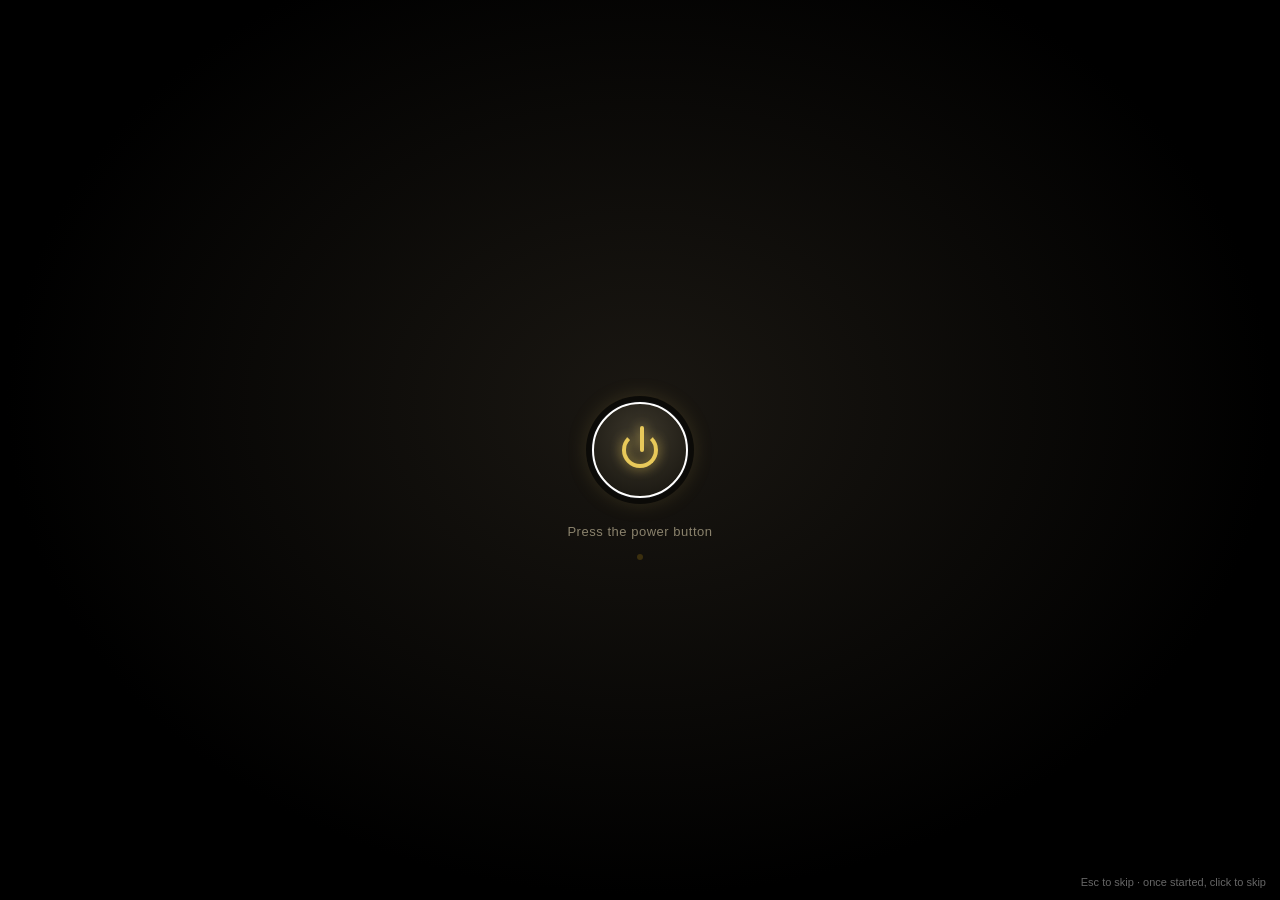
==== commit a36533e7: "The site lives in a 2010 browser window, boots on first visit, B mark and the mod's own sounds Co-Au" ====
--- a/index.html
+++ b/index.html
@@ -10,13 +10,31 @@
 <meta property="og:description" content="The wiki for The Backrooms Update 3.0.0, a NeoForge mod for Minecraft 1.21.1: The Remembering, the Keeper, Memarium, Buried Works and every recipe.">
 <meta property="og:type" content="website">
 <meta property="og:image" content="assets/shots/hero-pillars.jpg">
-<link rel="icon" href="data:image/svg+xml,%3Csvg xmlns='http://www.w3.org/2000/svg' viewBox='0 0 16 16' shape-rendering='crispEdges'%3E%3Crect width='16' height='16' fill='%230e0c08'/%3E%3Crect x='2' y='2' width='12' height='12' fill='%23dbcf9a'/%3E%3Crect x='5' y='5' width='6' height='11' fill='%230e0c08'/%3E%3C/svg%3E">
+<link rel="icon" type="image/png" href="assets/favicon-32.png">
+<link rel="apple-touch-icon" href="assets/apple-touch-icon.png">
 <link rel="stylesheet" href="assets/style.css">
+<script>try{if(sessionStorage.getItem("booted")!=="1"&&!matchMedia("(prefers-reduced-motion: reduce)").matches)document.documentElement.className+=" booting"}catch(e){}</script>
+
 </head>
 <body>
 <a class="skip" href="#main">Skip to the page</a>
+<div class="desktop">
+<div class="icons" aria-hidden="true">
+<a class="dicon" href="index.html" tabindex="-1"><img src="assets/b-logo.png" alt="" width="48" height="48"><span>The Backrooms Update</span></a>
+<a class="dicon" href="the-remembering.html" tabindex="-1"><img class="px" src="assets/icons/settled_lamp_on.png" alt="" width="48" height="48"><span>the_remembering.lnk</span></a>
+<a class="dicon" href="keeper.html" tabindex="-1"><img class="px" src="assets/icons/settled_heart.png" alt="" width="48" height="48"><span>DONT_LOOK.txt</span></a>
+<a class="dicon" href="crafting.html" tabindex="-1"><img class="px" src="assets/icons/memarium_ingot.png" alt="" width="48" height="48"><span>recipes</span></a>
+</div>
+<div class="window">
+<div class="titlebar"><img src="assets/b-logo.png" alt="" width="16" height="16"><span class="wtitle">The Backrooms Update Wiki - Remembering Explorer</span>
+<span class="caption" aria-hidden="true"><span class="cb min"></span><span class="cb max"></span><span class="cb close" title="Close"></span></span></div>
+<div class="navbar"><button class="nav-back" type="button" aria-label="Back" onclick="history.back()"></button><button class="nav-fwd" type="button" aria-label="Forward" onclick="history.forward()"></button>
+<div class="address"><img src="assets/b-logo.png" alt="" width="16" height="16"><span id="address">http://www.thebackroomsupdate.net/index.html</span></div>
+<span class="reload" aria-hidden="true"></span></div>
+<div class="tabstrip" aria-hidden="true"><span class="tab"><img src="assets/b-logo.png" alt="" width="16" height="16">The Backrooms Update Wiki</span><span class="tab new"></span></div>
+<div class="viewport" id="viewport">
 <div id="toppanel"><div class="in">
-<a id="logo" href="index.html"><img src="assets/logo.png" alt="The Backrooms Update" width="778" height="182"></a>
+<a id="logo" href="index.html"><img src="assets/logo.png" alt="The Backrooms Update" width="720" height="148"></a>
 <nav id="menu" aria-label="Main"><a class="menuItem here" href="index.html">Home</a><a class="menuItem" href="getting-in.html">Getting In</a><a class="menuItem" href="the-remembering.html">The Remembering</a><a class="menuItem" href="keeper.html">The Keeper</a><a class="menuItem" href="mobs.html">Mobs</a><a class="menuItem" href="items.html">Items</a><a class="menuItem" href="crafting.html">Crafting</a><a class="menuItem" href="faq.html">FAQ</a></nav>
 <a id="dl" href="https://www.curseforge.com/minecraft/search?search=The%20Backrooms%20Update">Download</a>
 </div></div>
@@ -83,6 +101,11 @@
 <p>The Backrooms Update 3.0.0 is made by MC_CREATIONS. <a href="https://github.com/maxwellcommer-hub/backrooms-wiki">Wiki source</a>. Every picture is from the game.</p>
 <p>Not an official Minecraft product. Not approved by or associated with Mojang or Microsoft. An unofficial fan retelling inspired by Kane Parsons' Backrooms, not affiliated with Kane Parsons or A24.</p>
 </div>
+</div>
+<div class="statusbar" aria-hidden="true"><span>Done</span><span class="zone">Internet | Protected Mode: Off</span><span>100%</span></div>
+</div>
+<div class="taskbar"><span class="orb" aria-hidden="true"></span><span class="task active"><img src="assets/b-logo.png" alt="" width="22" height="22"></span><span class="task"><img class="px" src="assets/icons/memarium_pickaxe.png" alt="" width="20" height="20"></span><button class="speaker" type="button" aria-label="Room tone on or off" aria-pressed="false" title="Room tone"><svg viewBox="0 0 20 20" aria-hidden="true"><path d="M3 7h3l5-4v14l-5-4H3z" fill="#fff"/><path class="waves" d="M13.5 7a4 4 0 0 1 0 6M15.5 4.5a7.5 7.5 0 0 1 0 11" fill="none" stroke="#fff" stroke-width="1.6"/><path class="mute" d="M13 7l5 6M18 7l-5 6" stroke="#fff" stroke-width="1.6"/></svg></button><span class="tray"><span id="clock">3:00 AM</span><span id="date">11/2/2026</span></span></div>
+</div>
 <script src="assets/site.js" defer></script>
 </body>
 </html>
--- a/assets/style.css
+++ b/assets/style.css
@@ -223,3 +223,133 @@
 .get-col p { margin: 8px 0 0; font-size: 13px; }
 .get-col .tiny { font-size: 11px; color: var(--text-dim); }
 .welcome .blurb { margin: 8px 0 22px; font-size: 13px; }
+
+/* ═══ The meta layer: the whole site lives in a 2010 browser window on a desktop ═══
+   Our own art throughout (no operating-system or browser logos): the wallpaper is a shot of The Remembering, the start
+   orb holds the Reinforced Iron door, the browser icon is the Stand-In. */
+html, body { height: 100%; }
+body { overflow: hidden; background: #111 url("shots/door-walked-out.jpg") center / cover no-repeat; image-rendering: auto; }
+.desktop { position: fixed; inset: 0; display: flex; flex-direction: column; }
+.icons { position: absolute; left: 14px; top: 14px; display: flex; flex-direction: column; gap: 14px; z-index: 1; }
+.dicon { width: 84px; display: flex; flex-direction: column; align-items: center; gap: 4px; text-decoration: none; padding: 4px 2px; border: 1px solid transparent; border-radius: 3px; }
+.dicon:hover { background: rgba(170, 200, 240, .3); border-color: rgba(200, 225, 255, .6); }
+.dicon img { width: 48px; height: 48px; filter: drop-shadow(1px 2px 2px rgba(0, 0, 0, .6)); }
+.dicon span { font: 12px "Segoe UI", Tahoma, Arial, sans-serif; color: #fff; text-align: center; text-shadow: 0 1px 2px #000, 0 0 4px #000; word-break: break-word; line-height: 1.25; }
+a.dicon:link, a.dicon:visited { color: #fff; }
+
+.window {
+  position: relative; z-index: 2; flex: 1; min-height: 0; display: flex; flex-direction: column;
+  width: min(1120px, calc(100% - 220px)); margin: 18px auto 10px;
+  background: rgba(150, 185, 220, .55); -webkit-backdrop-filter: blur(12px) saturate(1.4); backdrop-filter: blur(12px) saturate(1.4);
+  border: 1px solid rgba(0, 0, 0, .7); border-radius: 8px 8px 4px 4px;
+  box-shadow: inset 0 0 0 1px rgba(255, 255, 255, .55), 0 8px 30px rgba(0, 0, 0, .65);
+  padding: 0 7px 7px;
+}
+.titlebar { display: flex; align-items: center; gap: 7px; height: 30px; padding: 0 0 0 4px; }
+.wtitle { flex: 1; min-width: 0; overflow: hidden; white-space: nowrap; text-overflow: ellipsis; font: 13px "Segoe UI", Tahoma, Arial, sans-serif; color: #000; text-shadow: 0 0 9px #fff, 0 0 9px #fff, 0 0 4px #fff; }
+.caption { align-self: flex-start; display: flex; border: 1px solid rgba(0, 0, 0, .55); border-top: 0; border-radius: 0 0 5px 5px; overflow: hidden; box-shadow: inset 0 0 0 1px rgba(255, 255, 255, .5); }
+.cb { width: 27px; height: 19px; position: relative; background: linear-gradient(rgba(255, 255, 255, .6), rgba(255, 255, 255, .15) 50%, rgba(140, 170, 210, .3) 51%, rgba(255, 255, 255, .35)); border-left: 1px solid rgba(0, 0, 0, .35); }
+.cb.min { border-left: 0; }
+.cb.close { width: 46px; background: linear-gradient(#e9a99a, #d0715c 50%, #c4442a 51%, #d9785e); }
+.cb.min::after { content: ""; position: absolute; left: 9px; right: 9px; bottom: 5px; height: 3px; background: #fff; box-shadow: 0 0 0 1px rgba(0, 0, 0, .5); }
+.cb.max::after { content: ""; position: absolute; left: 8px; right: 8px; top: 4px; bottom: 5px; border: 1px solid #fff; border-top-width: 3px; box-shadow: 0 0 0 1px rgba(0, 0, 0, .45); }
+.cb.close::after { content: "\2715"; position: absolute; inset: 0; display: grid; place-items: center; font: bold 13px Arial, sans-serif; color: #fff; text-shadow: 0 0 2px #000; }
+.navbar { display: flex; align-items: center; gap: 4px; height: 36px; padding: 0 2px 4px; }
+.nav-back, .nav-fwd { flex: none; width: 30px; height: 30px; border-radius: 50%; border: 1px solid #1d3f73; cursor: pointer; position: relative;
+  background: radial-gradient(circle at 50% 30%, #bcd9fb, #3b7fd2 55%, #1d4f9a); box-shadow: inset 0 1px 1px rgba(255, 255, 255, .8), 0 1px 2px rgba(0, 0, 0, .4); }
+.nav-fwd { width: 26px; height: 26px; margin-left: -6px; }
+.nav-back::after, .nav-fwd::after { content: ""; position: absolute; top: 50%; left: 50%; width: 9px; height: 9px; border: solid #fff; border-width: 0 0 3px 3px; translate: -30% -50%; rotate: 45deg; filter: drop-shadow(0 0 1px rgba(0, 0, 0, .5)); }
+.nav-fwd::after { border-width: 3px 3px 0 0; translate: -70% -50%; width: 7px; height: 7px; }
+.address { flex: 1; min-width: 0; display: flex; align-items: center; gap: 6px; height: 24px; padding: 0 6px; margin-left: 4px; background: #fff; border: 1px solid #6d86a8; border-radius: 2px; box-shadow: inset 0 1px 2px rgba(0, 0, 0, .2); }
+.address span { overflow: hidden; white-space: nowrap; text-overflow: ellipsis; font: 13px "Segoe UI", Tahoma, Arial, sans-serif; color: #000; }
+.reload { width: 24px; height: 24px; border-radius: 2px; background: linear-gradient(#f4f8fd, #d4e2f2); border: 1px solid #6d86a8; position: relative; }
+.reload::after { content: "\21bb"; position: absolute; inset: 0; display: grid; place-items: center; font: bold 14px Arial, sans-serif; color: #2d6a2d; }
+.tabstrip { display: flex; align-items: flex-end; gap: 2px; height: 26px; padding: 0 2px; }
+.tab { display: flex; align-items: center; gap: 6px; max-width: 240px; height: 24px; padding: 0 10px; overflow: hidden; white-space: nowrap; text-overflow: ellipsis;
+  font: 12px "Segoe UI", Tahoma, Arial, sans-serif; color: #000; background: linear-gradient(#fdfeff, #dfe9f5); border: 1px solid #7d93b2; border-bottom: 0; border-radius: 4px 4px 0 0; }
+.tab.new { width: 30px; padding: 0; background: rgba(255, 255, 255, .35); }
+.viewport { flex: 1; min-height: 0; overflow: auto; overscroll-behavior: contain; scroll-padding-top: 12px;
+  background: var(--tile) url("bg-tile.png") 0 0 / 32px 32px; image-rendering: pixelated; border: 1px solid #6d86a8; }
+.viewport img { image-rendering: auto; }
+.viewport .px, .viewport #logo img, .viewport .gui, .viewport .render { image-rendering: pixelated; }
+.statusbar { display: flex; gap: 14px; align-items: center; height: 22px; padding: 0 6px; font: 12px "Segoe UI", Tahoma, Arial, sans-serif; color: #000; background: linear-gradient(#f0f4fa, #dce6f2); border: 1px solid #6d86a8; border-top: 0; }
+.statusbar .zone { margin-left: auto; }
+.taskbar { position: relative; z-index: 3; flex: none; height: 40px; display: flex; align-items: center; gap: 4px; padding: 0 6px 0 4px;
+  background: rgba(20, 30, 45, .72); -webkit-backdrop-filter: blur(10px); backdrop-filter: blur(10px); border-top: 1px solid rgba(255, 255, 255, .35); box-shadow: inset 0 1px 0 rgba(0, 0, 0, .6); }
+.orb { width: 38px; height: 38px; margin-right: 6px; border-radius: 50%; position: relative;
+  background: radial-gradient(circle at 50% 30%, rgba(255, 255, 255, .55), rgba(60, 40, 12, .9) 60%, #1b1208); box-shadow: inset 0 0 0 1px rgba(0, 0, 0, .6), 0 0 8px rgba(255, 210, 110, .45); }
+.orb::after { content: ""; position: absolute; inset: 7px; background: url("b-logo.png") center / contain no-repeat; filter: drop-shadow(0 1px 1px rgba(0, 0, 0, .6)); }
+.task { width: 56px; height: 36px; display: grid; place-items: center; border-radius: 3px; border: 1px solid rgba(255, 255, 255, .25); background: rgba(255, 255, 255, .08); }
+.task.active { background: linear-gradient(rgba(255, 255, 255, .35), rgba(255, 255, 255, .12) 50%, rgba(255, 255, 255, .05)); border-color: rgba(255, 255, 255, .5); }
+.tray { margin-left: auto; display: flex; flex-direction: column; align-items: center; font: 12px "Segoe UI", Tahoma, Arial, sans-serif; color: #fff; line-height: 1.3; padding: 0 8px; }
+.viewport .footer { margin-bottom: 0; }
+
+@media (max-width: 1000px) {
+  .icons { display: none; }
+  .window { width: calc(100% - 16px); margin: 8px auto 6px; }
+}
+@media (max-width: 760px) {
+  .window { width: 100%; margin: 0; border-radius: 0; padding: 0 4px 4px; }
+  .tabstrip, .statusbar, .reload { display: none; }
+  .titlebar { height: 26px; }
+  .cb { width: 22px; height: 16px; } .cb.close { width: 36px; }
+  .taskbar { height: 34px; }
+  .orb { width: 30px; height: 30px; } .orb::after { inset: 5px; }
+  .task { width: 44px; height: 30px; }
+}
+
+/* ═══ Boot: once per visit the computer starts up before the desktop shows ═══ */
+.boot { position: fixed; inset: 0; z-index: 100; background: #000; color: #c0c0c0; cursor: pointer; overflow: hidden; }
+.boot.out { opacity: 0; transition: opacity .7s ease; pointer-events: none; }
+.boot .stage { position: absolute; inset: 0; display: none; }
+.boot .stage.on { display: block; }
+.boot .bios { padding: 4vh 4vw; font: clamp(11px, 1.9vw, 17px)/1.45 "Lucida Console", "Courier New", monospace; white-space: pre-wrap; }
+.boot .bios .hi { color: #fff; }
+.boot .bios .ok { color: #e8c95a; }
+.boot .bios .bar { position: absolute; left: 4vw; right: 4vw; bottom: 4vh; display: flex; justify-content: space-between; gap: 12px; color: #fff; }
+.boot .start { display: none; place-items: center; }
+.boot .start.on { display: grid; }
+.boot .start .mark { position: relative; width: 120px; height: 120px; }
+.boot .start .dot { position: absolute; left: 50%; top: 50%; width: 22px; height: 22px; margin: -11px; border-radius: 50%;
+  background: radial-gradient(circle, #fff6c8, #e2c24a 45%, rgba(226, 194, 74, 0) 70%); filter: blur(.5px); animation: converge 2.2s cubic-bezier(.5, 0, .2, 1) forwards; }
+.boot .start .dot:nth-child(1) { --x: -140px; --y: -90px; }
+.boot .start .dot:nth-child(2) { --x: 150px; --y: -70px; animation-delay: .1s; }
+.boot .start .dot:nth-child(3) { --x: -120px; --y: 110px; animation-delay: .2s; }
+.boot .start .dot:nth-child(4) { --x: 130px; --y: 100px; animation-delay: .3s; }
+@keyframes converge { 0% { transform: translate(var(--x), var(--y)) scale(.4); opacity: 0; } 25% { opacity: 1; } 70% { transform: translate(0, 0) scale(1.5); opacity: 1; } 100% { transform: translate(0, 0) scale(2.6); opacity: 0; } }
+.boot .start .door { position: absolute; inset: 22px 30px; opacity: 0; animation: doorin .8s 1.5s ease forwards; }
+.boot .start .door svg { width: 100%; height: 100%; fill: #e2c24a; filter: drop-shadow(0 0 10px rgba(255, 220, 120, .8)); }
+@keyframes doorin { from { opacity: 0; transform: scale(.85); } to { opacity: 1; transform: none; } }
+.boot .start p { position: absolute; left: 0; right: 0; top: calc(50% + 100px); text-align: center; margin: 0; font: 20px "Segoe UI", Tahoma, Arial, sans-serif; color: #fff; opacity: 0; animation: doorin .6s .4s ease forwards; letter-spacing: .02em; }
+.boot .start small { position: absolute; left: 0; right: 0; bottom: 6vh; text-align: center; font: 12px "Segoe UI", Tahoma, Arial, sans-serif; color: #777; }
+.boot .welcome { display: none; place-items: center; background: radial-gradient(ellipse at 50% 40%, #6b5a22 0%, #2e260f 55%, #120f06 100%); }
+.boot .welcome.on { display: grid; }
+.boot .welcome .who { display: flex; flex-direction: column; align-items: center; gap: 18px; color: #fff; font: 300 clamp(26px, 6vw, 40px) "Segoe UI", Tahoma, Arial, sans-serif; text-shadow: 0 2px 8px rgba(0, 0, 0, .6); }
+.boot .welcome .tile { width: 112px; height: 112px; padding: 10px; border-radius: 8px; background: linear-gradient(rgba(255, 255, 255, .55), rgba(255, 255, 255, .15)); box-shadow: 0 0 0 1px rgba(255, 255, 255, .6), 0 6px 18px rgba(0, 0, 0, .5); }
+.boot .welcome .tile img { width: 100%; height: 100%; image-rendering: pixelated; background: #24201b; border-radius: 3px; }
+.boot .welcome .spin { display: flex; align-items: center; gap: 12px; font-size: clamp(20px, 4.5vw, 28px); }
+.boot .welcome .ring { width: 26px; height: 26px; border-radius: 50%; border: 3px solid rgba(255, 255, 255, .25); border-top-color: #fff; animation: spin .9s linear infinite; }
+@keyframes spin { to { rotate: 360deg; } }
+.boot .skip-hint { position: absolute; right: 14px; bottom: 12px; font: 11px "Segoe UI", Tahoma, Arial, sans-serif; color: #666; }
+.desktop.waking { opacity: 0; }
+.desktop { transition: opacity .7s ease; }
+html.booting body { background: #000; }
+html.booting .desktop { opacity: 0; }
+
+.speaker { flex: none; width: 26px; height: 26px; margin-left: auto; border: 0; border-radius: 3px; background: none; cursor: pointer; position: relative; }
+.speaker:hover { background: rgba(255, 255, 255, .15); }
+.speaker svg { width: 20px; height: 20px; display: block; margin: auto; }
+.speaker .waves { display: none; }
+.speaker.on .waves { display: inline; }
+.speaker.on .mute { display: none; }
+.speaker + .tray { margin-left: 0; }
+.cb.close { cursor: pointer; }
+.boot .power { display: none; place-items: center; background: radial-gradient(ellipse at 50% 45%, #1a1712, #000 70%); }
+.boot .power.on { display: grid; }
+.boot .power-btn { width: 96px; height: 96px; border-radius: 50%; border: 2px solid #3a3326; background: radial-gradient(circle at 50% 35%, #3d382c, #14120d); box-shadow: 0 0 0 6px #0b0a07, 0 0 24px rgba(232, 201, 90, .25); cursor: pointer; position: relative; }
+.boot .power-btn::before { content: ""; position: absolute; inset: 28px; border: 4px solid #e8c95a; border-top-color: transparent; border-radius: 50%; filter: drop-shadow(0 0 6px rgba(232, 201, 90, .8)); }
+.boot .power-btn::after { content: ""; position: absolute; left: 46px; top: 22px; width: 4px; height: 26px; background: #e8c95a; border-radius: 2px; filter: drop-shadow(0 0 6px rgba(232, 201, 90, .8)); }
+.boot .power-btn:hover { box-shadow: 0 0 0 6px #0b0a07, 0 0 36px rgba(232, 201, 90, .45); }
+.boot .power p { position: absolute; left: 0; right: 0; top: calc(50% + 74px); margin: 0; text-align: center; font: 13px "Segoe UI", Tahoma, Arial, sans-serif; color: #8a826c; letter-spacing: .04em; }
+.boot .power .led { position: absolute; left: 50%; top: calc(50% + 104px); width: 6px; height: 6px; margin-left: -3px; border-radius: 50%; background: #3b2f0e; }
+.boot .start .blogo { position: absolute; inset: 6px 14px; opacity: 0; animation: doorin .8s 1.5s ease forwards; background: url("b-logo.png") center / contain no-repeat; filter: drop-shadow(0 0 14px rgba(255, 220, 120, .55)); }
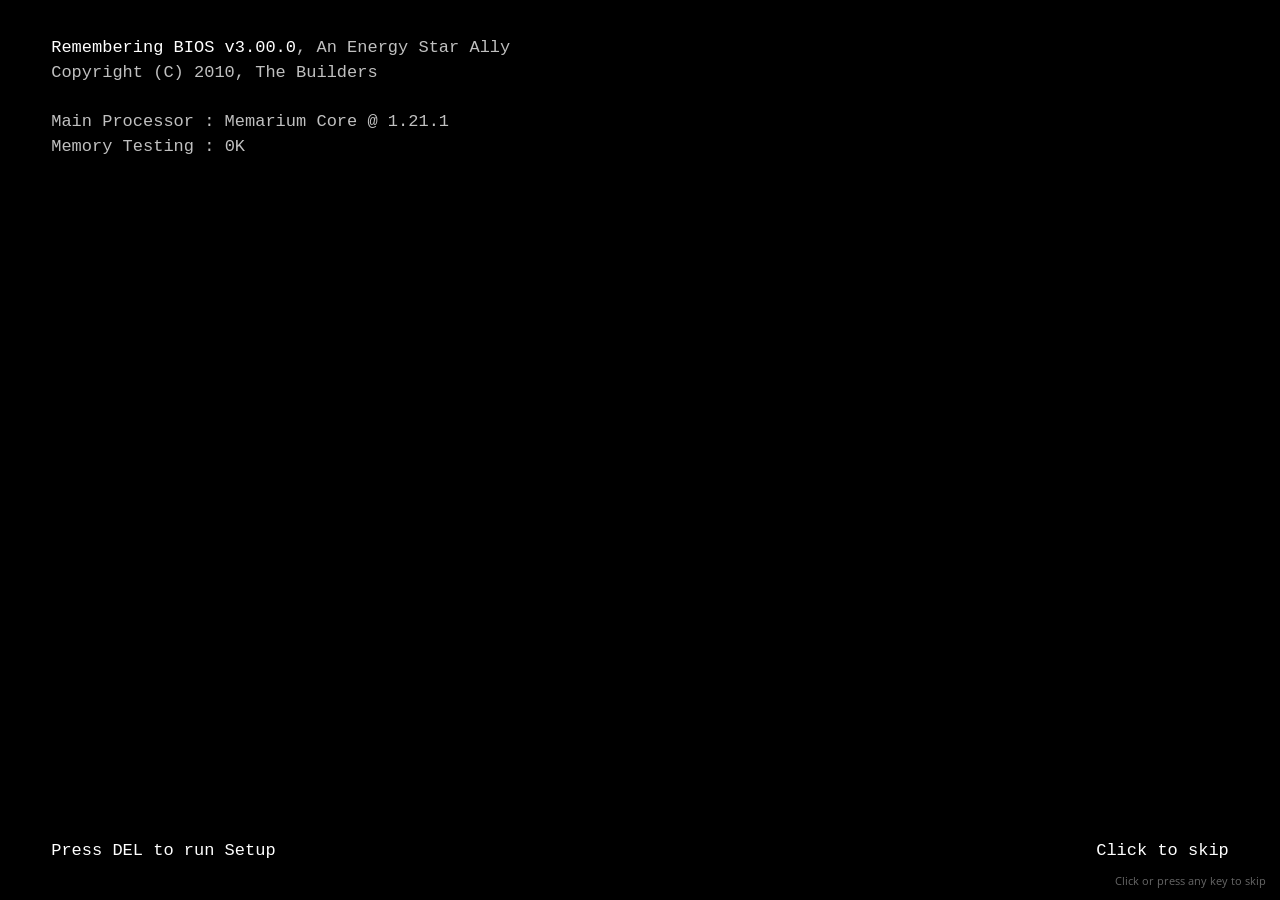
==== commit b5a840ff: "Works like a Windows 7 desktop; every picture retaken in game from standing height; AI-writing check" ====
--- a/index.html
+++ b/index.html
@@ -9,29 +9,26 @@
 <meta property="og:title" content="The Backrooms Update Wiki">
 <meta property="og:description" content="The wiki for The Backrooms Update 3.0.0, a NeoForge mod for Minecraft 1.21.1: The Remembering, the Keeper, Memarium, Buried Works and every recipe.">
 <meta property="og:type" content="website">
-<meta property="og:image" content="assets/shots/hero-pillars.jpg">
+<meta property="og:image" content="assets/shots/rem-high-floors.jpg">
 <link rel="icon" type="image/png" href="assets/favicon-32.png">
 <link rel="apple-touch-icon" href="assets/apple-touch-icon.png">
-<link rel="stylesheet" href="assets/style.css">
-<script>try{if(sessionStorage.getItem("booted")!=="1"&&!matchMedia("(prefers-reduced-motion: reduce)").matches)document.documentElement.className+=" booting"}catch(e){}</script>
+<link rel="preconnect" href="https://fonts.googleapis.com">
+<link rel="preconnect" href="https://fonts.gstatic.com" crossorigin>
+<link rel="stylesheet" href="https://fonts.googleapis.com/css2?family=Open+Sans:wght@400;600&amp;display=swap">
+<link rel="stylesheet" href="assets/style.css?v=202611021413">
+<script>(function(){var d=document.documentElement;try{if(sessionStorage.getItem("booted")!=="1"&&!matchMedia("(prefers-reduced-motion: reduce)").matches)d.classList.add("booting");if(localStorage.getItem("maxed")==="1")d.classList.add("win-max");var g=JSON.parse(sessionStorage.getItem("wingeo")||"null");if(g&&g.w>200&&g.h>200){d.classList.add("win-placed");d.style.setProperty("--wx",g.x+"px");d.style.setProperty("--wy",g.y+"px");d.style.setProperty("--ww",g.w+"px");d.style.setProperty("--wh",g.h+"px");}var w=localStorage.getItem("wall");if(w&&/^assets\/shots\/[a-z0-9-]+\.jpg$/.test(w))d.style.setProperty("--wall","url(\""+w+"\")");}catch(e){}})();</script>
 
 </head>
 <body>
 <a class="skip" href="#main">Skip to the page</a>
-<div class="desktop">
-<div class="icons" aria-hidden="true">
-<a class="dicon" href="index.html" tabindex="-1"><img src="assets/b-logo.png" alt="" width="48" height="48"><span>The Backrooms Update</span></a>
-<a class="dicon" href="the-remembering.html" tabindex="-1"><img class="px" src="assets/icons/settled_lamp_on.png" alt="" width="48" height="48"><span>the_remembering.lnk</span></a>
-<a class="dicon" href="keeper.html" tabindex="-1"><img class="px" src="assets/icons/settled_heart.png" alt="" width="48" height="48"><span>DONT_LOOK.txt</span></a>
-<a class="dicon" href="crafting.html" tabindex="-1"><img class="px" src="assets/icons/memarium_ingot.png" alt="" width="48" height="48"><span>recipes</span></a>
-</div>
-<div class="window">
-<div class="titlebar"><img src="assets/b-logo.png" alt="" width="16" height="16"><span class="wtitle">The Backrooms Update Wiki - Remembering Explorer</span>
-<span class="caption" aria-hidden="true"><span class="cb min"></span><span class="cb max"></span><span class="cb close" title="Close"></span></span></div>
-<div class="navbar"><button class="nav-back" type="button" aria-label="Back" onclick="history.back()"></button><button class="nav-fwd" type="button" aria-label="Forward" onclick="history.forward()"></button>
-<div class="address"><img src="assets/b-logo.png" alt="" width="16" height="16"><span id="address">http://www.thebackroomsupdate.net/index.html</span></div>
-<span class="reload" aria-hidden="true"></span></div>
-<div class="tabstrip" aria-hidden="true"><span class="tab"><img src="assets/b-logo.png" alt="" width="16" height="16">The Backrooms Update Wiki</span><span class="tab new"></span></div>
+<div class="desktop" id="desktop">
+<ul class="icons" aria-label="Desktop"><li><a class="dicon" href="index.html"><img src="assets/b-logo.png" alt="" width="48" height="48"><span>The Backrooms Update</span></a></li><li><a class="dicon" href="the-remembering.html"><img class="px" src="assets/icons/settled_lamp_on.png" alt="" width="48" height="48"><span>The Remembering</span></a></li><li><a class="dicon" href="keeper.html"><img class="px" src="assets/icons/settled_heart.png" alt="" width="48" height="48"><span>DONT_LOOK.txt</span></a></li><li><a class="dicon" href="crafting.html"><img class="px" src="assets/icons/memarium_ingot.png" alt="" width="48" height="48"><span>Recipes</span></a></li><li><a class="dicon" href="buried-works.html"><img class="px" src="assets/icons/map_buried_works.png" alt="" width="48" height="48"><span>Buried Works</span></a></li></ul>
+<div class="window" id="win">
+<div class="titlebar" id="titlebar"><img class="ticon" src="assets/b-logo.png" alt="" width="16" height="16"><span class="wtitle">The Backrooms Update Wiki - Remembering Explorer</span>
+<span class="caption"><button class="cb min" type="button" aria-label="Minimize" data-tip="Minimize"></button><button class="cb max" type="button" aria-label="Maximize" data-tip="Maximize"></button><button class="cb close" type="button" aria-label="Close" data-tip="Close"></button></span></div>
+<div class="navbar"><button class="nav-back" type="button" aria-label="Back" data-tip="Back"></button><button class="nav-fwd" type="button" aria-label="Forward" data-tip="Forward"></button>
+<form class="address" action="index.html"><img src="assets/b-logo.png" alt="" width="16" height="16"><input id="address" name="go" value="http://www.thebackroomsupdate.net/index.html" aria-label="Address" spellcheck="false" autocomplete="off"><button class="go" type="submit" aria-label="Go to" data-tip="Go to">&#8594;</button></form><button class="reload" type="button" aria-label="Refresh" data-tip="Refresh (F5)"></button></div>
+<div class="tabstrip"><span class="tab"><img src="assets/b-logo.png" alt="" width="16" height="16"><span class="tab-t">The Backrooms Update Wiki</span><button class="tab-x" type="button" aria-label="Close tab" data-tip="Close Tab"></button></span><a class="tab new" href="index.html" target="_blank" rel="noopener" aria-label="New tab" data-tip="New Tab (Ctrl+T)"></a></div>
 <div class="viewport" id="viewport">
 <div id="toppanel"><div class="in">
 <a id="logo" href="index.html"><img src="assets/logo.png" alt="The Backrooms Update" width="720" height="148"></a>
@@ -42,7 +39,7 @@
 <div id="left" class="home">
 <article id="main">
 <div class="home-top">
-<div class="player"><img src="assets/shots/door-walked-out.jpg" alt="Office floors with yellow walls and pillars stretching away." width="1280" height="720"><div class="controls" aria-hidden="true"><span class="play"></span><span class="track"></span><span>0:47 / 2:20</span></div></div>
+<div class="player"><video id="walk" src="assets/video/walk.mp4" poster="assets/video/walk.jpg" preload="auto" playsinline muted loop autoplay width="1280" height="720" aria-label="A walk down an office hall in The Remembering"></video><div class="controls"><button class="play" type="button" aria-label="Play" title="Play"></button><input class="track" type="range" min="0" max="1000" value="0" aria-label="Seek"><span class="time">0:00 / 0:00</span><button class="vol" type="button" aria-label="Sound on" title="Sound"></button><button class="full" type="button" aria-label="Full screen" title="Full screen"></button></div></div>
 <div class="get-col"><img class="render" src="assets/stand-in-render.png" alt="The Stand-In" width="192" height="192">
 <a class="button gel" href="https://www.curseforge.com/minecraft/search?search=The%20Backrooms%20Update">Download now!</a>
 <p><b>The Backrooms Update 3.0.0</b><br>for Minecraft 1.21.1 &middot; <a href="faq.html">NeoForge</a></p>
@@ -102,10 +99,34 @@
 <p>Not an official Minecraft product. Not approved by or associated with Mojang or Microsoft. An unofficial fan retelling inspired by Kane Parsons' Backrooms, not affiliated with Kane Parsons or A24.</p>
 </div>
 </div>
-<div class="statusbar" aria-hidden="true"><span>Done</span><span class="zone">Internet | Protected Mode: Off</span><span>100%</span></div>
+<div class="statusbar"><span class="status" id="status">Done</span><span class="progress" hidden><span></span></span><span class="zone">Internet | Protected Mode: Off</span><span class="zoom">100%</span><span class="grip" aria-hidden="true"></span></div>
+<span class="rs rs-e" aria-hidden="true"></span><span class="rs rs-s" aria-hidden="true"></span><span class="rs rs-se" aria-hidden="true"></span>
 </div>
-<div class="taskbar"><span class="orb" aria-hidden="true"></span><span class="task active"><img src="assets/b-logo.png" alt="" width="22" height="22"></span><span class="task"><img class="px" src="assets/icons/memarium_pickaxe.png" alt="" width="20" height="20"></span><button class="speaker" type="button" aria-label="Room tone on or off" aria-pressed="false" title="Room tone"><svg viewBox="0 0 20 20" aria-hidden="true"><path d="M3 7h3l5-4v14l-5-4H3z" fill="#fff"/><path class="waves" d="M13.5 7a4 4 0 0 1 0 6M15.5 4.5a7.5 7.5 0 0 1 0 11" fill="none" stroke="#fff" stroke-width="1.6"/><path class="mute" d="M13 7l5 6M18 7l-5 6" stroke="#fff" stroke-width="1.6"/></svg></button><span class="tray"><span id="clock">3:00 AM</span><span id="date">11/2/2026</span></span></div>
+<div class="snap" aria-hidden="true"></div>
+<button class="reopen" type="button">Remembering Explorer is closed.<br>Double-click <b>The Backrooms Update</b> on the desktop, or click here, to open it again.</button>
+<div class="startmenu" id="startmenu" hidden>
+<div class="sm-left"><ul class="sm-programs"><li class="sm-head">Start</li><li><a href="index.html"><img class="px" src="assets/icons/memarium_ingot.png" alt="" width="16" height="16">Home</a></li><li><a href="getting-in.html"><img class="px" src="assets/icons/gateway.png" alt="" width="16" height="16">Getting In</a></li><li class="sm-head">The dimension</li><li><a href="the-remembering.html"><img class="px" src="assets/icons/settled_lamp_on.png" alt="" width="16" height="16">The Remembering</a></li><li><a href="rules.html"><img class="px" src="assets/icons/memarium_pickaxe.png" alt="" width="16" height="16">Rules of the dimension</a></li><li><a href="insanity.html"><img class="px" src="assets/icons/insanity.png" alt="" width="16" height="16">Insanity</a></li><li><a href="refuges.html"><img class="px" src="assets/icons/memento.png" alt="" width="16" height="16">Refuges</a></li><li class="sm-head">What lives there</li><li><a href="mobs.html"><img class="px" src="assets/icons/settled_lichen.png" alt="" width="16" height="16">Mobs</a></li><li><a href="keeper.html"><img class="px" src="assets/icons/settled_heart.png" alt="" width="16" height="16">The Keeper</a></li><li><a href="buried-works.html"><img class="px" src="assets/icons/map_buried_works.png" alt="" width="16" height="16">Buried Works</a></li><li class="sm-head">Reference</li><li><a href="items.html"><img class="px" src="assets/icons/snapshot.png" alt="" width="16" height="16">Items and blocks</a></li><li><a href="crafting.html"><img class="px" src="assets/icons/remembered_upgrade_smithing_template.png" alt="" width="16" height="16">Crafting</a></li><li><a href="config.html"><span class="nav-dot" aria-hidden="true"></span>Config</a></li><li><a href="commands.html"><span class="nav-dot" aria-hidden="true"></span>Commands</a></li><li><a href="faq.html"><span class="nav-dot" aria-hidden="true"></span>FAQ and compatibility</a></li></ul><div class="sm-results" hidden></div>
+<div class="sm-search"><input id="sm-search" type="search" placeholder="Search the wiki" aria-label="Search the wiki" autocomplete="off"></div></div>
+<div class="sm-right"><img class="sm-user" src="assets/b-logo.png" alt="" width="48" height="48">
+<a href="index.html">The Backrooms Update</a><a href="getting-in.html">Getting In</a><a href="items.html">Items and blocks</a><a href="crafting.html">Crafting</a><a href="faq.html">FAQ</a>
+<span class="sm-sep"></span><a href="https://www.curseforge.com/minecraft/mc-mods/minecraft-backrooms-update" target="_blank" rel="noopener">Download</a><a href="https://github.com/maxwellcommer-hub/backrooms-wiki" target="_blank" rel="noopener">Wiki source</a>
+<div class="sm-power"><button class="shutdown" type="button">Shut down</button><button class="sm-more" type="button" aria-label="More power options" aria-expanded="false" data-tip="More options"></button>
+<div class="sm-powermenu" hidden><button type="button" data-power="restart">Restart</button><button type="button" data-power="shutdown">Shut down</button></div></div></div>
 </div>
-<script src="assets/site.js" defer></script>
+<div class="ctxmenu" id="ctxmenu" hidden><button type="button" data-cmd="refresh">Refresh</button><button type="button" data-cmd="wallpaper">Next desktop background</button><span class="cm-sep"></span><button type="button" data-cmd="open">Open Remembering Explorer</button><button type="button" data-cmd="desktop">Show desktop</button></div>
+<div class="flyout cal" id="calendar" hidden></div>
+<div class="flyout volfly" id="volume" hidden><span class="vol-label">Room tone</span><input class="vol-range" type="range" min="0" max="100" value="25" aria-label="Room tone volume" orient="vertical"><button class="vol-mute" type="button" aria-label="Mute" data-tip="Mute"></button></div>
+<div class="peek" id="peek" hidden></div>
+<div class="tip" id="tip" role="tooltip" hidden></div>
+<div class="taskbar" id="taskbar">
+<button class="orb" type="button" aria-label="Start" aria-expanded="false" aria-controls="startmenu" data-tip="Start"></button>
+<a class="task pin" href="https://www.curseforge.com/minecraft/mc-mods/minecraft-backrooms-update" target="_blank" rel="noopener" aria-label="Download The Backrooms Update" data-tip="Download The Backrooms Update"><img class="px" src="assets/icons/memarium_pickaxe.png" alt="" width="22" height="22"></a>
+<button class="task app" type="button" aria-label="Remembering Explorer"><img src="assets/b-logo.png" alt="" width="24" height="24"></button>
+<div class="tray"><button class="speaker" type="button" aria-label="Room tone" aria-pressed="false" data-tip="Room tone"><svg viewBox="0 0 20 20" aria-hidden="true"><path d="M3 7h3l5-4v14l-5-4H3z" fill="#fff"/><path class="waves" d="M13.5 7a4 4 0 0 1 0 6M15.5 4.5a7.5 7.5 0 0 1 0 11" fill="none" stroke="#fff" stroke-width="1.6"/><path class="mute" d="M13 7l5 6M18 7l-5 6" stroke="#fff" stroke-width="1.6"/></svg></button>
+<button class="clock" type="button" aria-label="Date and time"><span id="clock">12:00 PM</span><span id="date">11/2/2026</span></button>
+<button class="showdesk" type="button" aria-label="Show desktop" data-tip="Show desktop"></button></div>
+</div>
+</div>
+<script src="assets/site.js?v=202611021413" defer></script>
 </body>
 </html>
--- a/assets/style.css
+++ b/assets/style.css
@@ -89,11 +89,6 @@
 .gallery .shot { margin: 0; }
 .gallery.g2 { grid-template-columns: repeat(2, minmax(0, 1fr)); }
 .gallery.g3 { grid-template-columns: repeat(3, minmax(0, 1fr)); }
-.lightbox { padding: 0; border: 3px solid #000; background: #000; color: var(--text); max-width: 96vw; }
-.lightbox::backdrop { background: rgba(0, 0, 0, .85); }
-.lightbox img { display: block; max-width: 100%; max-height: 86vh; image-rendering: auto; }
-.lightbox p { margin: 0; padding: 6px 8px; font-size: 12px; }
-.lightbox button { position: absolute; right: 6px; top: 6px; font: bold 12px Arial, sans-serif; }
 
 /* panels: the side boxes, notes, tables and cards share the same dark rounded box */
 .box, .callout, .item-card, .recipe, .table-wrap, .depth-row { background: var(--panel); border: 1px solid var(--panel-line); border-radius: 5px; }
@@ -190,14 +185,26 @@
 .footer { margin-top: 30px; padding: 10px; text-align: center; font-size: 12px; background: #111; color: var(--text-dim); }
 .footer p { margin: 2px auto; max-width: 900px; }
 
-@media (max-width: 760px) {
+
+/* home: the "video" and the download column, the way the front page had them */
+.home-top { display: flex; gap: 20px; align-items: flex-start; margin-bottom: 8px; }
+.player { flex: 1; min-width: 0; background: #000; border: 1px solid #000; box-shadow: 0 0 0 1px #3a3833; }
+.player img { display: block; width: 100%; }
+.get-col { width: 250px; flex: none; text-align: center; }
+.get-col .render { display: block; margin: 0 auto 10px; width: 180px; image-rendering: pixelated; }
+.get-col p { margin: 8px 0 0; font-size: 13px; }
+.get-col .tiny { font-size: 11px; color: var(--text-dim); }
+.welcome .blurb { margin: 8px 0 22px; font-size: 13px; }
+
+@container page (max-width: 760px) {
   #toppanel { height: auto; }
   #toppanel .in { height: auto; flex-wrap: wrap; gap: 6px 14px; padding: 6px 10px 8px; }
   #logo { height: auto; margin: 0; }
   #logo img { width: 200px; }
   #menu { order: 3; width: 100%; gap: 6px 14px; flex-wrap: wrap; white-space: normal; }
   a.menuItem { font-size: 14px; }
-  #content { flex-direction: column; margin-top: 14px; }
+  #content { flex-direction: column; align-items: stretch; margin-top: 14px; }
+  #left { width: 100%; }
   #right { width: 100%; }
   .gallery.g2, .gallery.g3, .item-grid, .recipes { grid-template-columns: minmax(0, 1fr); }
   table.three, table.three tbody, table.three tr, table.three td { display: block; width: 100%; padding: 0 0 10px; }
@@ -210,95 +217,235 @@
   #content { padding: 0 8px; }
 }
 
-/* home: the "video" and the download column, the way the front page had them */
-.home-top { display: flex; gap: 20px; align-items: flex-start; margin-bottom: 8px; }
-.player { flex: 1; min-width: 0; background: #000; border: 1px solid #000; box-shadow: 0 0 0 1px #3a3833; }
-.player img { display: block; width: 100%; }
-.player .controls { display: flex; align-items: center; gap: 8px; height: 26px; padding: 0 8px; background: linear-gradient(#3b3b3b, #1d1d1d); border-top: 1px solid #555; font: 11px Arial, sans-serif; color: #bbb; }
-.player .play { width: 0; height: 0; border-left: 9px solid #ddd; border-top: 6px solid transparent; border-bottom: 6px solid transparent; }
-.player .track { flex: 1; height: 6px; background: #444; border: 1px solid #222; border-radius: 3px; position: relative; }
-.player .track::before { content: ""; position: absolute; left: 0; top: 0; bottom: 0; width: 34%; background: linear-gradient(#f7d75a, #c99a1c); border-radius: 3px; }
-.get-col { width: 250px; flex: none; text-align: center; }
-.get-col .render { display: block; margin: 0 auto 10px; width: 180px; image-rendering: pixelated; }
-.get-col p { margin: 8px 0 0; font-size: 13px; }
-.get-col .tiny { font-size: 11px; color: var(--text-dim); }
-.welcome .blurb { margin: 8px 0 22px; font-size: 13px; }
-
-/* ═══ The meta layer: the whole site lives in a 2010 browser window on a desktop ═══
-   Our own art throughout (no operating-system or browser logos): the wallpaper is a shot of The Remembering, the start
-   orb holds the Reinforced Iron door, the browser icon is the Stand-In. */
+/* ═══════════════════════════════════════════════════════════════════════════════════════════════════════════════
+   The meta layer: the whole site lives in a 2010 browser window on a desktop, and behaves like one. Our own art
+   throughout (no operating-system or browser logos): the B is the start orb and the browser, the wallpaper is The
+   Remembering. The page inside the window reflows to the window's width (container queries), not the screen's.
+   ═══════════════════════════════════════════════════════════════════════════════════════════════════════════════ */
+:root { --ui: "Segoe UI", "Open Sans", Tahoma, Arial, sans-serif; --bar-h: 40px; --glass: rgba(158, 190, 222, .62); --glass-in: rgba(190, 205, 220, .5); }
+@view-transition { navigation: auto; }
+::view-transition-old(root), ::view-transition-new(root) { animation-duration: .16s; }
 html, body { height: 100%; }
-body { overflow: hidden; background: #111 url("shots/door-walked-out.jpg") center / cover no-repeat; image-rendering: auto; }
-.desktop { position: fixed; inset: 0; display: flex; flex-direction: column; }
-.icons { position: absolute; left: 14px; top: 14px; display: flex; flex-direction: column; gap: 14px; z-index: 1; }
-.dicon { width: 84px; display: flex; flex-direction: column; align-items: center; gap: 4px; text-decoration: none; padding: 4px 2px; border: 1px solid transparent; border-radius: 3px; }
-.dicon:hover { background: rgba(170, 200, 240, .3); border-color: rgba(200, 225, 255, .6); }
+body { overflow: hidden; background: #0e0c08 var(--wall, url("shots/door-walked-out.jpg")) center / cover no-repeat; image-rendering: auto; }
+.desktop { position: fixed; inset: 0; overflow: hidden; transition: opacity .7s ease; user-select: none; -webkit-user-select: none; }
+.desktop.waking, html.booting .desktop { opacity: 0; }
+html.booting body { background: #000; }
+.viewport, .viewport * { user-select: text; -webkit-user-select: text; }
+.window button, .taskbar button, .startmenu button, .ctxmenu button, .flyout button, .reopen, .lightbox button { font: inherit; color: inherit; margin: 0; cursor: pointer; }
+
+/* desktop icons: one click selects, two open (one tap on a touch screen) */
+.icons { position: absolute; left: 10px; top: 10px; margin: 0; padding: 0; list-style: none; display: grid; grid-auto-flow: row; gap: 6px; z-index: 1; }
+.icons li { margin: 0; padding: 0; }
+.icons li::before { display: none; }
+a.dicon, a.dicon:link, a.dicon:visited { width: 92px; display: flex; flex-direction: column; align-items: center; gap: 3px; padding: 4px 2px 5px; text-decoration: none; color: #fff; border: 1px solid transparent; border-radius: 3px; outline: 0; }
+.dicon:hover { background: rgba(140, 180, 235, .22); border-color: rgba(190, 220, 255, .45); }
+.dicon.sel, .dicon:focus-visible { background: rgba(110, 160, 230, .42); border-color: rgba(190, 220, 255, .8); }
 .dicon img { width: 48px; height: 48px; filter: drop-shadow(1px 2px 2px rgba(0, 0, 0, .6)); }
-.dicon span { font: 12px "Segoe UI", Tahoma, Arial, sans-serif; color: #fff; text-align: center; text-shadow: 0 1px 2px #000, 0 0 4px #000; word-break: break-word; line-height: 1.25; }
-a.dicon:link, a.dicon:visited { color: #fff; }
-
+.dicon span { font: 12px/1.25 var(--ui); text-align: center; text-shadow: 0 1px 2px #000, 0 0 3px #000; overflow-wrap: break-word; }
+
+/* the window */
 .window {
-  position: relative; z-index: 2; flex: 1; min-height: 0; display: flex; flex-direction: column;
-  width: min(1120px, calc(100% - 220px)); margin: 18px auto 10px;
-  background: rgba(150, 185, 220, .55); -webkit-backdrop-filter: blur(12px) saturate(1.4); backdrop-filter: blur(12px) saturate(1.4);
-  border: 1px solid rgba(0, 0, 0, .7); border-radius: 8px 8px 4px 4px;
-  box-shadow: inset 0 0 0 1px rgba(255, 255, 255, .55), 0 8px 30px rgba(0, 0, 0, .65);
-  padding: 0 7px 7px;
+  position: absolute; z-index: 2; display: flex; flex-direction: column;
+  left: 50%; top: 14px; translate: -50% 0; width: min(1120px, calc(100% - 210px)); height: calc(100% - var(--bar-h) - 24px);
+  padding: 0 7px 7px; background: var(--glass); -webkit-backdrop-filter: blur(14px) saturate(1.5); backdrop-filter: blur(14px) saturate(1.5);
+  border: 1px solid rgba(0, 0, 0, .72); border-radius: 8px 8px 5px 5px;
+  box-shadow: inset 0 0 0 1px rgba(255, 255, 255, .55), inset 0 1px 0 rgba(255, 255, 255, .8), 0 10px 34px rgba(0, 0, 0, .7);
 }
-.titlebar { display: flex; align-items: center; gap: 7px; height: 30px; padding: 0 0 0 4px; }
-.wtitle { flex: 1; min-width: 0; overflow: hidden; white-space: nowrap; text-overflow: ellipsis; font: 13px "Segoe UI", Tahoma, Arial, sans-serif; color: #000; text-shadow: 0 0 9px #fff, 0 0 9px #fff, 0 0 4px #fff; }
+html.win-placed .window { left: var(--wx); top: var(--wy); width: var(--ww); height: var(--wh); translate: none; }
+html.win-max .window { left: 0; top: 0; width: 100%; height: calc(100% - var(--bar-h)); translate: none; border-radius: 0; border-width: 0 0 1px; padding: 0 4px 4px; }
+.window.inactive { background: var(--glass-in); box-shadow: inset 0 0 0 1px rgba(255, 255, 255, .45), 0 6px 22px rgba(0, 0, 0, .5); }
+.window.inactive .wtitle { opacity: .7; }
+.window.min, .window.closed { display: none; }
+.window.dragging, .window.dragging * { cursor: default !important; }
+.titlebar { display: flex; align-items: center; gap: 7px; height: 30px; padding: 0 0 0 3px; cursor: default; }
+.ticon { width: 16px; height: 16px; flex: none; }
+.wtitle { flex: 1; min-width: 0; overflow: hidden; white-space: nowrap; text-overflow: ellipsis; font: 13px var(--ui); color: #000; text-shadow: 0 0 10px #fff, 0 0 8px #fff, 0 0 4px #fff; }
 .caption { align-self: flex-start; display: flex; border: 1px solid rgba(0, 0, 0, .55); border-top: 0; border-radius: 0 0 5px 5px; overflow: hidden; box-shadow: inset 0 0 0 1px rgba(255, 255, 255, .5); }
-.cb { width: 27px; height: 19px; position: relative; background: linear-gradient(rgba(255, 255, 255, .6), rgba(255, 255, 255, .15) 50%, rgba(140, 170, 210, .3) 51%, rgba(255, 255, 255, .35)); border-left: 1px solid rgba(0, 0, 0, .35); }
+html.win-max .caption { margin-right: -1px; }
+.cb { width: 27px; height: 19px; padding: 0; position: relative; border: 0; border-left: 1px solid rgba(0, 0, 0, .35);
+  background: linear-gradient(rgba(255, 255, 255, .62), rgba(255, 255, 255, .18) 50%, rgba(140, 170, 210, .3) 51%, rgba(255, 255, 255, .38)); }
 .cb.min { border-left: 0; }
 .cb.close { width: 46px; background: linear-gradient(#e9a99a, #d0715c 50%, #c4442a 51%, #d9785e); }
+.cb:hover { background: linear-gradient(rgba(255, 255, 255, .85), rgba(200, 228, 255, .6) 50%, rgba(120, 180, 240, .55) 51%, rgba(190, 230, 255, .75)); }
+.cb.close:hover { background: linear-gradient(#f7c2b5, #e8775c 50%, #d8391a 51%, #f08a6d); }
+.cb:active { filter: brightness(.88); }
 .cb.min::after { content: ""; position: absolute; left: 9px; right: 9px; bottom: 5px; height: 3px; background: #fff; box-shadow: 0 0 0 1px rgba(0, 0, 0, .5); }
-.cb.max::after { content: ""; position: absolute; left: 8px; right: 8px; top: 4px; bottom: 5px; border: 1px solid #fff; border-top-width: 3px; box-shadow: 0 0 0 1px rgba(0, 0, 0, .45); }
-.cb.close::after { content: "\2715"; position: absolute; inset: 0; display: grid; place-items: center; font: bold 13px Arial, sans-serif; color: #fff; text-shadow: 0 0 2px #000; }
-.navbar { display: flex; align-items: center; gap: 4px; height: 36px; padding: 0 2px 4px; }
-.nav-back, .nav-fwd { flex: none; width: 30px; height: 30px; border-radius: 50%; border: 1px solid #1d3f73; cursor: pointer; position: relative;
-  background: radial-gradient(circle at 50% 30%, #bcd9fb, #3b7fd2 55%, #1d4f9a); box-shadow: inset 0 1px 1px rgba(255, 255, 255, .8), 0 1px 2px rgba(0, 0, 0, .4); }
-.nav-fwd { width: 26px; height: 26px; margin-left: -6px; }
-.nav-back::after, .nav-fwd::after { content: ""; position: absolute; top: 50%; left: 50%; width: 9px; height: 9px; border: solid #fff; border-width: 0 0 3px 3px; translate: -30% -50%; rotate: 45deg; filter: drop-shadow(0 0 1px rgba(0, 0, 0, .5)); }
-.nav-fwd::after { border-width: 3px 3px 0 0; translate: -70% -50%; width: 7px; height: 7px; }
-.address { flex: 1; min-width: 0; display: flex; align-items: center; gap: 6px; height: 24px; padding: 0 6px; margin-left: 4px; background: #fff; border: 1px solid #6d86a8; border-radius: 2px; box-shadow: inset 0 1px 2px rgba(0, 0, 0, .2); }
-.address span { overflow: hidden; white-space: nowrap; text-overflow: ellipsis; font: 13px "Segoe UI", Tahoma, Arial, sans-serif; color: #000; }
-.reload { width: 24px; height: 24px; border-radius: 2px; background: linear-gradient(#f4f8fd, #d4e2f2); border: 1px solid #6d86a8; position: relative; }
-.reload::after { content: "\21bb"; position: absolute; inset: 0; display: grid; place-items: center; font: bold 14px Arial, sans-serif; color: #2d6a2d; }
-.tabstrip { display: flex; align-items: flex-end; gap: 2px; height: 26px; padding: 0 2px; }
-.tab { display: flex; align-items: center; gap: 6px; max-width: 240px; height: 24px; padding: 0 10px; overflow: hidden; white-space: nowrap; text-overflow: ellipsis;
-  font: 12px "Segoe UI", Tahoma, Arial, sans-serif; color: #000; background: linear-gradient(#fdfeff, #dfe9f5); border: 1px solid #7d93b2; border-bottom: 0; border-radius: 4px 4px 0 0; }
-.tab.new { width: 30px; padding: 0; background: rgba(255, 255, 255, .35); }
-.viewport { flex: 1; min-height: 0; overflow: auto; overscroll-behavior: contain; scroll-padding-top: 12px;
-  background: var(--tile) url("bg-tile.png") 0 0 / 32px 32px; image-rendering: pixelated; border: 1px solid #6d86a8; }
+.cb.max::after { content: ""; position: absolute; left: 8px; right: 8px; top: 4px; bottom: 5px; border: 1px solid #fff; border-top-width: 3px; box-shadow: 0 0 0 1px rgba(0, 0, 0, .45), inset 0 0 0 1px rgba(0, 0, 0, .3); }
+html.win-max .cb.max::after { left: 10px; right: 6px; top: 3px; bottom: 7px; border-width: 2px 1px 1px; }
+html.win-max .cb.max::before { content: ""; position: absolute; left: 6px; right: 10px; top: 7px; bottom: 3px; border: 1px solid #fff; border-top-width: 2px; background: rgba(150, 180, 215, .9); box-shadow: 0 0 0 1px rgba(0, 0, 0, .45); z-index: 1; }
+.cb.close::after { content: "\2715"; position: absolute; inset: 0; display: grid; place-items: center; font: bold 13px Arial, sans-serif; color: #fff; text-shadow: 0 0 2px #000, 0 0 1px #000; }
+
+.navbar { display: flex; align-items: center; gap: 6px; height: 34px; padding: 0 1px 5px; }
+.nav-back, .nav-fwd { flex: none; width: 28px; height: 28px; padding: 0; border-radius: 50%; border: 1px solid #1d3f73; position: relative;
+  background: radial-gradient(circle at 50% 28%, #cfe5fd, #3b7fd2 56%, #1d4f9a); box-shadow: inset 0 1px 1px rgba(255, 255, 255, .8), 0 1px 2px rgba(0, 0, 0, .4); }
+.nav-back:hover:not(:disabled), .nav-fwd:hover:not(:disabled) { background: radial-gradient(circle at 50% 28%, #e3f1ff, #57a0f0 56%, #2463b8); }
+.nav-back:active:not(:disabled), .nav-fwd:active:not(:disabled) { filter: brightness(.85); }
+.nav-back:disabled, .nav-fwd:disabled { background: radial-gradient(circle at 50% 28%, #f2f4f7, #b9c2cd 56%, #8d97a4); border-color: #6f7a88; cursor: default; }
+.nav-back::after, .nav-fwd::after { content: ""; position: absolute; left: 50%; top: 50%; width: 8px; height: 8px; border: solid #fff; filter: drop-shadow(0 0 1px rgba(0, 0, 0, .6)); }
+.nav-back::after { border-width: 0 0 3px 3px; transform: translate(-30%, -50%) rotate(45deg); }
+.nav-fwd::after { border-width: 3px 3px 0 0; transform: translate(-70%, -50%) rotate(45deg); }
+.address { flex: 1; min-width: 0; display: flex; align-items: center; gap: 6px; height: 26px; padding: 0 0 0 6px; margin: 0 0 0 2px; background: #fff; border: 1px solid #6d86a8; border-radius: 2px; box-shadow: inset 0 1px 2px rgba(0, 0, 0, .18); }
+.address:focus-within { border-color: #3c7fb1; box-shadow: inset 0 1px 2px rgba(0, 0, 0, .18), 0 0 0 1px rgba(60, 127, 177, .35); }
+.address img { width: 16px; height: 16px; flex: none; }
+.address input { flex: 1; min-width: 0; height: 100%; border: 0; outline: 0; background: none; font: 13px var(--ui); color: #000; padding: 0; }
+.address .go { flex: none; width: 26px; height: 100%; padding: 0; border: 0; border-left: 1px solid #c3cfdf; background: linear-gradient(#fbfdff, #e3ecf7); font: bold 14px Arial, sans-serif !important; color: #2f6a2f !important; }
+.address .go:hover { background: linear-gradient(#fff, #d4e5f8); }
+.reload { flex: none; width: 26px; height: 26px; padding: 0; border-radius: 2px; background: linear-gradient(#f6f9fd, #d4e2f2); border: 1px solid #6d86a8; position: relative; }
+.reload::after { content: "\21bb"; position: absolute; inset: 0; display: grid; place-items: center; font: bold 15px Arial, sans-serif; color: #2d6a2d; }
+.reload:hover { background: linear-gradient(#fff, #e3eefa); }
+.tabstrip { display: flex; align-items: flex-end; gap: 2px; height: 27px; padding: 0 2px; }
+.tab { display: flex; align-items: center; gap: 6px; max-width: 250px; min-width: 0; height: 25px; padding: 0 3px 0 9px;
+  font: 12px var(--ui); color: #000; background: linear-gradient(#fdfeff, #e3ecf7); border: 1px solid #7d93b2; border-bottom: 0; border-radius: 4px 4px 0 0; box-shadow: inset 0 1px 0 #fff; }
+.tab img { width: 16px; height: 16px; flex: none; }
+.tab-t { min-width: 0; overflow: hidden; white-space: nowrap; text-overflow: ellipsis; }
+.tab-x { flex: none; width: 18px; height: 18px; padding: 0; border: 1px solid transparent; border-radius: 3px; background: none; position: relative; }
+.tab-x::after { content: "\2715"; position: absolute; inset: 0; display: grid; place-items: center; font: 11px Arial, sans-serif; color: #555; }
+.tab-x:hover { background: linear-gradient(#f0a08e, #c9452a); border-color: #8d2a17; }
+.tab-x:hover::after { color: #fff; }
+a.tab.new, a.tab.new:link, a.tab.new:visited { width: 30px; padding: 0; justify-content: center; text-decoration: none; background: rgba(255, 255, 255, .3); border-color: rgba(80, 105, 140, .6); position: relative; }
+a.tab.new::after { content: "+"; font: bold 15px Arial, sans-serif; color: #334; }
+a.tab.new:hover { background: rgba(255, 255, 255, .72); }
+.viewport { flex: 1; min-height: 0; overflow: auto; overscroll-behavior: contain; container: page / inline-size; scroll-padding-top: 12px;
+  background: #222018 url("bg-tile.png") 0 0 / 32px 32px; image-rendering: pixelated; border: 1px solid #6d86a8; }
 .viewport img { image-rendering: auto; }
 .viewport .px, .viewport #logo img, .viewport .gui, .viewport .render { image-rendering: pixelated; }
-.statusbar { display: flex; gap: 14px; align-items: center; height: 22px; padding: 0 6px; font: 12px "Segoe UI", Tahoma, Arial, sans-serif; color: #000; background: linear-gradient(#f0f4fa, #dce6f2); border: 1px solid #6d86a8; border-top: 0; }
-.statusbar .zone { margin-left: auto; }
-.taskbar { position: relative; z-index: 3; flex: none; height: 40px; display: flex; align-items: center; gap: 4px; padding: 0 6px 0 4px;
-  background: rgba(20, 30, 45, .72); -webkit-backdrop-filter: blur(10px); backdrop-filter: blur(10px); border-top: 1px solid rgba(255, 255, 255, .35); box-shadow: inset 0 1px 0 rgba(0, 0, 0, .6); }
-.orb { width: 38px; height: 38px; margin-right: 6px; border-radius: 50%; position: relative;
-  background: radial-gradient(circle at 50% 30%, rgba(255, 255, 255, .55), rgba(60, 40, 12, .9) 60%, #1b1208); box-shadow: inset 0 0 0 1px rgba(0, 0, 0, .6), 0 0 8px rgba(255, 210, 110, .45); }
-.orb::after { content: ""; position: absolute; inset: 7px; background: url("b-logo.png") center / contain no-repeat; filter: drop-shadow(0 1px 1px rgba(0, 0, 0, .6)); }
-.task { width: 56px; height: 36px; display: grid; place-items: center; border-radius: 3px; border: 1px solid rgba(255, 255, 255, .25); background: rgba(255, 255, 255, .08); }
-.task.active { background: linear-gradient(rgba(255, 255, 255, .35), rgba(255, 255, 255, .12) 50%, rgba(255, 255, 255, .05)); border-color: rgba(255, 255, 255, .5); }
-.tray { margin-left: auto; display: flex; flex-direction: column; align-items: center; font: 12px "Segoe UI", Tahoma, Arial, sans-serif; color: #fff; line-height: 1.3; padding: 0 8px; }
 .viewport .footer { margin-bottom: 0; }
-
-@media (max-width: 1000px) {
-  .icons { display: none; }
-  .window { width: calc(100% - 16px); margin: 8px auto 6px; }
-}
-@media (max-width: 760px) {
-  .window { width: 100%; margin: 0; border-radius: 0; padding: 0 4px 4px; }
-  .tabstrip, .statusbar, .reload { display: none; }
-  .titlebar { height: 26px; }
-  .cb { width: 22px; height: 16px; } .cb.close { width: 36px; }
-  .taskbar { height: 34px; }
-  .orb { width: 30px; height: 30px; } .orb::after { inset: 5px; }
-  .task { width: 44px; height: 30px; }
-}
-
-/* ═══ Boot: once per visit the computer starts up before the desktop shows ═══ */
+.statusbar { display: flex; align-items: center; height: 23px; font: 12px var(--ui); color: #000; background: linear-gradient(#f2f5fa, #dde6f1); border: 1px solid #6d86a8; border-top: 0; }
+.statusbar > span { display: flex; align-items: center; height: 100%; padding: 0 8px; white-space: nowrap; }
+.statusbar > span + span { border-left: 1px solid #b6c3d4; }
+.statusbar > span[hidden] { display: none; }
+.status { flex: 1; min-width: 0; overflow: hidden; text-overflow: ellipsis; display: block !important; line-height: 23px; }
+.progress { width: 120px; }
+.progress > span { display: block; width: 100%; height: 12px; border: 1px solid #8a8a8a; border-radius: 2px; background: #e6e6e6; position: relative; overflow: hidden; }
+.progress > span::after { content: ""; position: absolute; left: 0; top: 0; bottom: 0; width: var(--load, 30%); transition: width .3s ease;
+  background: linear-gradient(#bdf5bd, #37d437 45%, #06b025 50%, #4fd84f); }
+.grip { width: 16px; padding: 0 !important; border-left: 0 !important; background: radial-gradient(circle, #8496ae 1px, transparent 1.5px) right 2px bottom 2px / 4px 4px; background-repeat: repeat; clip-path: polygon(100% 0, 100% 100%, 0 100%); cursor: nwse-resize; }
+.rs { position: absolute; z-index: 3; }
+.rs-e { top: 8px; bottom: 12px; right: -4px; width: 8px; cursor: ew-resize; }
+.rs-s { left: 8px; right: 12px; bottom: -4px; height: 8px; cursor: ns-resize; }
+.rs-se { right: -4px; bottom: -4px; width: 16px; height: 16px; cursor: nwse-resize; }
+html.win-max .rs, html.win-max .grip { display: none; }
+.snap { position: absolute; z-index: 1; display: none; border-radius: 6px; background: rgba(180, 210, 240, .28); border: 1px solid rgba(255, 255, 255, .7);
+  box-shadow: inset 0 0 0 1px rgba(80, 120, 170, .5), 0 0 30px rgba(170, 210, 255, .35); -webkit-backdrop-filter: blur(6px); backdrop-filter: blur(6px); transition: all .12s ease; }
+.snap.on { display: block; }
+.reopen { position: absolute; left: 50%; top: 44%; translate: -50% -50%; z-index: 1; display: none; max-width: 340px; padding: 14px 20px; font: 13px/1.5 var(--ui) !important; color: #fff !important; text-align: center;
+  background: rgba(20, 30, 45, .74); -webkit-backdrop-filter: blur(8px); backdrop-filter: blur(8px); border: 1px solid rgba(255, 255, 255, .4); border-radius: 6px; box-shadow: 0 6px 20px rgba(0, 0, 0, .5); }
+.reopen:hover { background: rgba(30, 50, 80, .8); }
+.window.closed ~ .reopen { display: block; }
+
+/* the taskbar */
+.taskbar { position: absolute; left: 0; right: 0; bottom: 0; z-index: 20; height: var(--bar-h); display: flex; align-items: center; gap: 3px; padding: 0 0 0 2px;
+  background: linear-gradient(rgba(60, 75, 95, .55), rgba(15, 22, 34, .82)); -webkit-backdrop-filter: blur(12px) saturate(1.3); backdrop-filter: blur(12px) saturate(1.3);
+  border-top: 1px solid rgba(255, 255, 255, .38); box-shadow: inset 0 1px 0 rgba(0, 0, 0, .6); }
+.orb { flex: none; width: 46px; height: 40px; margin-right: 4px; padding: 0; border: 0; border-radius: 50%; position: relative; background: none; }
+.orb::before { content: ""; position: absolute; left: 4px; top: 1px; width: 38px; height: 38px; border-radius: 50%;
+  background: radial-gradient(circle at 50% 28%, rgba(255, 255, 255, .6), rgba(70, 48, 14, .92) 58%, #1b1208); box-shadow: inset 0 0 0 1px rgba(0, 0, 0, .65), 0 0 6px rgba(255, 210, 110, .35); transition: box-shadow .15s; }
+.orb::after { content: ""; position: absolute; left: 11px; top: 8px; width: 24px; height: 24px; background: url("b-logo.png") center / contain no-repeat; filter: drop-shadow(0 1px 1px rgba(0, 0, 0, .7)); }
+.orb:hover::before, .orb[aria-expanded="true"]::before { box-shadow: inset 0 0 0 1px rgba(0, 0, 0, .6), 0 0 16px rgba(255, 220, 130, .95); }
+.task { flex: none; width: 58px; height: 36px; padding: 0; display: grid; place-items: center; border-radius: 3px; border: 1px solid transparent; background: none; color: #fff; text-decoration: none; }
+a.task:hover, button.task:hover { background: linear-gradient(rgba(255, 255, 255, .3), rgba(255, 255, 255, .1)); border-color: rgba(255, 255, 255, .45); }
+.task.app { background: linear-gradient(rgba(255, 255, 255, .34), rgba(255, 255, 255, .12) 50%, rgba(255, 255, 255, .06)); border-color: rgba(255, 255, 255, .5); box-shadow: inset 0 0 0 1px rgba(0, 0, 0, .35); }
+.task.app.off { background: linear-gradient(rgba(255, 255, 255, .14), rgba(255, 255, 255, .04)); border-color: rgba(255, 255, 255, .28); }
+.task.app[hidden] { display: none; }
+.task img { width: 24px; height: 24px; }
+.task.pin img { width: 22px; height: 22px; image-rendering: pixelated; }
+.tray { margin-left: auto; display: flex; align-items: center; height: 100%; gap: 2px; }
+.speaker, .clock { height: 32px; padding: 0 7px; border: 1px solid transparent; border-radius: 3px; background: none; color: #fff; }
+.speaker:hover, .clock:hover, .speaker[aria-expanded="true"], .clock[aria-expanded="true"] { background: rgba(255, 255, 255, .16); border-color: rgba(255, 255, 255, .3); }
+.speaker svg { width: 20px; height: 20px; display: block; }
+.speaker .waves { display: none; }
+.speaker.on .waves { display: inline; }
+.speaker.on .mute { display: none; }
+.clock { display: flex; flex-direction: column; justify-content: center; font: 12px/1.3 var(--ui) !important; min-width: 74px; }
+.showdesk { width: 15px; height: 100%; margin-left: 4px; padding: 0; border: 0; border-left: 1px solid rgba(255, 255, 255, .35); background: linear-gradient(90deg, rgba(255, 255, 255, .1), rgba(255, 255, 255, .02)); }
+.showdesk:hover { background: rgba(255, 255, 255, .3); }
+
+/* start menu */
+.startmenu { position: absolute; left: 0; bottom: var(--bar-h); z-index: 30; display: flex; width: 420px; max-width: 100%; height: min(520px, calc(100% - var(--bar-h) - 8px));
+  background: rgba(30, 44, 62, .88); -webkit-backdrop-filter: blur(14px); backdrop-filter: blur(14px); border: 1px solid rgba(0, 0, 0, .85); border-radius: 7px 7px 0 0;
+  box-shadow: inset 0 0 0 1px rgba(255, 255, 255, .32), 0 8px 28px rgba(0, 0, 0, .65); padding: 8px 0 8px 8px; }
+.startmenu[hidden], .ctxmenu[hidden], .flyout[hidden], .peek[hidden], .tip[hidden] { display: none; }
+.sm-left { flex: 1.35; display: flex; flex-direction: column; min-width: 0; background: #fff; border-radius: 4px; border: 1px solid #8ea4c0; overflow: hidden; }
+.sm-programs, .sm-results { flex: 1; min-height: 0; overflow-y: auto; list-style: none; margin: 0; padding: 6px; }
+.sm-results ul { list-style: none; margin: 0; padding: 0; }
+.sm-programs li, .sm-results li { margin: 0; padding: 0; }
+.sm-programs li::before, .sm-results li::before { display: none; }
+.sm-head { margin: 6px 6px 2px !important; font: 600 11px var(--ui); color: #1e3f6e; }
+.sm-head:first-child { margin-top: 2px !important; }
+.sm-programs a, .sm-results a { display: flex; align-items: center; gap: 8px; padding: 4px 6px; border-radius: 3px; font: 12px var(--ui); color: #000 !important; text-decoration: none; border: 1px solid transparent; }
+.sm-programs a:hover, .sm-results a:hover, .sm-results a.active { background: linear-gradient(#f3f8fe, #d8e7f8); border-color: #a9c4e6; }
+.sm-programs img { width: 16px; height: 16px; }
+.nav-dot { display: inline-block; flex: none; width: 16px; height: 16px; }
+.box li .nav-dot { margin-right: 6px; vertical-align: -3px; }
+.sm-results a > span:first-child { min-width: 0; overflow: hidden; text-overflow: ellipsis; white-space: nowrap; }
+.sm-results .r-page { flex: none; color: #666; font-size: 11px; margin-left: auto; padding-left: 8px; white-space: nowrap; }
+.sm-results .none { padding: 8px; font: 12px var(--ui); color: #555; }
+.sm-search { flex: none; padding: 7px; border-top: 1px solid #c8d4e4; background: linear-gradient(#f8fafd, #e5edf7); }
+.sm-search input { width: 100%; height: 24px; padding: 0 8px; font: italic 12px var(--ui); color: #000; border: 1px solid #a5b6cc; border-radius: 3px; background: #fff; outline: 0; }
+.sm-search input:focus { font-style: normal; border-color: #3c7fb1; }
+.sm-right { flex: 1; display: flex; flex-direction: column; gap: 1px; padding: 0 8px; min-width: 0; }
+.sm-user { width: 56px; height: 56px; margin: -30px auto 8px; padding: 4px; border-radius: 6px; background: linear-gradient(rgba(255, 255, 255, .55), rgba(255, 255, 255, .15)); box-shadow: 0 0 0 1px rgba(255, 255, 255, .55), 0 3px 8px rgba(0, 0, 0, .5); }
+.sm-right a, .sm-right a:link, .sm-right a:visited { padding: 5px 8px; border-radius: 3px; font: 13px var(--ui); color: #fff; text-decoration: none; border: 1px solid transparent; white-space: nowrap; overflow: hidden; text-overflow: ellipsis; }
+.sm-right a:hover { background: linear-gradient(rgba(255, 255, 255, .26), rgba(255, 255, 255, .08)); border-color: rgba(255, 255, 255, .35); }
+.sm-sep { height: 1px; margin: 5px 6px; background: rgba(255, 255, 255, .22); }
+.sm-power { position: relative; display: flex; margin-top: auto; }
+.shutdown, .sm-more { height: 26px; border: 1px solid rgba(0, 0, 0, .7); color: #fff; background: linear-gradient(#c97b66, #a84a33 50%, #93361f 51%, #ba5d43); box-shadow: inset 0 1px 0 rgba(255, 255, 255, .4); }
+.shutdown { flex: 1; padding: 0 10px; border-radius: 3px 0 0 3px; font: 12px var(--ui) !important; }
+.sm-more { width: 22px; padding: 0; border-left: 0; border-radius: 0 3px 3px 0; position: relative; }
+.sm-more::after { content: ""; position: absolute; left: 7px; top: 8px; border-left: 6px solid #fff; border-top: 4px solid transparent; border-bottom: 4px solid transparent; }
+.shutdown:hover, .sm-more:hover { filter: brightness(1.12); }
+.sm-powermenu { position: absolute; left: 100%; bottom: 0; margin-left: 4px; display: flex; flex-direction: column; min-width: 120px; padding: 2px; background: #f0f0f0; border: 1px solid #979797; box-shadow: 2px 2px 4px rgba(0, 0, 0, .4); }
+.sm-powermenu[hidden] { display: none; }
+.sm-powermenu button, .ctxmenu button { display: block; width: 100%; text-align: left; padding: 3px 24px; font: 12px var(--ui) !important; color: #000 !important; background: none; border: 1px solid transparent; border-radius: 3px; }
+.sm-powermenu button:hover, .ctxmenu button:hover, .ctxmenu button:focus-visible { background: linear-gradient(#f2f7fd, #dbe8f8); border-color: #aecbef; outline: 0; }
+
+/* right-click menu, flyouts, peek, tooltips */
+.ctxmenu { position: absolute; z-index: 40; min-width: 210px; padding: 2px; background: #f0f0f0; border: 1px solid #979797; box-shadow: 2px 2px 5px rgba(0, 0, 0, .45); }
+.cm-sep { display: block; height: 1px; margin: 3px 2px 3px 28px; background: #d7d7d7; border-bottom: 1px solid #fff; }
+.flyout { position: absolute; z-index: 30; bottom: calc(var(--bar-h) + 8px); padding: 12px; color: #000; font: 12px var(--ui);
+  background: linear-gradient(#f9fbfe, #e7eef7); border: 1px solid #6d86a8; border-radius: 4px; box-shadow: inset 0 0 0 1px #fff, 0 6px 18px rgba(0, 0, 0, .5); }
+.cal { right: 6px; width: 250px; }
+.cal .cal-day { font-size: 13px; color: #1e3f6e; margin-bottom: 8px; }
+.cal .cal-time { font: 300 28px var(--ui); color: #1e3f6e; margin-bottom: 8px; }
+.cal .cal-head { display: flex; align-items: center; justify-content: space-between; margin-bottom: 4px; font-weight: 600; }
+.cal .cal-head button { width: 22px; height: 22px; padding: 0; border: 1px solid transparent; border-radius: 3px; background: none; }
+.cal .cal-head button:hover { border-color: #aecbef; background: #e5f0fc; }
+.cal table { width: 100%; border-collapse: collapse; font-size: 12px; text-align: center; }
+.cal th { padding: 2px 0; color: #555; font-weight: 400; background: none; border: 0; font-family: var(--ui); letter-spacing: 0; text-transform: none; }
+.cal td { padding: 3px 0; border: 0; color: #000; background: none !important; }
+.cal td.other { color: #aaa; }
+.cal td.today span { display: inline-block; min-width: 22px; border: 1px solid #3c7fb1; background: #dbeafb; border-radius: 2px; }
+.volfly { right: 70px; width: 76px; display: flex; flex-direction: column; align-items: center; gap: 8px; }
+.vol-label { font-size: 11px; color: #333; text-align: center; }
+.vol-range { writing-mode: vertical-lr; direction: rtl; width: 22px; height: 110px; accent-color: #3c7fb1; }
+.vol-mute { width: 34px; height: 26px; padding: 0; border: 1px solid #a5b6cc; border-radius: 3px; background: linear-gradient(#fff, #e3ecf7) center / 18px no-repeat; position: relative; }
+.vol-mute::after { content: ""; position: absolute; inset: 0; background: center / 18px no-repeat url("data:image/svg+xml,%3Csvg xmlns='http://www.w3.org/2000/svg' viewBox='0 0 20 20'%3E%3Cpath d='M3 7h3l5-4v14l-5-4H3z' fill='%23335'/%3E%3Cpath d='M13.5 7a4 4 0 0 1 0 6M15.5 4.5a7.5 7.5 0 0 1 0 11' fill='none' stroke='%23335' stroke-width='1.6'/%3E%3C/svg%3E"); }
+.vol-mute.muted::after { background-image: url("data:image/svg+xml,%3Csvg xmlns='http://www.w3.org/2000/svg' viewBox='0 0 20 20'%3E%3Cpath d='M3 7h3l5-4v14l-5-4H3z' fill='%23335'/%3E%3Cpath d='M13 7l5 6M18 7l-5 6' stroke='%23c33' stroke-width='1.8'/%3E%3C/svg%3E"); }
+.peek { position: absolute; z-index: 30; bottom: calc(var(--bar-h) + 6px); width: 210px; padding: 6px 8px 8px; color: #fff; font: 12px var(--ui); cursor: pointer;
+  background: rgba(30, 44, 62, .86); -webkit-backdrop-filter: blur(10px); backdrop-filter: blur(10px); border: 1px solid rgba(0, 0, 0, .8); border-radius: 5px; box-shadow: inset 0 0 0 1px rgba(255, 255, 255, .3), 0 6px 18px rgba(0, 0, 0, .55); }
+.peek-t { display: flex; align-items: center; gap: 6px; margin-bottom: 6px; white-space: nowrap; overflow: hidden; text-overflow: ellipsis; }
+.peek-t img { width: 16px; height: 16px; flex: none; }
+.peek-img { display: block; width: 100%; aspect-ratio: 16 / 10; object-fit: cover; border: 1px solid rgba(255, 255, 255, .35); background: #222; }
+.tip { position: fixed; z-index: 200; max-width: 280px; padding: 3px 7px 4px; font: 12px var(--ui); color: #333; pointer-events: none;
+  background: linear-gradient(#ffffff, #e4e5f0); border: 1px solid #767676; border-radius: 3px; box-shadow: 1px 2px 3px rgba(0, 0, 0, .3); }
+
+/* picture viewer: a second window over the first */
+.lightbox { max-width: min(1240px, 96vw); padding: 0 6px 6px; border: 1px solid rgba(0, 0, 0, .75); border-radius: 8px 8px 5px 5px; color: #000; overflow: visible;
+  background: rgba(158, 190, 222, .85); -webkit-backdrop-filter: blur(14px); backdrop-filter: blur(14px); box-shadow: inset 0 0 0 1px rgba(255, 255, 255, .55), 0 12px 40px rgba(0, 0, 0, .7); }
+.lightbox::backdrop { background: rgba(0, 0, 0, .55); }
+.lightbox .lb-title { display: flex; align-items: center; gap: 7px; height: 30px; padding-left: 3px; font: 13px var(--ui); text-shadow: 0 0 10px #fff, 0 0 6px #fff; }
+.lightbox .lb-title span { flex: 1; min-width: 0; overflow: hidden; white-space: nowrap; text-overflow: ellipsis; }
+.lightbox .lb-title .cb { align-self: flex-start; border: 1px solid rgba(0, 0, 0, .55); border-top: 0; border-radius: 0 0 5px 5px; }
+.lightbox .lb-img { display: block; max-width: 100%; max-height: calc(100vh - 140px); margin: 0 auto; background: #0e0c08; border: 1px solid #6d86a8; image-rendering: auto; }
+.lightbox .lb-img.px { image-rendering: pixelated; }
+.lightbox .lb-bar { display: flex; align-items: center; gap: 8px; padding: 6px 4px 0; font: 12px var(--ui); }
+.lightbox .lb-bar p { flex: 1; margin: 0; color: #111; }
+.lightbox .lb-bar button { width: 30px; height: 26px; padding: 0; border: 1px solid #6d86a8; border-radius: 3px; background: linear-gradient(#fdfeff, #dfe9f5); font: bold 14px Arial, sans-serif !important; color: #234 !important; }
+.lightbox .lb-bar button:hover:not(:disabled) { background: linear-gradient(#fff, #d0e3f8); }
+.lightbox .lb-bar button:disabled { opacity: .4; cursor: default; }
+.lightbox .lb-count { color: #333; white-space: nowrap; }
+
+/* boot, shut down */
 .boot { position: fixed; inset: 0; z-index: 100; background: #000; color: #c0c0c0; cursor: pointer; overflow: hidden; }
 .boot.out { opacity: 0; transition: opacity .7s ease; pointer-events: none; }
 .boot .stage { position: absolute; inset: 0; display: none; }
@@ -307,8 +454,7 @@
 .boot .bios .hi { color: #fff; }
 .boot .bios .ok { color: #e8c95a; }
 .boot .bios .bar { position: absolute; left: 4vw; right: 4vw; bottom: 4vh; display: flex; justify-content: space-between; gap: 12px; color: #fff; }
-.boot .start { display: none; place-items: center; }
-.boot .start.on { display: grid; }
+.boot .start.on, .boot .welcome.on { display: grid; place-items: center; }
 .boot .start .mark { position: relative; width: 120px; height: 120px; }
 .boot .start .dot { position: absolute; left: 50%; top: 50%; width: 22px; height: 22px; margin: -11px; border-radius: 50%;
   background: radial-gradient(circle, #fff6c8, #e2c24a 45%, rgba(226, 194, 74, 0) 70%); filter: blur(.5px); animation: converge 2.2s cubic-bezier(.5, 0, .2, 1) forwards; }
@@ -317,39 +463,60 @@
 .boot .start .dot:nth-child(3) { --x: -120px; --y: 110px; animation-delay: .2s; }
 .boot .start .dot:nth-child(4) { --x: 130px; --y: 100px; animation-delay: .3s; }
 @keyframes converge { 0% { transform: translate(var(--x), var(--y)) scale(.4); opacity: 0; } 25% { opacity: 1; } 70% { transform: translate(0, 0) scale(1.5); opacity: 1; } 100% { transform: translate(0, 0) scale(2.6); opacity: 0; } }
-.boot .start .door { position: absolute; inset: 22px 30px; opacity: 0; animation: doorin .8s 1.5s ease forwards; }
-.boot .start .door svg { width: 100%; height: 100%; fill: #e2c24a; filter: drop-shadow(0 0 10px rgba(255, 220, 120, .8)); }
 @keyframes doorin { from { opacity: 0; transform: scale(.85); } to { opacity: 1; transform: none; } }
-.boot .start p { position: absolute; left: 0; right: 0; top: calc(50% + 100px); text-align: center; margin: 0; font: 20px "Segoe UI", Tahoma, Arial, sans-serif; color: #fff; opacity: 0; animation: doorin .6s .4s ease forwards; letter-spacing: .02em; }
-.boot .start small { position: absolute; left: 0; right: 0; bottom: 6vh; text-align: center; font: 12px "Segoe UI", Tahoma, Arial, sans-serif; color: #777; }
-.boot .welcome { display: none; place-items: center; background: radial-gradient(ellipse at 50% 40%, #6b5a22 0%, #2e260f 55%, #120f06 100%); }
-.boot .welcome.on { display: grid; }
-.boot .welcome .who { display: flex; flex-direction: column; align-items: center; gap: 18px; color: #fff; font: 300 clamp(26px, 6vw, 40px) "Segoe UI", Tahoma, Arial, sans-serif; text-shadow: 0 2px 8px rgba(0, 0, 0, .6); }
-.boot .welcome .tile { width: 112px; height: 112px; padding: 10px; border-radius: 8px; background: linear-gradient(rgba(255, 255, 255, .55), rgba(255, 255, 255, .15)); box-shadow: 0 0 0 1px rgba(255, 255, 255, .6), 0 6px 18px rgba(0, 0, 0, .5); }
-.boot .welcome .tile img { width: 100%; height: 100%; image-rendering: pixelated; background: #24201b; border-radius: 3px; }
-.boot .welcome .spin { display: flex; align-items: center; gap: 12px; font-size: clamp(20px, 4.5vw, 28px); }
-.boot .welcome .ring { width: 26px; height: 26px; border-radius: 50%; border: 3px solid rgba(255, 255, 255, .25); border-top-color: #fff; animation: spin .9s linear infinite; }
+.boot .start .blogo { position: absolute; inset: 6px 14px; opacity: 0; animation: doorin .8s 1.5s ease forwards; background: url("b-logo.png") center / contain no-repeat; filter: drop-shadow(0 0 14px rgba(255, 220, 120, .55)); }
+.boot .start p { position: absolute; left: 0; right: 0; top: calc(50% + 100px); text-align: center; margin: 0; font: 20px var(--ui); color: #fff; opacity: 0; animation: doorin .6s .4s ease forwards; }
+.boot .start small { position: absolute; left: 0; right: 0; bottom: 6vh; text-align: center; font: 12px var(--ui); color: #777; }
+.boot .welcome { background: radial-gradient(ellipse at 50% 40%, #6b5a22 0%, #2e260f 55%, #120f06 100%); }
+.boot .who { display: flex; flex-direction: column; align-items: center; gap: 18px; color: #fff; font: 300 clamp(24px, 6vw, 38px) var(--ui); text-shadow: 0 2px 8px rgba(0, 0, 0, .6); }
+.boot .tile { width: 112px; height: 112px; padding: 10px; border-radius: 8px; background: linear-gradient(rgba(255, 255, 255, .55), rgba(255, 255, 255, .15)); box-shadow: 0 0 0 1px rgba(255, 255, 255, .6), 0 6px 18px rgba(0, 0, 0, .5); }
+.boot .tile img { width: 100%; height: 100%; background: #24201b; border-radius: 3px; }
+.boot .spin { display: flex; align-items: center; gap: 12px; font-size: clamp(18px, 4.5vw, 26px); }
+.boot .ring { width: 24px; height: 24px; border-radius: 50%; border: 3px solid rgba(255, 255, 255, .25); border-top-color: #fff; animation: spin .9s linear infinite; }
 @keyframes spin { to { rotate: 360deg; } }
-.boot .skip-hint { position: absolute; right: 14px; bottom: 12px; font: 11px "Segoe UI", Tahoma, Arial, sans-serif; color: #666; }
-.desktop.waking { opacity: 0; }
-.desktop { transition: opacity .7s ease; }
-html.booting body { background: #000; }
-html.booting .desktop { opacity: 0; }
-
-.speaker { flex: none; width: 26px; height: 26px; margin-left: auto; border: 0; border-radius: 3px; background: none; cursor: pointer; position: relative; }
-.speaker:hover { background: rgba(255, 255, 255, .15); }
-.speaker svg { width: 20px; height: 20px; display: block; margin: auto; }
-.speaker .waves { display: none; }
-.speaker.on .waves { display: inline; }
-.speaker.on .mute { display: none; }
-.speaker + .tray { margin-left: 0; }
-.cb.close { cursor: pointer; }
-.boot .power { display: none; place-items: center; background: radial-gradient(ellipse at 50% 45%, #1a1712, #000 70%); }
-.boot .power.on { display: grid; }
-.boot .power-btn { width: 96px; height: 96px; border-radius: 50%; border: 2px solid #3a3326; background: radial-gradient(circle at 50% 35%, #3d382c, #14120d); box-shadow: 0 0 0 6px #0b0a07, 0 0 24px rgba(232, 201, 90, .25); cursor: pointer; position: relative; }
-.boot .power-btn::before { content: ""; position: absolute; inset: 28px; border: 4px solid #e8c95a; border-top-color: transparent; border-radius: 50%; filter: drop-shadow(0 0 6px rgba(232, 201, 90, .8)); }
-.boot .power-btn::after { content: ""; position: absolute; left: 46px; top: 22px; width: 4px; height: 26px; background: #e8c95a; border-radius: 2px; filter: drop-shadow(0 0 6px rgba(232, 201, 90, .8)); }
-.boot .power-btn:hover { box-shadow: 0 0 0 6px #0b0a07, 0 0 36px rgba(232, 201, 90, .45); }
-.boot .power p { position: absolute; left: 0; right: 0; top: calc(50% + 74px); margin: 0; text-align: center; font: 13px "Segoe UI", Tahoma, Arial, sans-serif; color: #8a826c; letter-spacing: .04em; }
-.boot .power .led { position: absolute; left: 50%; top: calc(50% + 104px); width: 6px; height: 6px; margin-left: -3px; border-radius: 50%; background: #3b2f0e; }
-.boot .start .blogo { position: absolute; inset: 6px 14px; opacity: 0; animation: doorin .8s 1.5s ease forwards; background: url("b-logo.png") center / contain no-repeat; filter: drop-shadow(0 0 14px rgba(255, 220, 120, .55)); }
+.boot .skip-hint { position: absolute; right: 14px; bottom: 12px; font: 11px var(--ui); color: #666; }
+.off-screen { position: fixed; inset: 0; z-index: 120; display: grid; place-items: center; background: #000; color: #e8a33a; font: clamp(16px, 3vw, 22px) var(--ui); text-align: center; padding: 20px; cursor: pointer; }
+.off-screen small { display: block; margin-top: 14px; font-size: 13px; color: #777; }
+.off-screen.closing { background: radial-gradient(ellipse at 50% 40%, #6b5a22 0%, #2e260f 55%, #120f06 100%); color: #fff; cursor: default; }
+
+/* the home page video */
+.player video { display: block; width: 100%; height: auto; aspect-ratio: 16 / 9; background: #000; cursor: pointer; }
+.player .controls { display: flex; align-items: center; gap: 8px; height: 30px; padding: 0 8px; background: linear-gradient(#3b3b3b, #1d1d1d); border-top: 1px solid #555; font: 11px Arial, sans-serif; color: #bbb; }
+.player .controls button { width: 22px; height: 22px; padding: 0; border: 0; background: none; position: relative; flex: none; cursor: pointer; }
+.player .play::after { content: ""; position: absolute; left: 7px; top: 5px; border-left: 10px solid #ddd; border-top: 6px solid transparent; border-bottom: 6px solid transparent; }
+.player .play.on::after { left: 6px; top: 5px; width: 3px; height: 12px; border: 0; background: #ddd; box-shadow: 6px 0 0 #ddd; }
+.player .vol::after { content: ""; position: absolute; inset: 0; background: center / 18px no-repeat url("data:image/svg+xml,%3Csvg xmlns='http://www.w3.org/2000/svg' viewBox='0 0 20 20'%3E%3Cpath d='M3 7h3l5-4v14l-5-4H3z' fill='%23ddd'/%3E%3Cpath d='M13 7l5 6M18 7l-5 6' stroke='%23ddd' stroke-width='1.6'/%3E%3C/svg%3E"); }
+.player .vol.on::after { background-image: url("data:image/svg+xml,%3Csvg xmlns='http://www.w3.org/2000/svg' viewBox='0 0 20 20'%3E%3Cpath d='M3 7h3l5-4v14l-5-4H3z' fill='%23ddd'/%3E%3Cpath d='M13.5 7a4 4 0 0 1 0 6M15.5 4.5a7.5 7.5 0 0 1 0 11' fill='none' stroke='%23ddd' stroke-width='1.6'/%3E%3C/svg%3E"); }
+.player .full::after { content: ""; position: absolute; inset: 5px; border: 2px solid #ddd; border-radius: 1px; }
+.player .controls button:hover::after { filter: brightness(1.4); }
+.player .track { flex: 1; min-width: 40px; height: 6px; margin: 0; -webkit-appearance: none; appearance: none; background: linear-gradient(90deg, #e8c24e var(--p, 0%), #444 var(--p, 0%)); border: 1px solid #222; border-radius: 3px; cursor: pointer; }
+.player .track::-webkit-slider-thumb { -webkit-appearance: none; width: 12px; height: 12px; border-radius: 50%; background: #eee; border: 1px solid #333; }
+.player .track::-moz-range-thumb { width: 12px; height: 12px; border-radius: 50%; background: #eee; border: 1px solid #333; }
+.player .time { flex: none; white-space: nowrap; }
+.player:fullscreen { display: flex; flex-direction: column; justify-content: center; background: #000; }
+.player:fullscreen video { max-height: calc(100vh - 30px); }
+
+@media (max-width: 1000px) {
+  .icons { display: none; }
+  .window { width: calc(100% - 16px); top: 8px; height: calc(100% - var(--bar-h) - 16px); }
+}
+@media (max-width: 760px) {
+  :root { --bar-h: 44px; }
+  .window, html.win-placed .window, html.win-max .window { left: 0; top: 0; width: 100%; height: calc(100% - var(--bar-h)); translate: none; border-radius: 0; border-width: 0; padding: 0 3px 3px; }
+  .rs, .grip, .snap { display: none !important; }
+  .caption .cb.max { display: none; }
+  .tabstrip, .zone, .zoom, .progress { display: none !important; }
+  .nav-back, .nav-fwd, .reload { width: 30px; height: 30px; }
+  .navbar { height: 38px; }
+  .address { height: 30px; }
+  .address input { font-size: 16px; }
+  .startmenu { width: 100%; border-radius: 0; height: calc(100% - var(--bar-h)); }
+  .sm-right { flex: .8; }
+  .sm-user { margin-top: 2px; }
+  .task { width: 52px; height: 40px; }
+  .clock { min-width: 0; }
+  .showdesk { display: none; }
+  .cal { right: 4px; left: 4px; width: auto; }
+  .lightbox { padding: 0 3px 3px; }
+}
+@media (prefers-reduced-motion: reduce) { ::view-transition-old(root), ::view-transition-new(root) { animation: none; } }
